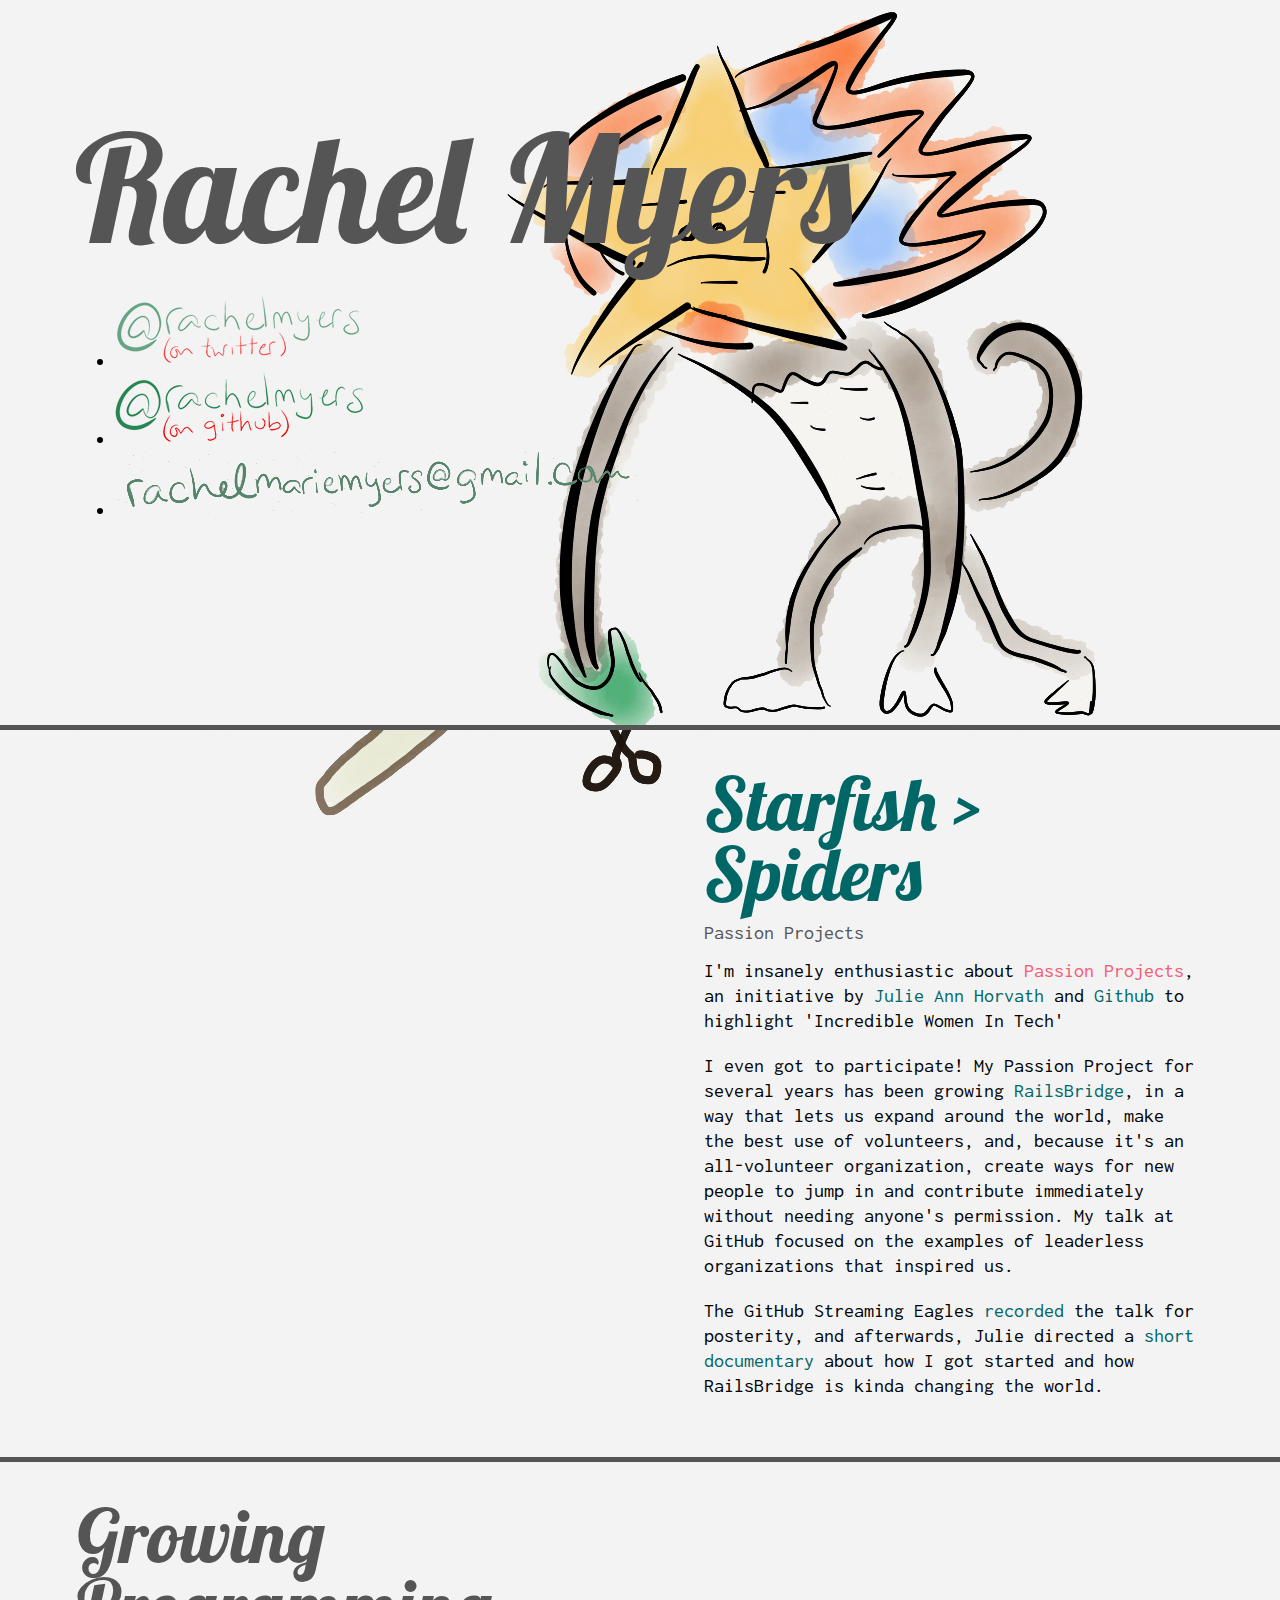
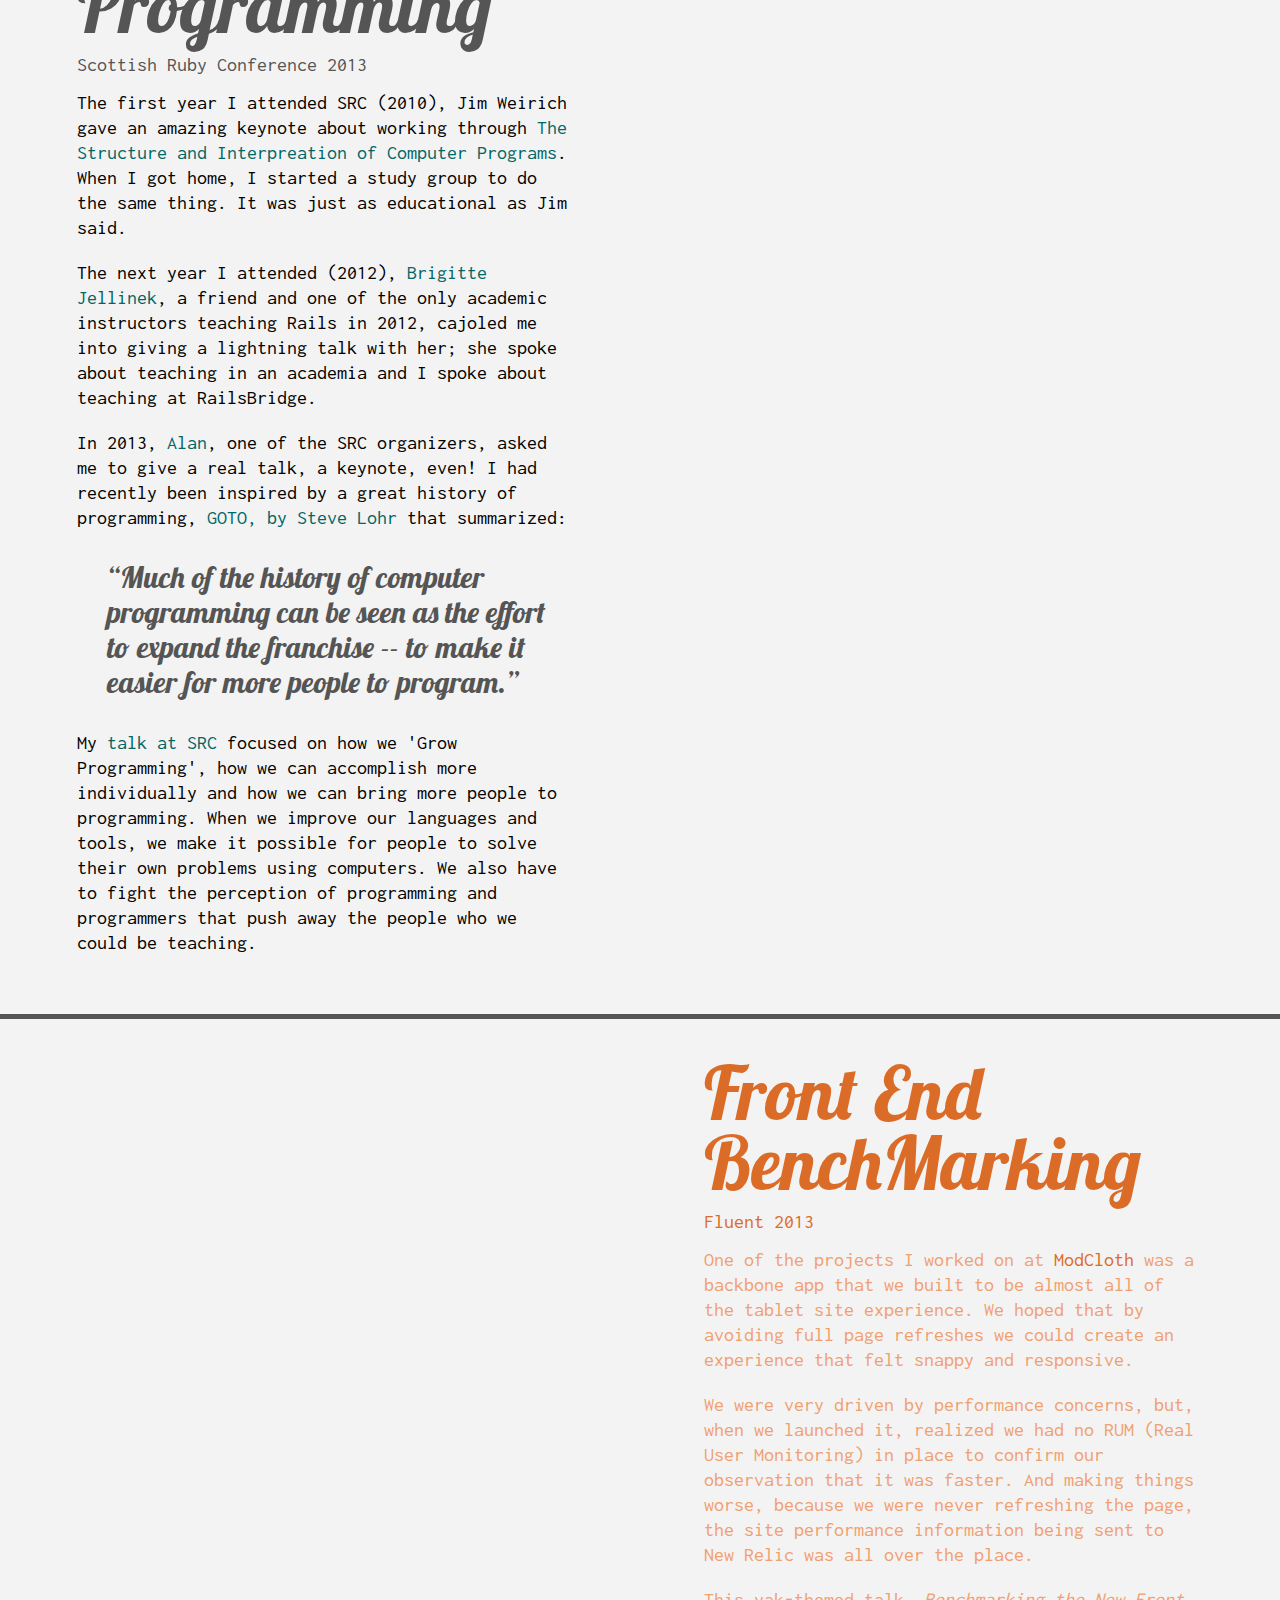
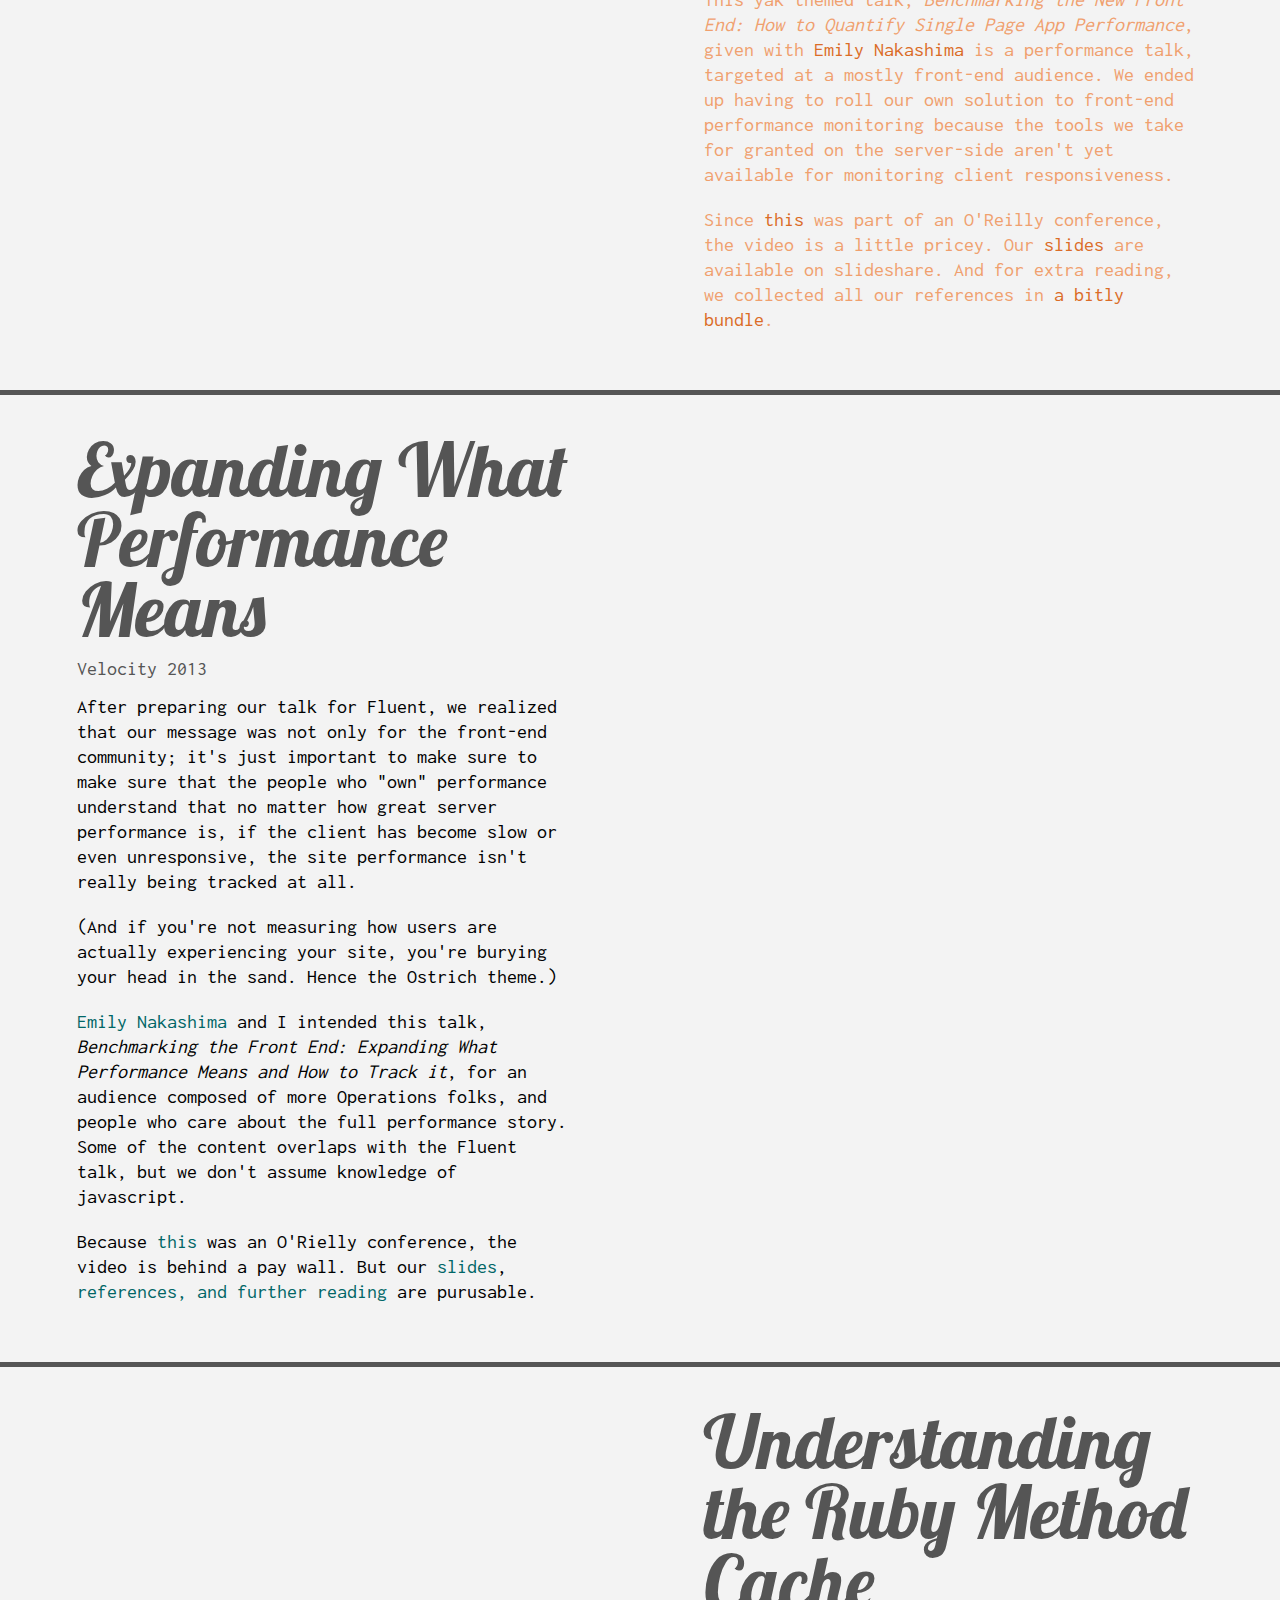
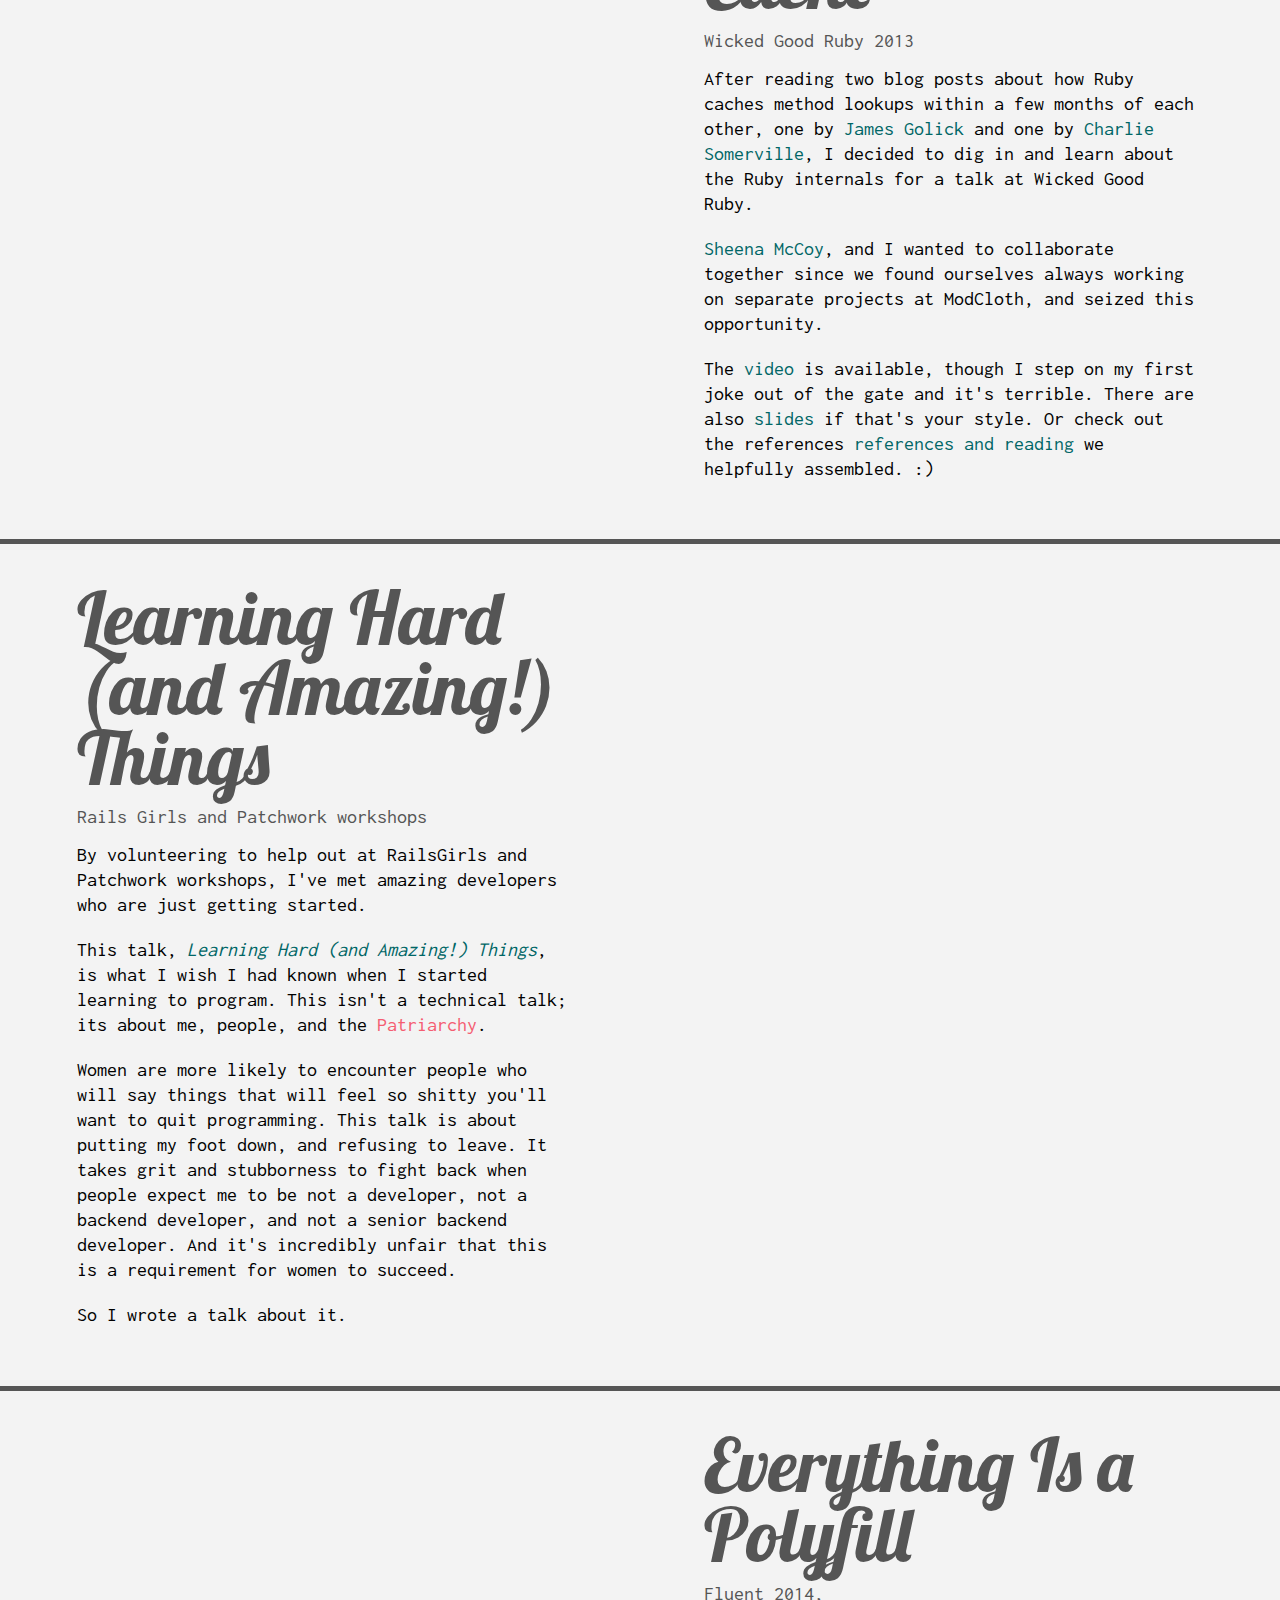
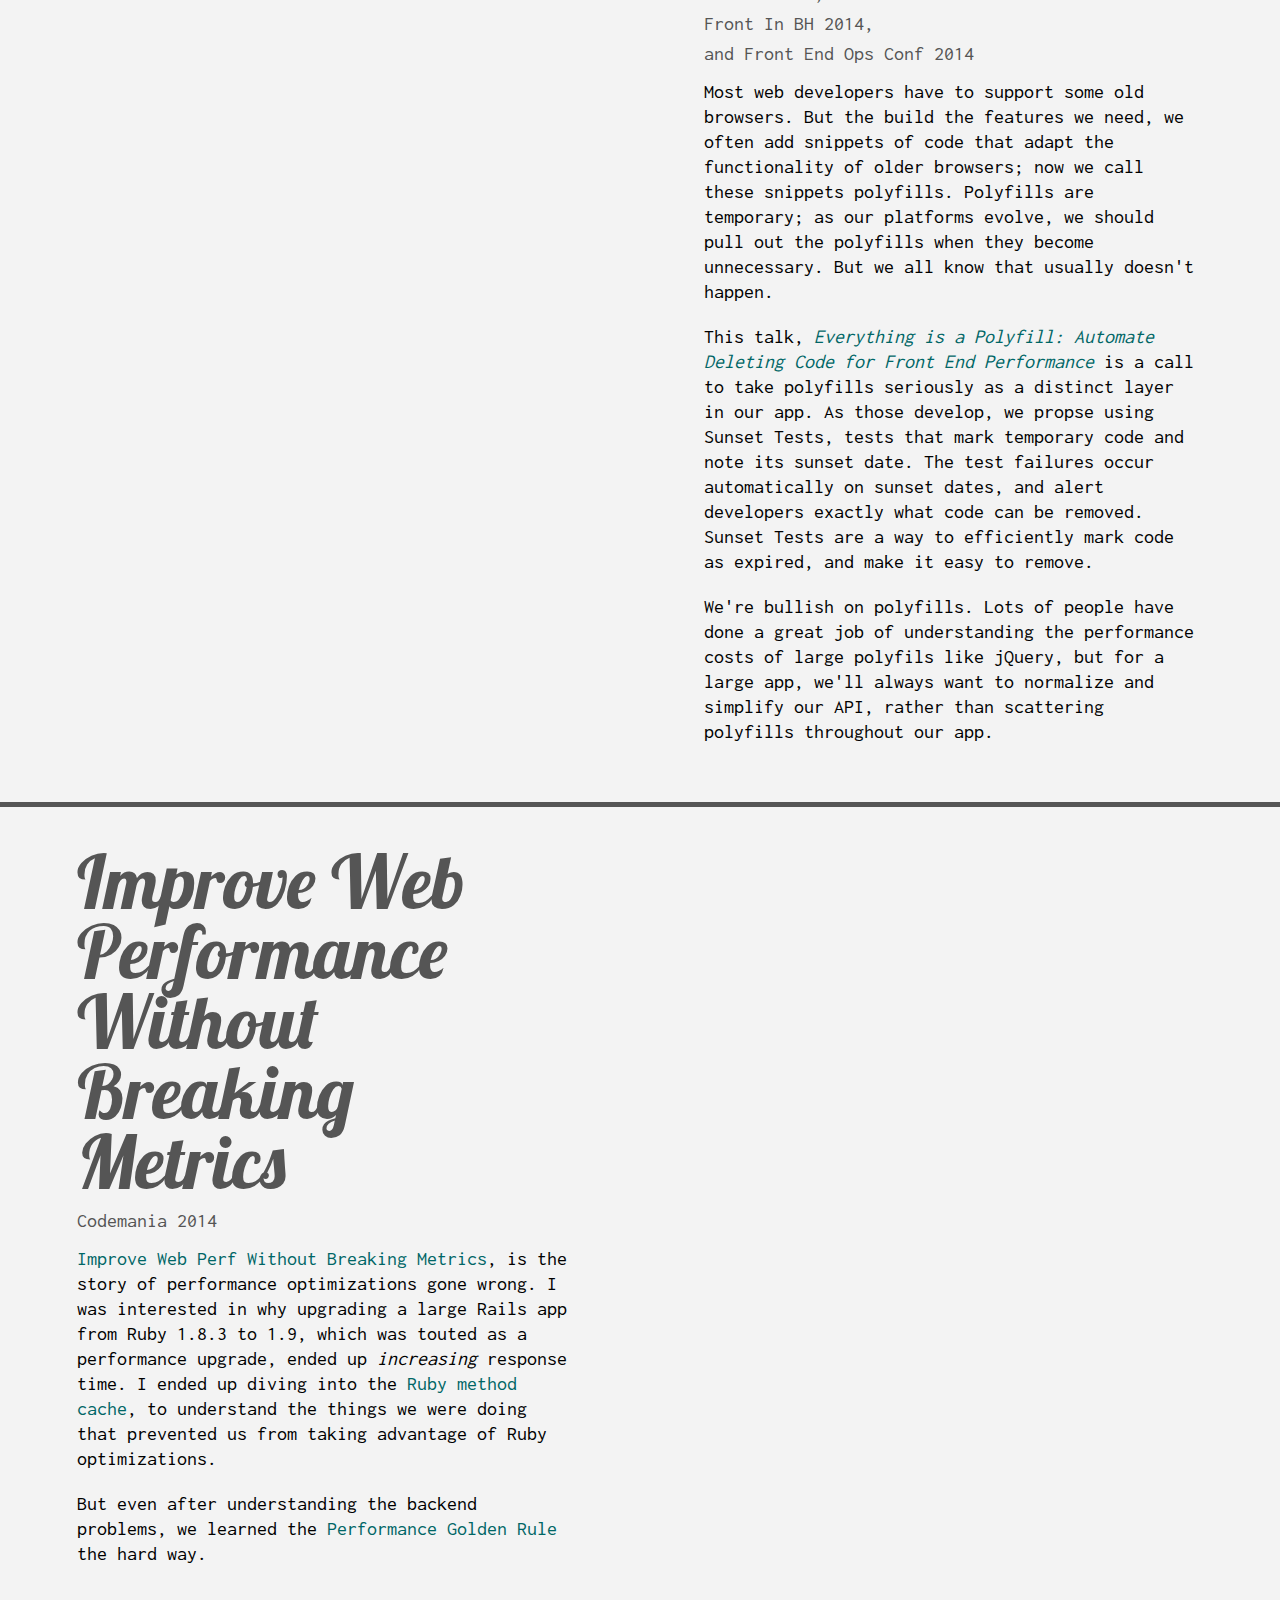
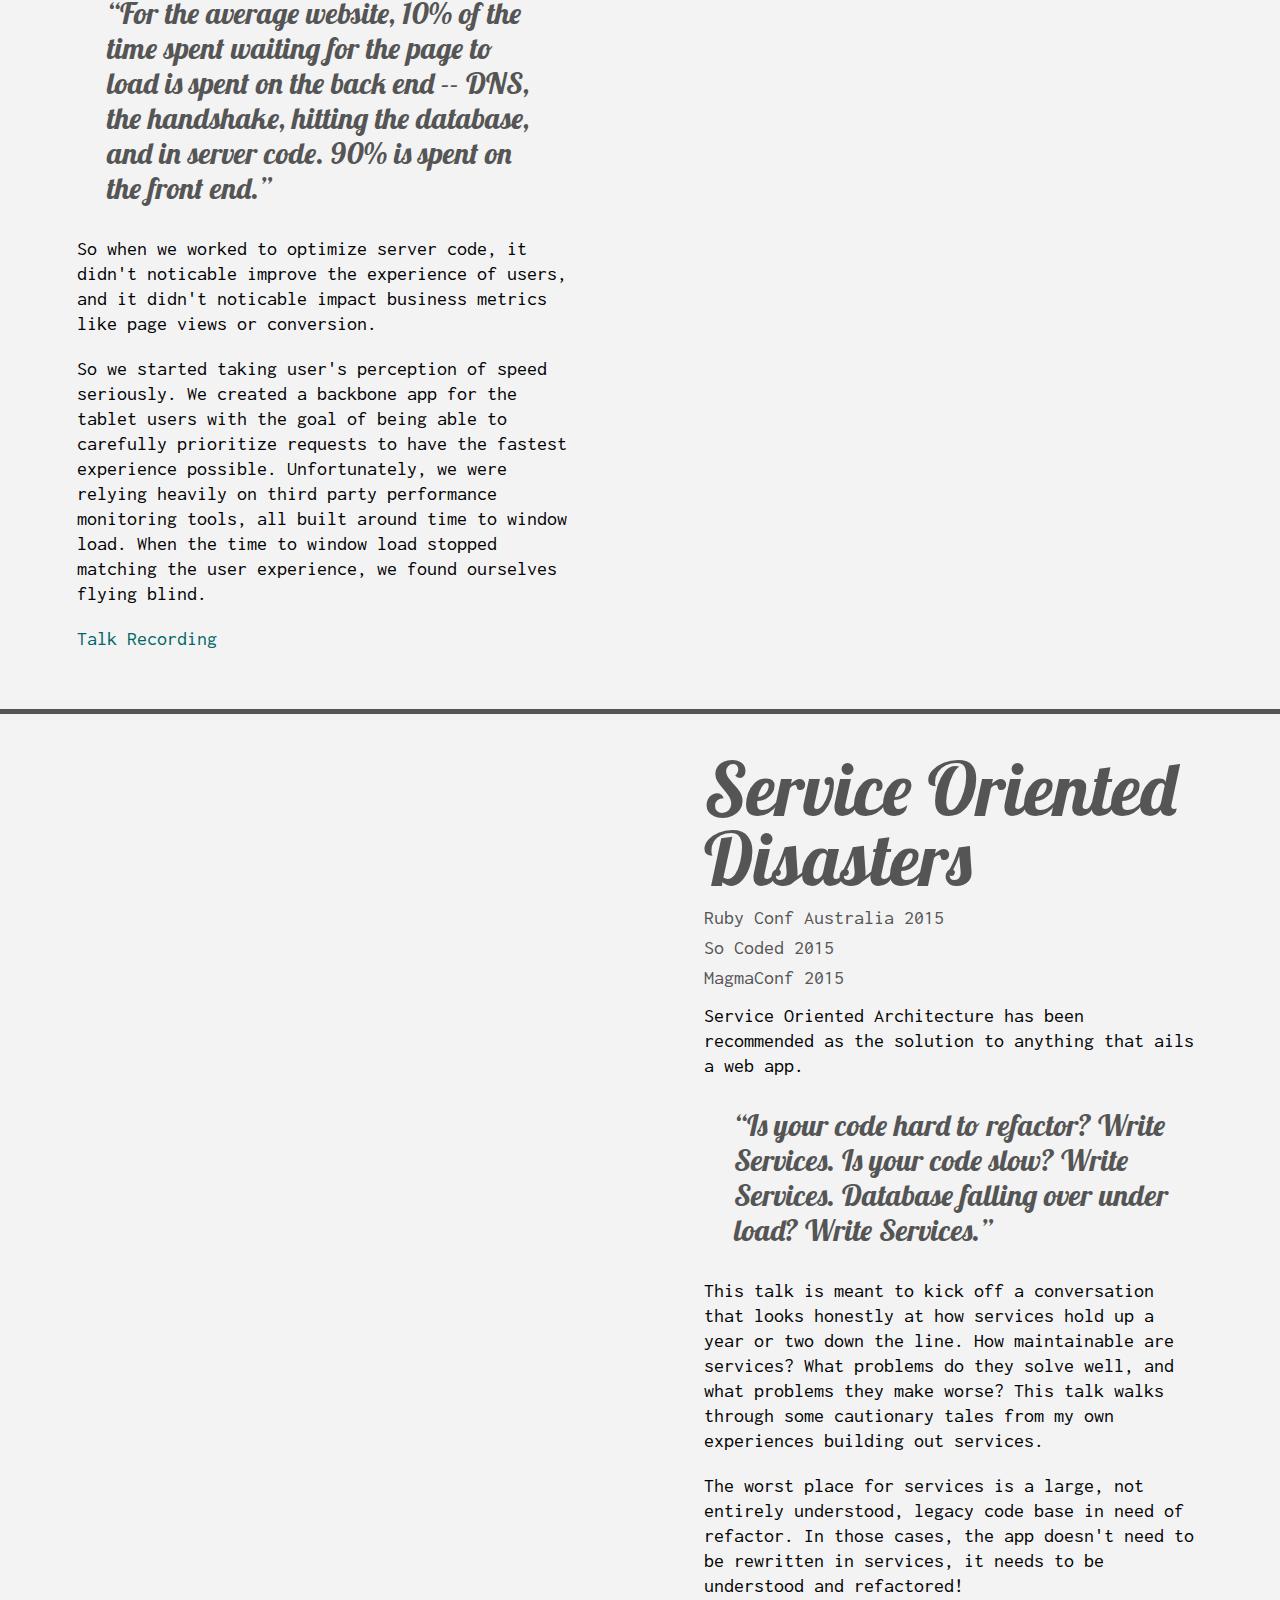
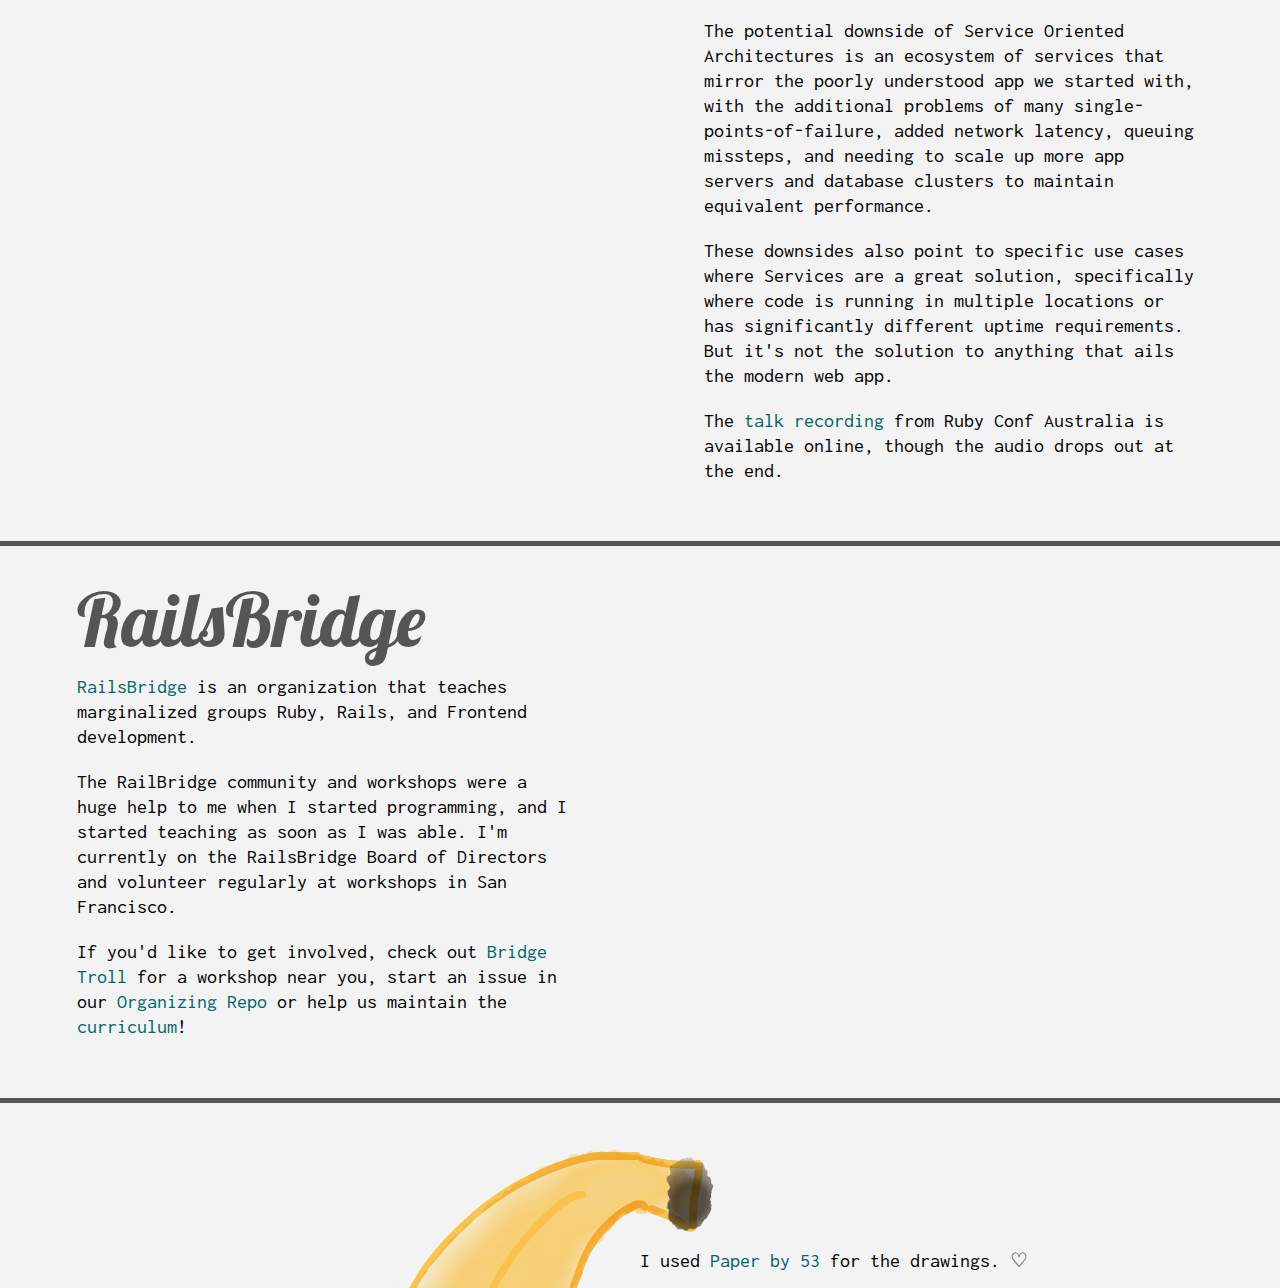
==== index.html @ 2a86f978 "Be simple." ====
<!DOCTYPE HTML>
<html>
  <head>
    <title>Rachel Myers</title>
    <link rel="stylesheet" type="text/css" href="style.css">
    <link href='http://fonts.googleapis.com/css?family=Inconsolata' rel='stylesheet' type='text/css'>
    <link href='http://fonts.googleapis.com/css?family=Lobster' rel='stylesheet' type='text/css'>
    <link rel="icon" type="image/png" href="images/starfish.png">
  </head>

  <body>

    <header>
      <h1>Rachel Myers</h1>
      <ul>
        <li>
          <a href="http://twitter.com/rachelmyers">
            <img src="images/twitter-small.png"/>
          </a>
        </li>

        <li>
          <a href="http://github.com/rachelmyers">
            <img src="images/github-contact-small.png"/>
          </a>
        </li>

        <li>
          <a href="&#109;&#x61;&#x69;&#108;&#x74;&#111;&#x3a;&#114;&#97;&#99;&#104;&#101;&#108;&#109;&#97;&#114;&#105;&#101;&#109;&#121;&#101;&#114;&#115;&#64;&#103;&#109;&#97;&#105;&#108;&#46;&#99;&#111;&#109;">
            <img src="images/email2.png"/>
          </a>
        </li>
      </ul>

    </header>

      <div class="passion-projects">
        <div class="text-right">
          <h2><a href="/starfish.html">Starfish > Spiders</a></h2>
          <h3>Passion Projects</h3>
          <p>I'm insanely enthusiastic about <a class="extra-special" href="http://passion-projects.github.com/">Passion Projects</a>, an initiative by <a href="https://github.com/nrrrdcore">Julie Ann Horvath</a> and <a href=https://github.com/">Github</a> to highlight 'Incredible Women In Tech'</p>
          <p>I even got to participate! My Passion Project for several years has been growing <a href="#railsbridge">RailsBridge</a>, in a way that lets us expand around the world, make the best use of volunteers, and, because it's an all-volunteer organization, create ways for new people to jump in and contribute immediately without needing anyone's permission. My talk at GitHub focused on the examples of leaderless organizations that inspired us.</p>
          <p>The GitHub Streaming Eagles <a class="video" href="http://www.youtube.com/watch?v=rMYUGwQGLn8">recorded</a> the talk for posterity, and afterwards, Julie directed a <a class="doc" href="http://www.youtube.com/watch?v=3GeKarLwfqA">short documentary</a> about how I got started and how RailsBridge is kinda changing the world.
        </div>
      </div>

      <div class="src2013">
        <div class="text-left">
          <h2>Growing Programming</h2>
          <h3>Scottish Ruby Conference 2013</h3>
          <p>The first year I attended SRC (2010), Jim Weirich gave an amazing keynote about working through <a href="http://mitpress.mit.edu/sicp/full-text/book/book.html">The Structure and Interpreation of Computer Programs</a>. When I got home, I started a study group to do the same thing. It was just as educational as Jim said.
          <p>The next year I attended (2012), <a href="https://twitter.com/bjelline"> Brigitte Jellinek</a>, a friend and one of the only academic instructors teaching Rails in 2012, cajoled me into giving a lightning talk with her; she spoke about teaching in an academia and I spoke about teaching at RailsBridge.</p>
          <p>In 2013, <a href="https://twitter.com/alancfrancis">Alan</a>, one of the SRC organizers, asked me to give a real talk, a keynote, even! I had recently been inspired by a great history of programming, <a href="http://www.amazon.com/Engineers-Scientists-Iconoclasts-Programmers-Revolution/dp/0465042260">GOTO, by Steve Lohr</a> that summarized: <q>Much of the history of computer programming can be seen as the effort to expand the franchise -- to make it easier for more people to program.</q></p>
          <p>My <a href="http://programme2013.scottishrubyconference.com/slots/3/video"> talk at SRC </a> focused on how we 'Grow Programming', how we can accomplish more individually and how we can bring more people to programming. When we improve our languages and tools, we make it possible for people to solve their own problems using computers. We also have to fight the perception of programming and programmers that push away the people who we could be teaching.</p>
        </div>
      </div>

      <div class="fluent2013">
        <div class="text-right">
          <h2>Front End BenchMarking</h2>
          <h3>Fluent 2013</h3>
          <p>One of the projects I worked on at <a href="http://modcloth.com"> ModCloth </a> was a backbone app that we built to be almost all of the tablet site experience. We hoped that by avoiding full page refreshes we could create an experience that felt snappy and responsive.</p>
          <p>We were very driven by performance concerns, but, when we launched it, realized we had no RUM (Real User Monitoring) in place to confirm our observation that it was faster. And making things worse, because we were never refreshing the page, the site performance information being sent to New Relic was all over the place.</p>
          <p>This yak-themed talk, <em>Benchmarking the New Front End: How to Quantify Single Page App Performance</em>, given with <a href="https://twitter.com/eanakashima">Emily Nakashima</a> is a performance talk, targeted at a mostly front-end audience. We ended up having to roll our own solution to front-end performance monitoring because the tools we take for granted on the server-side aren't yet available for monitoring client responsiveness.</p>
          <p>Since <a href="http://fluentconf.com/fluent2013/public/schedule/detail/27996">this</a> was part of an O'Reilly conference, the video is a little pricey. Our  <a href="http://www.slideshare.net/eanakashima/benchmarking-the-front-end-expanding-what-performance-means-and-how-to-track-it">slides</a> are available on slideshare. And for extra reading, we collected all our references in <a href="bit.ly/ostrichandyak">a bitly bundle</a>.</p>
        </div>
      </div>

      <div class="velocity2013">
        <div class="text-left">
          <h2>Expanding What Performance Means</h2>
          <h3> Velocity 2013</h3>
          <p>After preparing our talk for Fluent, we realized that our message was not only for the front-end community; it's just important to make sure to make sure that the people who "own" performance understand that no matter how great server performance is, if the client has become slow or even unresponsive, the site performance isn't really being tracked at all.</p>
          <p>(And if you're not measuring how users are actually experiencing your site, you're burying your head in the sand. Hence the Ostrich theme.)</p>
          <p><a href="https://github.com/eanakashima">Emily Nakashima</a> and I intended this talk, <em>Benchmarking the Front End: Expanding What Performance Means and How to Track it</em>, for an audience composed of more Operations folks, and people who care about the full performance story. Some of the content overlaps with the Fluent talk, but we don't assume knowledge of javascript.</p>
          <p>Because <a href="http://velocityconf.com/velocity2013/public/schedule/detail/28383">this</a> was an O'Rielly conference, the video is behind a pay wall. But our <a href="http://www.slideshare.net/eanakashima/performance-monitoring-for-the-new-front-end-bullets">slides</a>, <a href="bit.ly/ostrichandyak"> references, and further reading</a> are purusable.
        </div>
      </div>

      <div class="wicked2013">
        <div class="text-right">
          <h2>Understanding the Ruby Method Cache</h2>
          <h3> Wicked Good Ruby 2013</h3>
          <p>After reading two blog posts about how Ruby caches method lookups within a few months of each other, one by <a href="http://jamesgolick.com/2013/4/14/mris-method-caches.html">James Golick</a> and one by <a href="https://charlie.bz/blog/things-that-clear-rubys-method-cache">Charlie Somerville</a>, I decided to dig in and learn about the Ruby internals for a talk at Wicked Good Ruby.</p>
          <p><a href="https://github.com/sheenathejunglegirl">Sheena McCoy</a>, and I wanted to collaborate together since we found ourselves always working on separate projects at ModCloth, and seized this opportunity.</p>
          <p>The <a href= "http://www.youtube.com/watch?v=JMR0TEh9W2U">video</a> is available, though I step on my first joke out of the gate and it's terrible. There are also <a href="https://speakerdeck.com/rachelmyers/understanding-rubys-method-cache">slides</a> if that's your style. Or check out the references <a href="bit.ly/rubymethodcache">references and reading</a> we helpfully assembled. :)
        </div>
      </div>

      <div class="railsgirls-milan">
        <div class="text-left">
          <h2>Learning Hard (and Amazing!) Things</h2>
          <h3>Rails Girls and Patchwork workshops</h3>
          <p>By volunteering to help out at RailsGirls and Patchwork workshops, I've met amazing developers who are just getting started. </p>
          <p>This talk, <a href="https://speakerdeck.com/rachelmyers/learning-hard-and-amazing-things"><em>Learning Hard (and Amazing!) Things</em></a>, is what I wish I had known when I started learning to program. This isn't a technical talk; its about me, people, and the <a href="http://geekfeminism.wikia.com/wiki/Patriarchy" class="extra-special">Patriarchy</a>.</p>
          <p>Women are more likely to encounter people who will say things that will feel so shitty you'll want to quit programming. This talk is about putting my foot down, and refusing to leave. It takes grit and stubborness to fight back when people expect me to be not a developer, not a backend developer, and not a senior backend developer. And it's incredibly unfair that this is a requirement for women to succeed.</p>
          <p>So I wrote a talk about it.</p>
        </div>
      </div>

      <div class="fluent2014">
        <div class="text-right">
          <h2>Everything Is a Polyfill</h2>
          <h3>Fluent 2014,</h3>
          <h3>Front In BH 2014,</h3>
          <h3>and Front End Ops Conf 2014</h3>
          <p>Most web developers have to support some old browsers. But the build the features we need, we often add snippets of code that adapt the functionality of older browsers; now we call these snippets polyfills. Polyfills are temporary; as our platforms evolve, we should pull out the polyfills when they become unnecessary. But we all know that usually doesn't happen.</p>
          <p>This talk, <a href="http://fluentconf.com/fluent2014/public/schedule/detail/32518"><em>Everything is a Polyfill: Automate Deleting Code for Front End Performance</em></a> is a call to take polyfills seriously as a distinct layer in our app. As those develop, we propse using Sunset Tests, tests that mark temporary code and note its sunset date. The test failures occur automatically on sunset dates, and alert developers exactly what code can be removed. Sunset Tests are a way to efficiently mark code as expired, and make it easy to remove.</p>
          <p>We're bullish on polyfills. Lots of people have done a great job of understanding the performance costs of large polyfils like jQuery, but for a large app, we'll always want to normalize and simplify our API, rather than scattering polyfills throughout our app.</p>
          <p></p>
        </div>
      </div>

      <div class="codemania2014">
        <div class="text-left">
          <h2>Improve Web Performance Without Breaking Metrics</h2>
          <h3>Codemania 2014</h3>
          <p><a href="http://codemania.co.nz/">Improve Web Perf Without Breaking Metrics</a>, is the story of performance optimizations gone wrong. I was interested in why upgrading a large Rails app from Ruby 1.8.3 to 1.9, which was touted as a performance upgrade, ended up <em>increasing</em> response time. I ended up diving into the <a href="http://jamesgolick.com/2013/4/14/mris-method-caches.html">Ruby method cache</a>, to understand the things we were doing that prevented us from taking advantage of Ruby optimizations.
          <p>But even after understanding the backend problems, we learned the <a href="http://www.stevesouders.com/blog/2012/02/10/the-performance-golden-rule/"> Performance Golden Rule </a> the hard way. <q>For the average website, 10% of the time spent waiting for the page to load is spent on the back end -- DNS, the handshake, hitting the database, and in server code. 90% is spent on the front end.</q> So when we worked to optimize server code, it didn't noticable improve the experience of users, and it didn't noticable impact business metrics like page views or conversion.</p>
          <p>So we started taking user's perception of speed seriously. We created a backbone app for the tablet users with the goal of being able to carefully prioritize requests to have the fastest experience possible. Unfortunately, we were relying heavily on third party performance monitoring tools, all built around time to window load. When the time to window load stopped matching the user experience, we found ourselves flying blind.</p>
          <p><a href="https://www.youtube.com/watch?v=QDGdSMMAX9c">Talk Recording</a></p>
        </div>
      </div>

      <div class="soa">
        <div class="text-right">
          <h2>Service Oriented <span class="disaster">Disasters</span></h2>
          <h3>Ruby Conf Australia 2015</h3>
          <h3>So Coded 2015</h3>
          <h3>MagmaConf 2015</h3>
          <p>Service Oriented Architecture has been recommended as the solution to anything that ails a web app. <q>Is your code hard to refactor? Write Services. Is your code slow? Write Services. Database falling over under load? Write Services.</q></p>
          <p>This talk is meant to kick off a conversation that looks honestly at how services hold up a year or two down the line. How maintainable are services? What problems do they solve well, and what problems they make worse? This talk walks through some cautionary tales from my own experiences building out services.</p>
          <p>The worst place for services is a large, not entirely understood, legacy code base in need of refactor. In those cases, the app doesn't need to be rewritten in services, it needs to be understood and refactored!</p>
          <p>The potential downside of Service Oriented Architectures is an ecosystem of services that mirror the poorly understood app we started with, with the additional problems of many single-points-of-failure, added network latency, queuing missteps, and needing to scale up more app servers and database clusters to maintain equivalent performance.</p>
          <p>These downsides also point to specific use cases where Services are a great solution, specifically where code is running in multiple locations or has significantly different uptime requirements. But it's not the solution to anything that ails the modern web app.</p>

          <p>The <a href="https://rubyconf.eventer.com/rubyconf-australia-2015-1223/service-oriented-disasters-by-rachel-myers-1732">talk recording</a> from Ruby Conf Australia is available online, though the audio drops out at the end.</p>
        </div>
      </div>


      <div class="railsbridge">
        <div class="text-left">
          <a name="railsbridge"><h2>RailsBridge</h2></a>
          <p><a href="http://www.railsbridge.org/">RailsBridge</a> is an organization that teaches marginalized groups Ruby, Rails, and Frontend development.</p>
          <p>The RailBridge community and workshops were a huge help to me when I started programming, and I started teaching as soon as I was able. I'm currently on the RailsBridge Board of Directors and volunteer regularly at workshops in San Francisco.</p>
          <p>If you'd like to get involved, check out <a href="https://www.bridgetroll.org/">Bridge Troll</a> for a workshop near you, start an issue in our <a href="https://github.com/railsbridge/organizing/issues">Organizing Repo</a> or help us maintain the <a href="https://github.com/railsbridge/docs/blob/master/CONTRIBUTING.md">curriculum</a>!</p>
        </div>
      </div>

  <footer>
    <p>I used <a href="http://www.fiftythree.com/paper">Paper by 53</a> for the drawings. &#9825;</p>
  </footer>

  </body>
</html>
---- style.css ----
body {
  background-color: #F3F3F3;
  font: 20px/25px 'inconsolata';
  margin: 0;
}

a {
  text-decoration:none;
  color: #066;
}

a:hover {
  color: #777;
}

h1, h2 {
  font: 75px/70px 'Lobster', cursive;
  margin: 0;
  color: #555;
}


h3 {
  font: 20px/10px 'inconsolata';
  color: #555;
}

header {
  height: 425px;
  padding: 100px 0 200px 75px;
  border-bottom: 5px solid #555;
  background: url(images/starmonkey.png) no-repeat;
  background-position: bottom right;
}

header h1 {
  font-size: 150px;
  line-height: 175px;
  margin: 0;
}

section {
  margin: 20px 0 0 60px;
  width: 600px;
}

section a img {
  margin: 30px 30px 30px 0;
}

q{
  display: block;
  margin: 30px;
  font: 30px/35px 'Lobster', cursive;
  color: #555;
}

.extra-special{
  color: #F55D71;
}

.text-right {
  padding: 3% 6% 3% 55%;
}

.text-left {
  padding: 3% 55% 3% 6%;
}

.text-left, .text-right{
  border-bottom: 5px solid #555;
}

.passion-projects {
  background:url(images/starfish.png) fixed no-repeat;
  background-position: left;
}

.src2013 {
  background:url(images/tree.png) fixed no-repeat;
  background-position: right;
}

.fluent2013 {
  background:url(images/yak.png) fixed no-repeat;
  background-position: left 100px center;
}

.fluent2013 h2, .fluent2013 a, .fluent2013 h3{
  color: #DB6C27;
}
 .fluent2013 p {
  color: #F0A06E;
}


.velocity2013 {
  background:url(images/buried-ostrich.png) fixed no-repeat;
  background-position:right;
}

.wicked2013 {
  background:url(images/dino.png) fixed no-repeat;
  background-position:left;
}

.railsgirls-milan {
  background:url(images/boot.png) fixed no-repeat;
  background-position:right;
}

.fluent2014 {
  background:url(images/robot.png) fixed no-repeat;
  background-position:left;
}

.codemania2014 {
  background:url(images/starmonkey.png) fixed no-repeat;
  background-position:right;
}

.frontendops2014 {
  background:url(images/robot.png) fixed no-repeat;
  background-position:left;
}

.front-in-bh {
  background:url(images/squirrel.png) fixed no-repeat;
  background-position:right;
}

.railsbridge {
  background:url(images/ruby.png) fixed no-repeat;
  background-position: left 200px center;
}

footer {
  max-width: 500px;
  margin: 40px auto 0 auto;
  height: 145px;
  background: url(images/banana.png) no-repeat;
}

footer p{
  position: absolute;
  margin-top: 105px;
  margin-left: 250px;
}
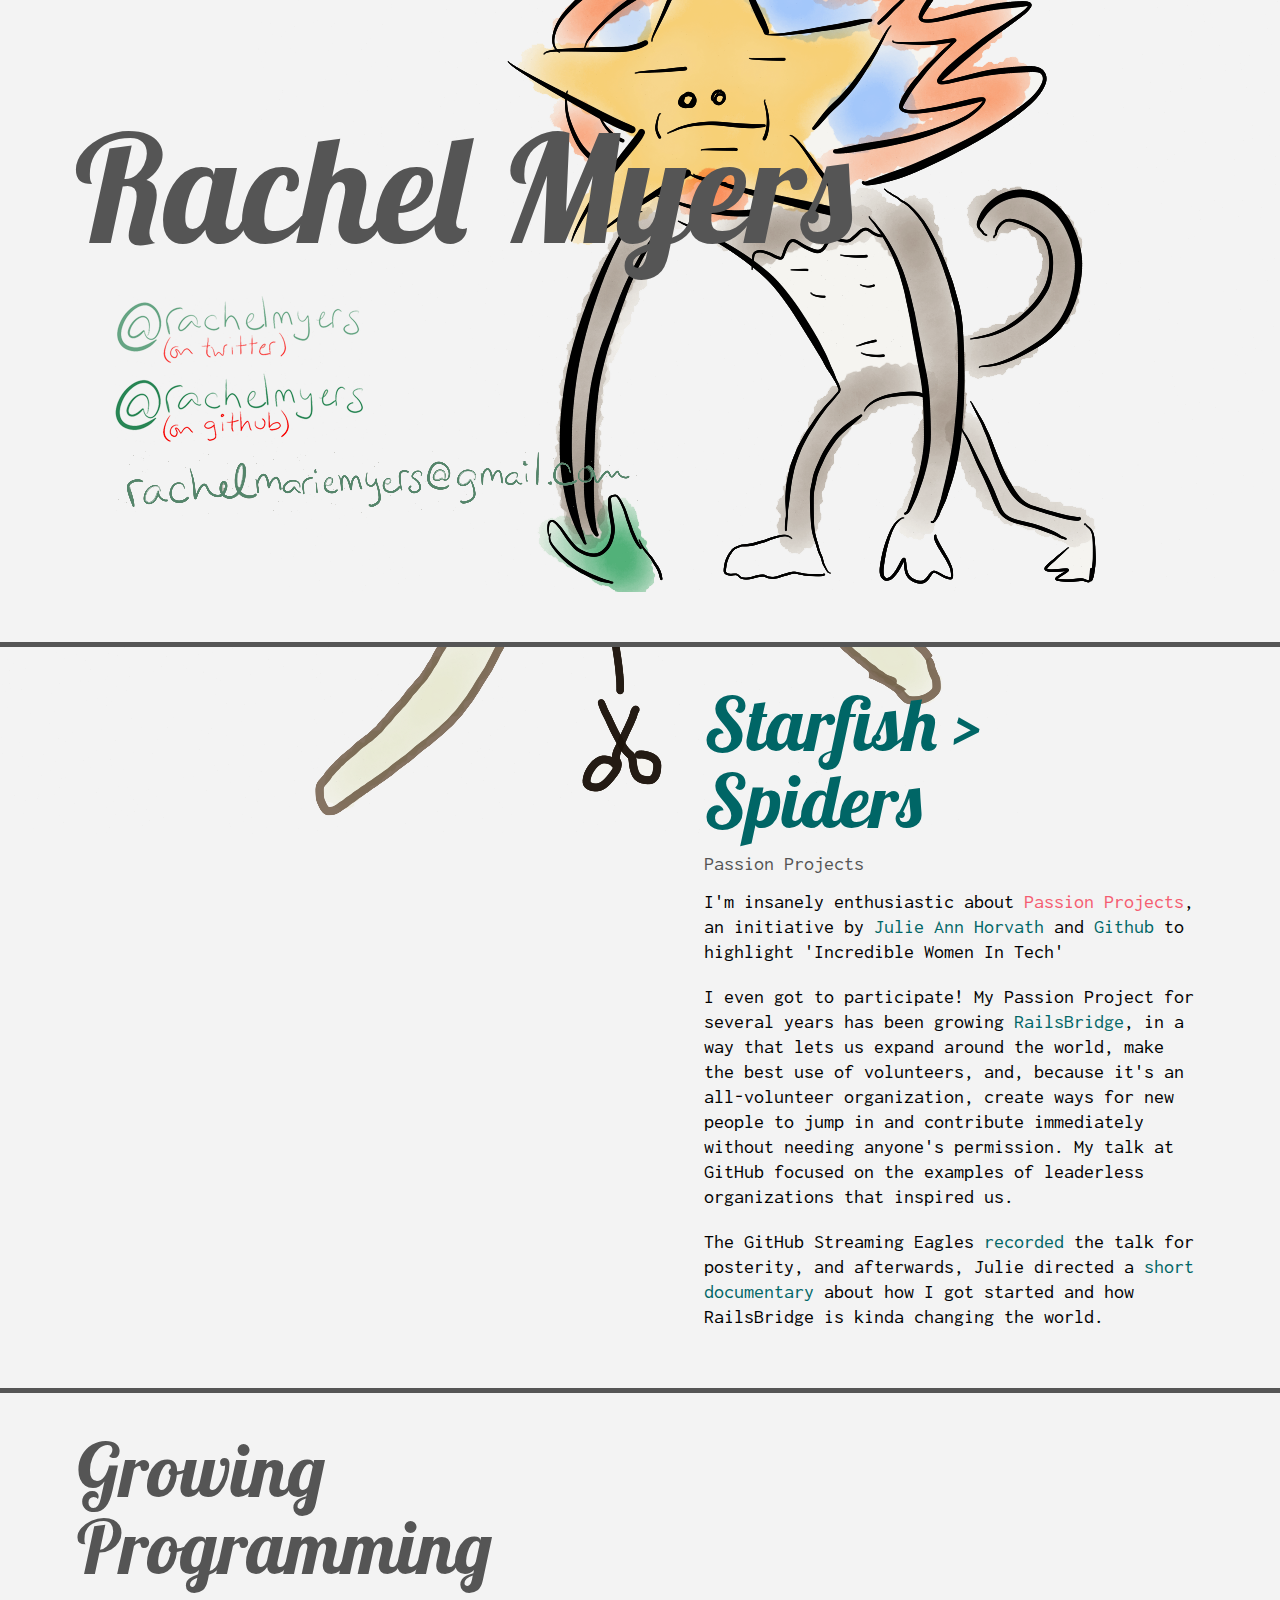
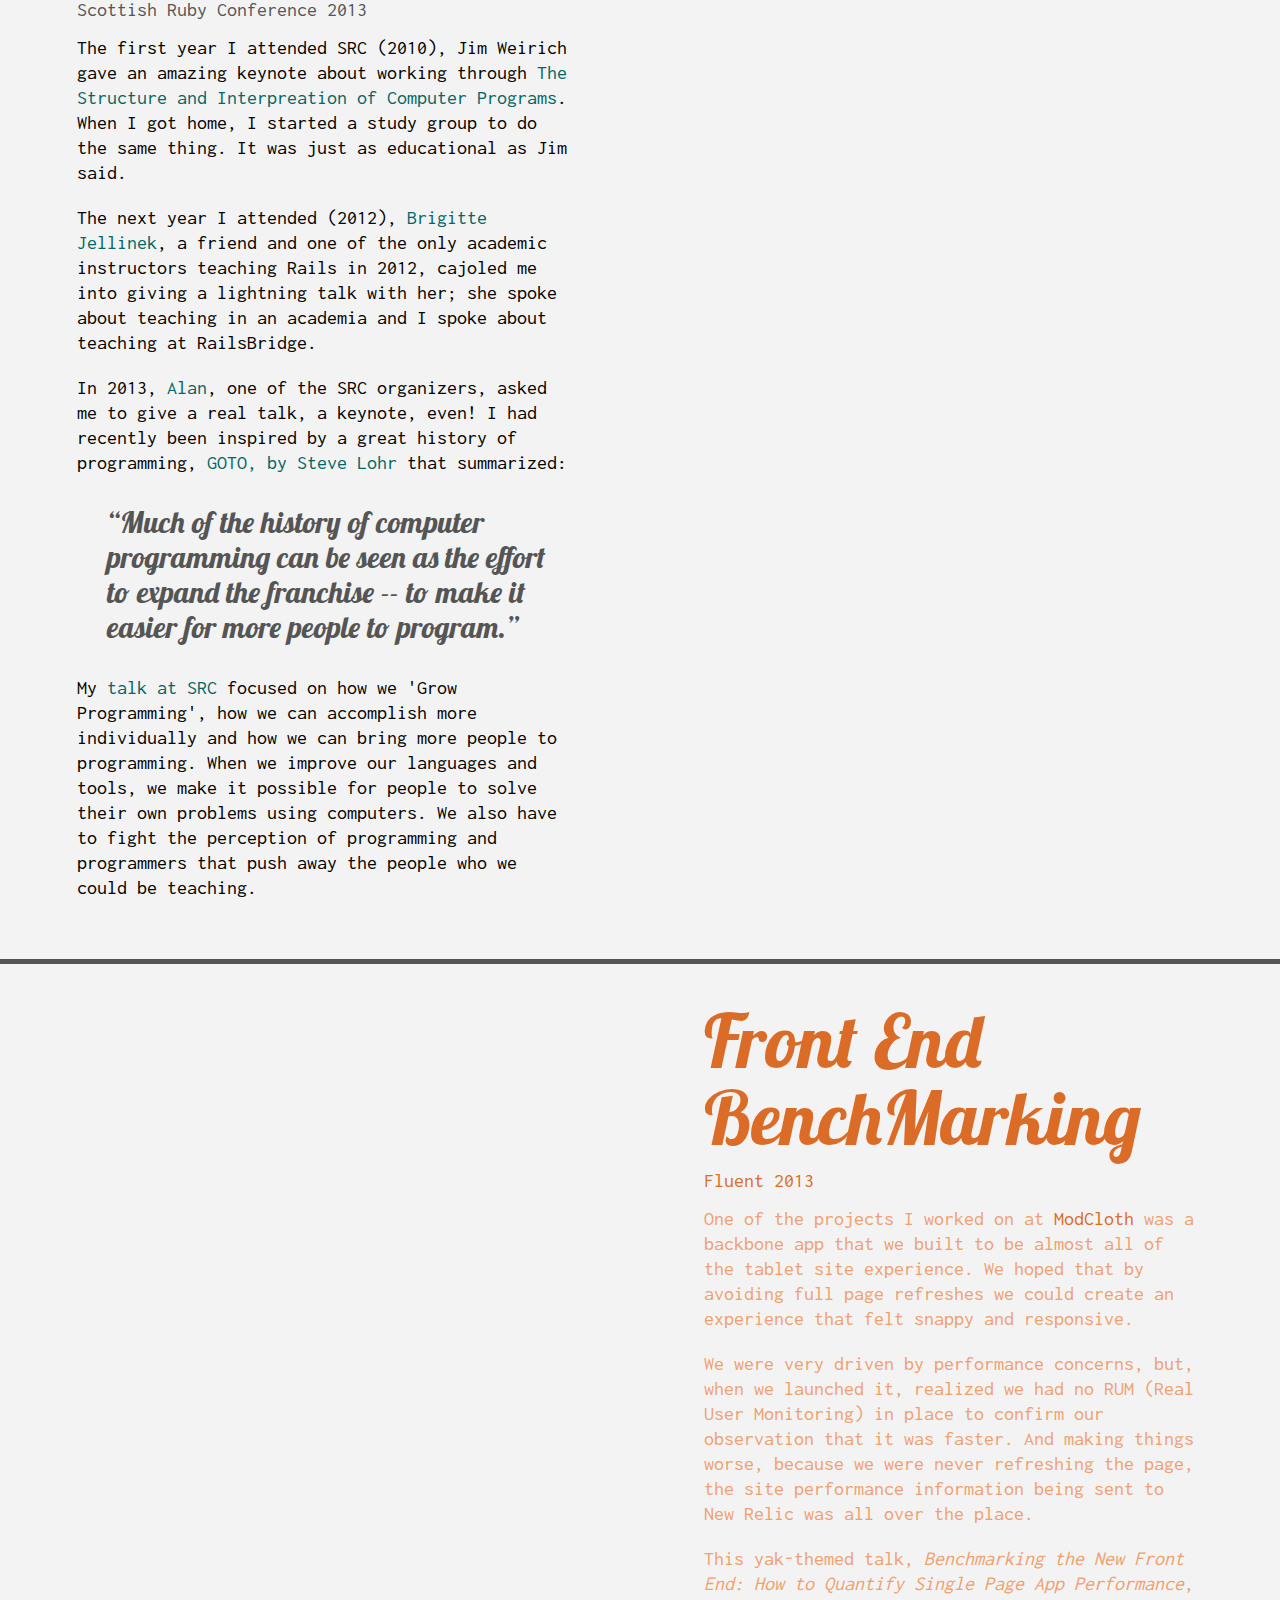
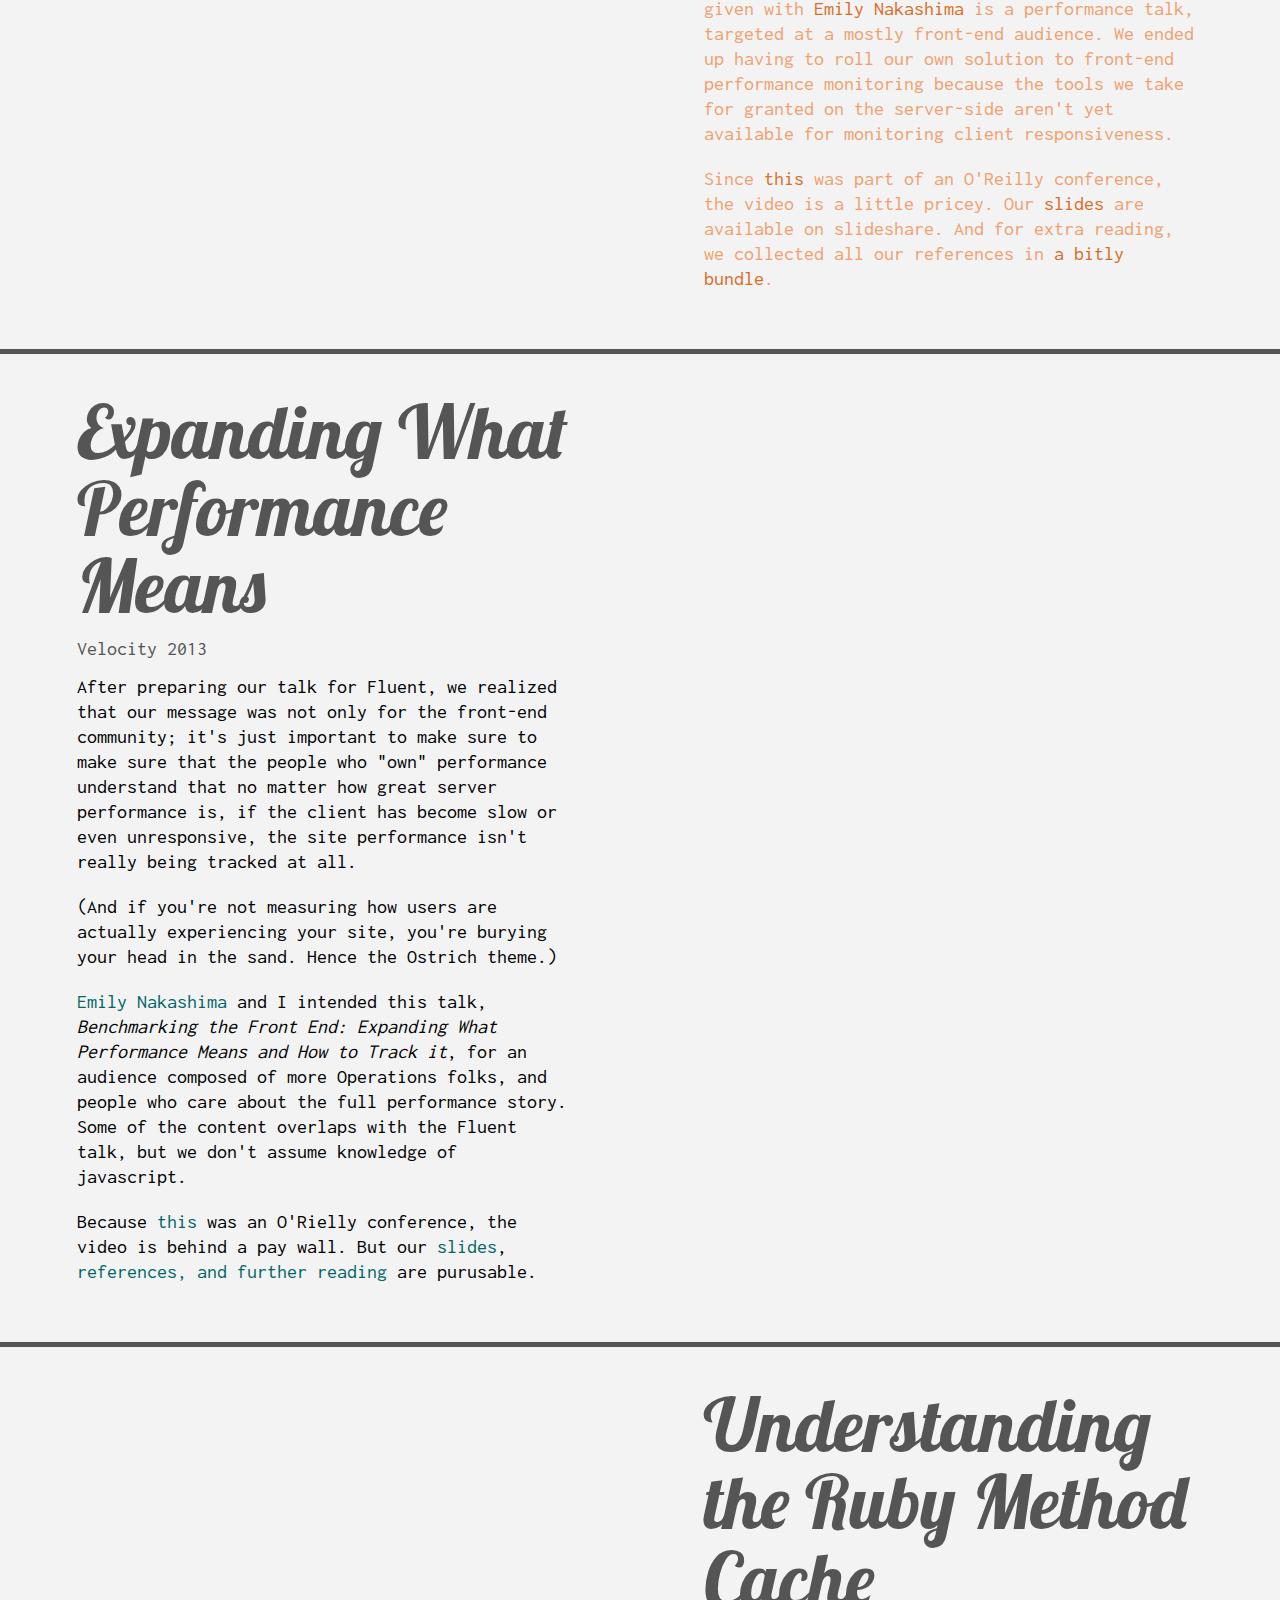
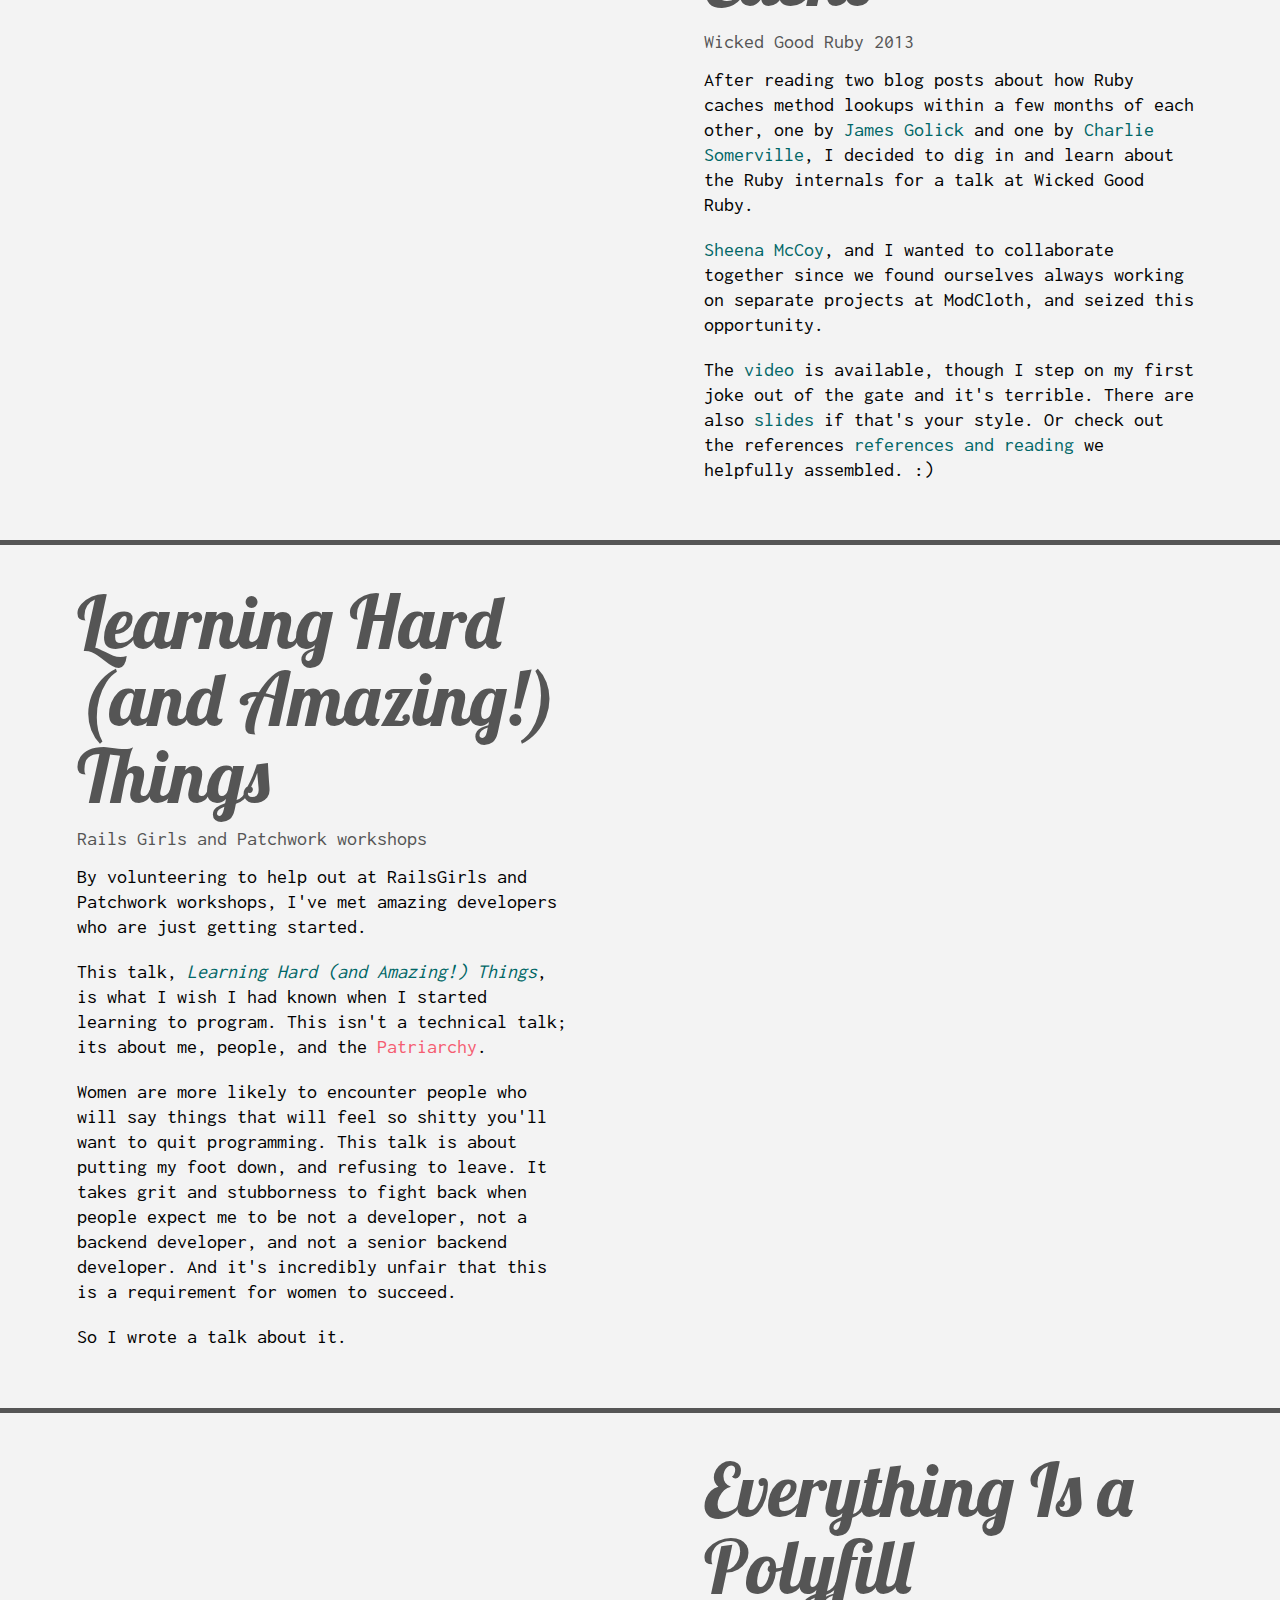
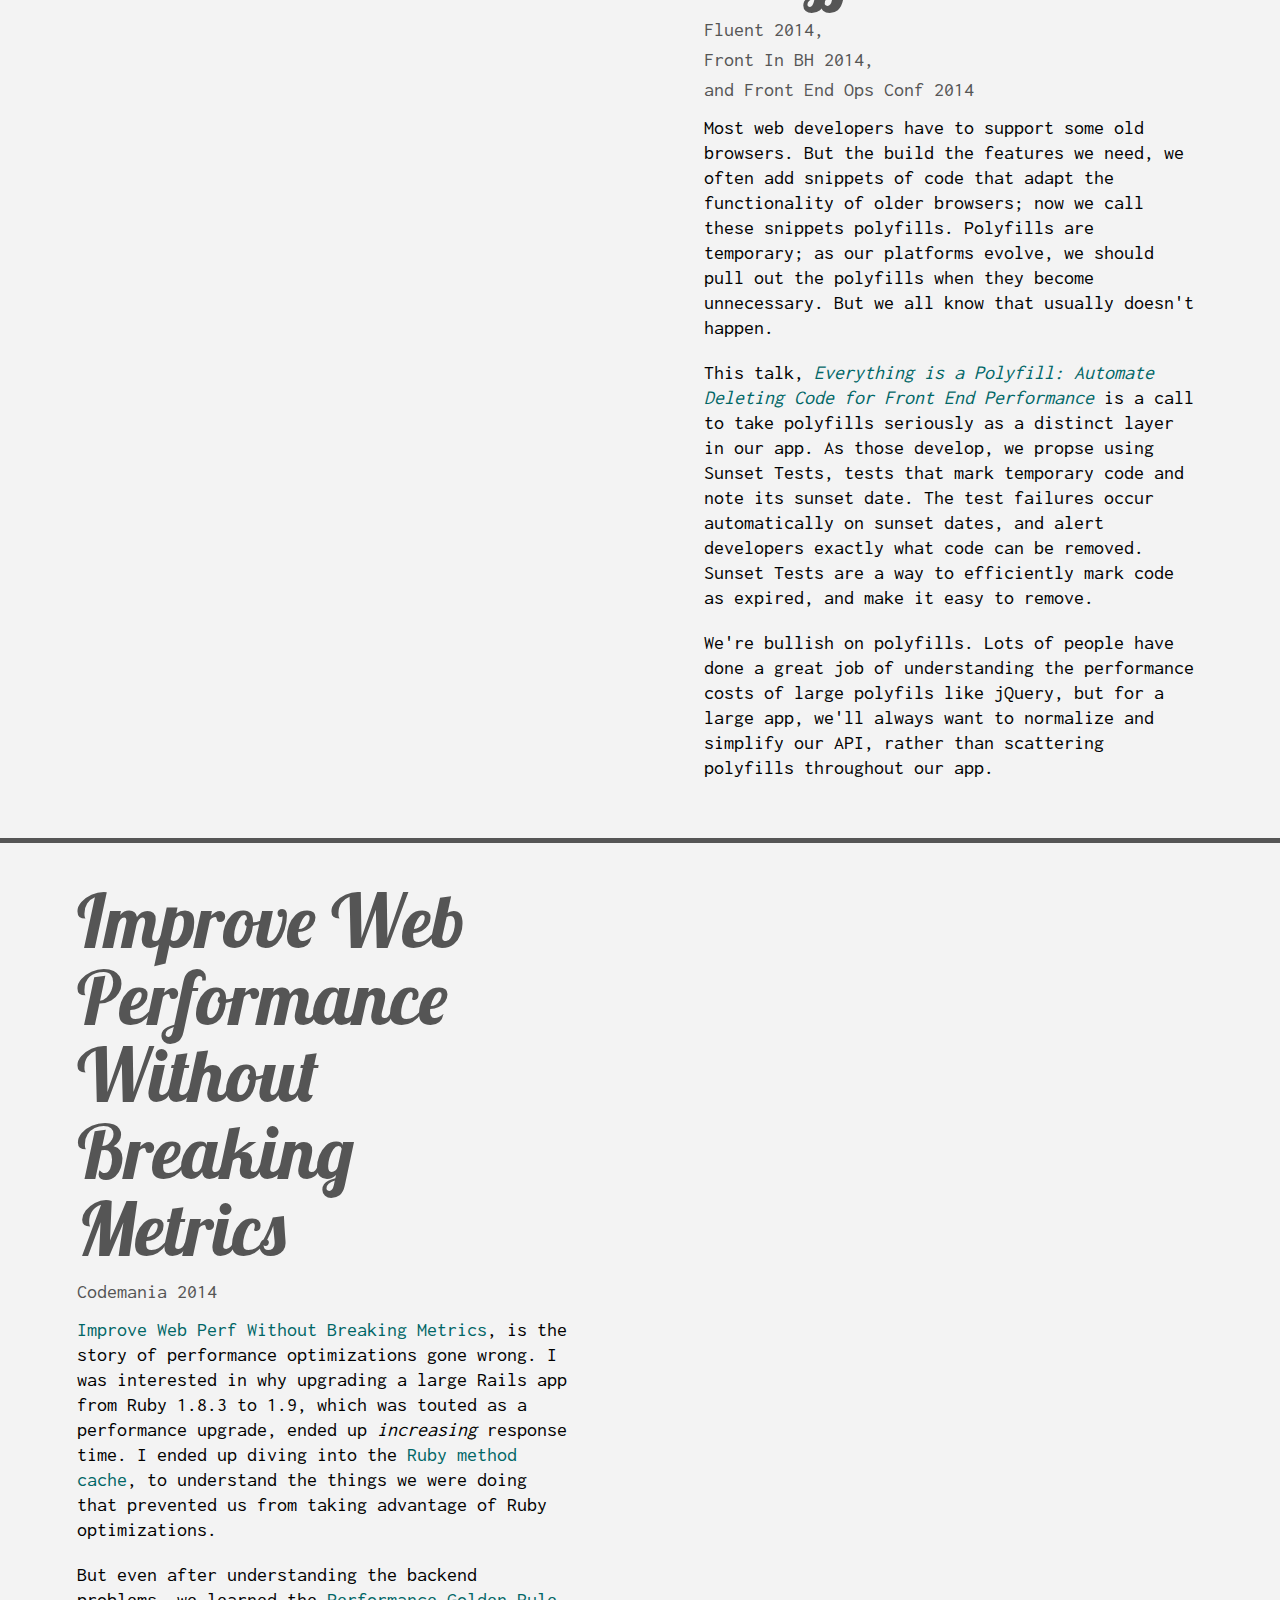
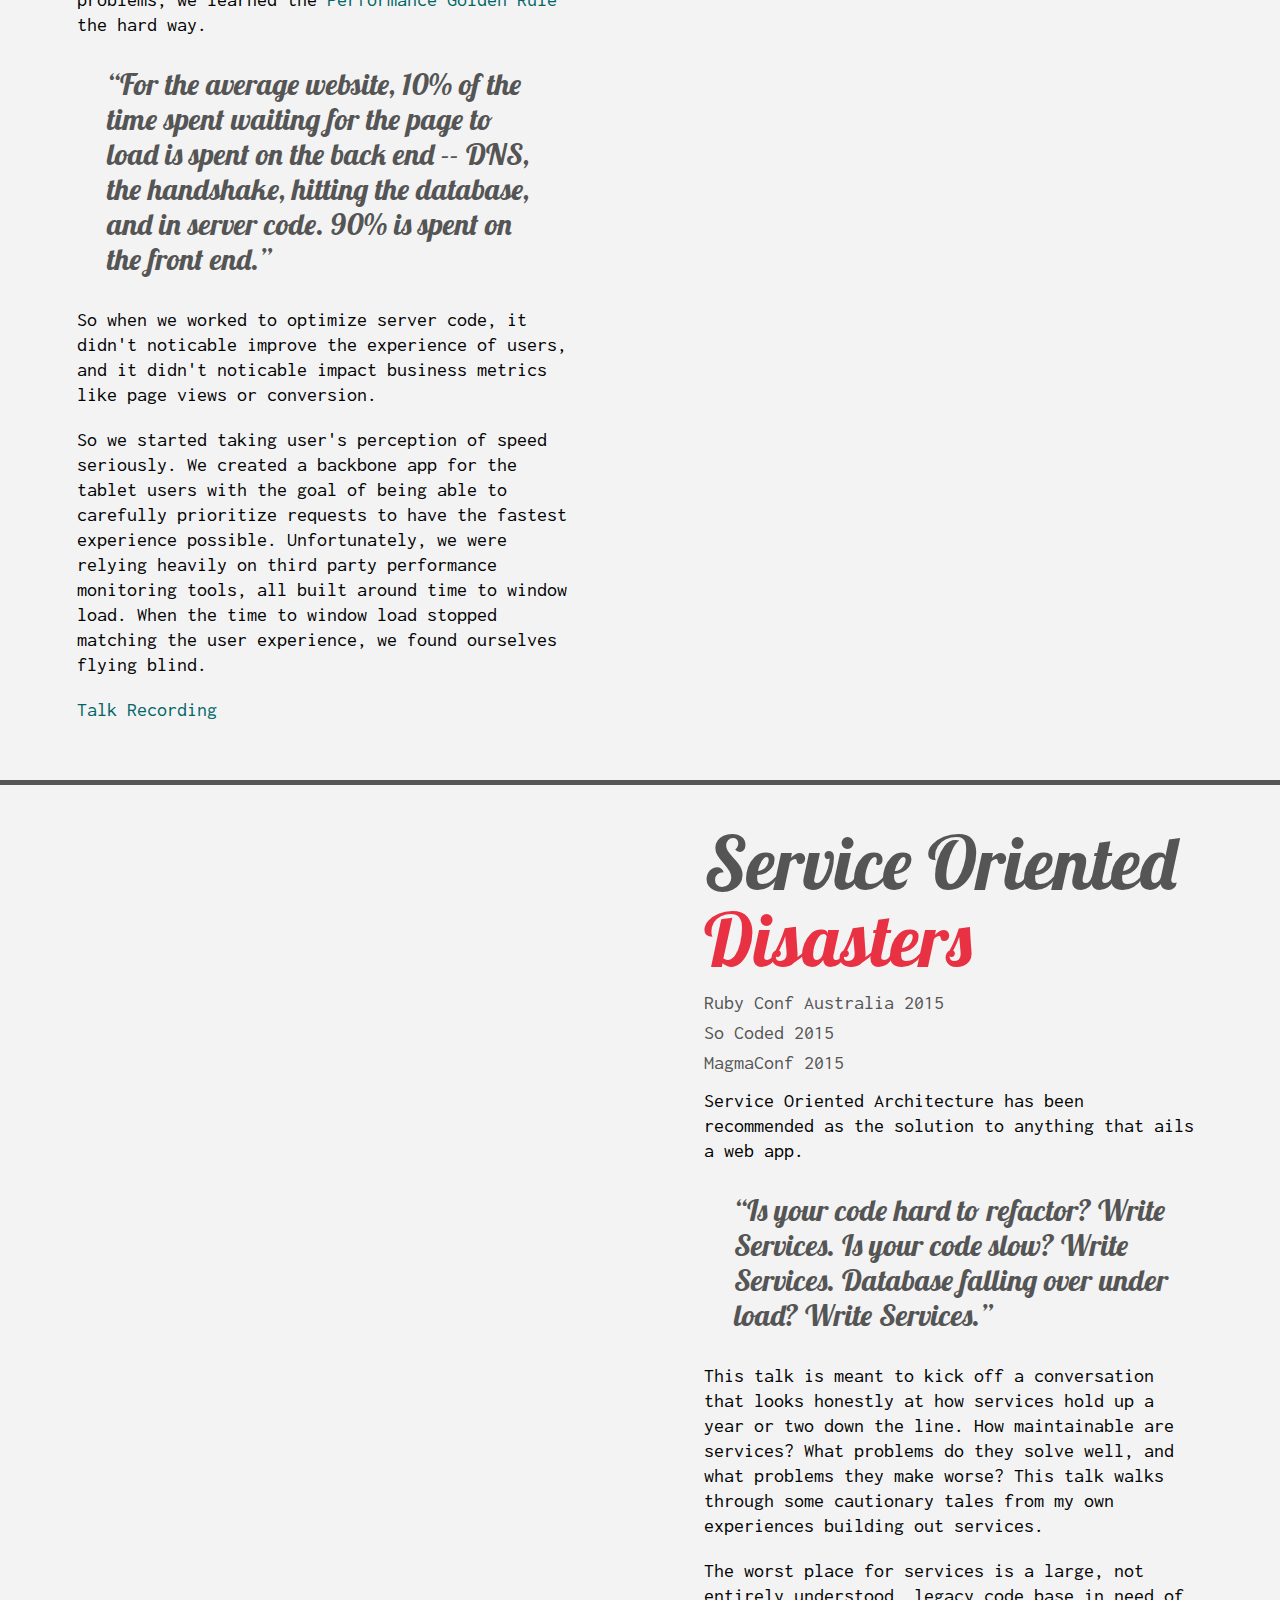
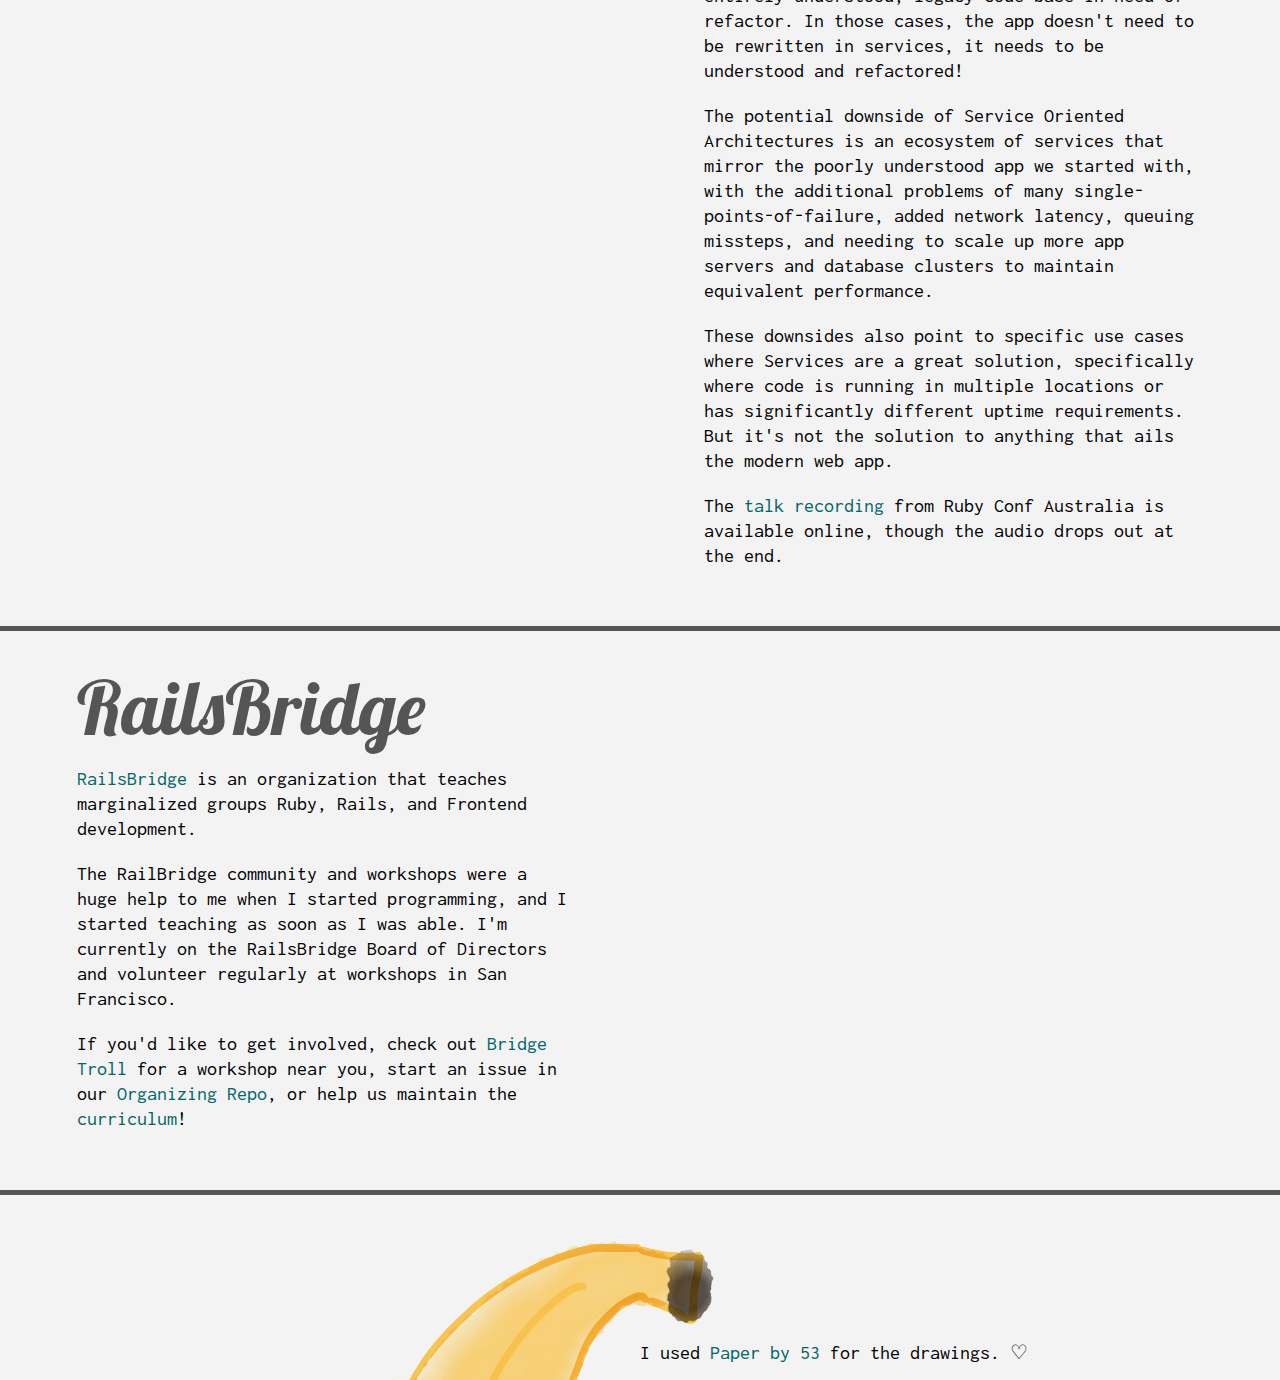
==== commit 01688d0e: "Oxford comma." ====
--- a/index.html
+++ b/index.html
@@ -144,7 +144,7 @@
           <a name="railsbridge"><h2>RailsBridge</h2></a>
           <p><a href="http://www.railsbridge.org/">RailsBridge</a> is an organization that teaches marginalized groups Ruby, Rails, and Frontend development.</p>
           <p>The RailBridge community and workshops were a huge help to me when I started programming, and I started teaching as soon as I was able. I'm currently on the RailsBridge Board of Directors and volunteer regularly at workshops in San Francisco.</p>
-          <p>If you'd like to get involved, check out <a href="https://www.bridgetroll.org/">Bridge Troll</a> for a workshop near you, start an issue in our <a href="https://github.com/railsbridge/organizing/issues">Organizing Repo</a> or help us maintain the <a href="https://github.com/railsbridge/docs/blob/master/CONTRIBUTING.md">curriculum</a>!</p>
+          <p>If you'd like to get involved, check out <a href="https://www.bridgetroll.org/">Bridge Troll</a> for a workshop near you, start an issue in our <a href="https://github.com/railsbridge/organizing/issues">Organizing Repo</a>, or help us maintain the <a href="https://github.com/railsbridge/docs/blob/master/CONTRIBUTING.md">curriculum</a>!</p>
         </div>
       </div>
 
--- a/style.css
+++ b/style.css
@@ -14,7 +14,7 @@
 }
 
 h1, h2 {
-  font: 75px/70px 'Lobster', cursive;
+  font: 75px/77px 'Lobster', cursive;
   margin: 0;
   color: #555;
 }
@@ -26,11 +26,15 @@
 }
 
 header {
-  height: 425px;
-  padding: 100px 0 200px 75px;
+  min-height: 200px;
+  padding: 100px 0 100px 75px;
   border-bottom: 5px solid #555;
   background: url(images/starmonkey.png) no-repeat;
-  background-position: bottom right;
+  background-position: bottom 50px right;
+}
+
+header ul li {
+  list-style: none;
 }
 
 header h1 {
@@ -42,10 +46,6 @@
 section {
   margin: 20px 0 0 60px;
   width: 600px;
-}
-
-section a img {
-  margin: 30px 30px 30px 0;
 }
 
 q{
@@ -78,12 +78,12 @@
 
 .src2013 {
   background:url(images/tree.png) fixed no-repeat;
-  background-position: right;
+  background-position: right 100px center;
 }
 
 .fluent2013 {
   background:url(images/yak.png) fixed no-repeat;
-  background-position: left 100px center;
+  background-position: left center;
 }
 
 .fluent2013 h2, .fluent2013 a, .fluent2013 h3{
@@ -93,45 +93,49 @@
   color: #F0A06E;
 }
 
+.soa .disaster {
+  color: #E83143;
+}
+
 
 .velocity2013 {
   background:url(images/buried-ostrich.png) fixed no-repeat;
-  background-position:right;
+  background-position: right 100px center;
 }
 
 .wicked2013 {
   background:url(images/dino.png) fixed no-repeat;
-  background-position:left;
+  background-position: left 175px center;
 }
 
 .railsgirls-milan {
   background:url(images/boot.png) fixed no-repeat;
-  background-position:right;
+  background-position: right 100px center;
 }
 
 .fluent2014 {
   background:url(images/robot.png) fixed no-repeat;
-  background-position:left;
+  background-position: left 200px center;
 }
 
 .codemania2014 {
-  background:url(images/starmonkey.png) fixed no-repeat;
-  background-position:right;
+  background:url(images/car.png) fixed no-repeat;
+  background-position: right 50px center;
 }
 
 .frontendops2014 {
   background:url(images/robot.png) fixed no-repeat;
-  background-position:left;
+  background-position: left 200px center;
 }
 
-.front-in-bh {
-  background:url(images/squirrel.png) fixed no-repeat;
-  background-position:right;
+.soa {
+  background:url(images/robot-wires.png) fixed no-repeat;
+  background-position: left 50px center;
 }
 
 .railsbridge {
   background:url(images/ruby.png) fixed no-repeat;
-  background-position: left 200px center;
+  background-position: right 200px center;
 }
 
 footer {
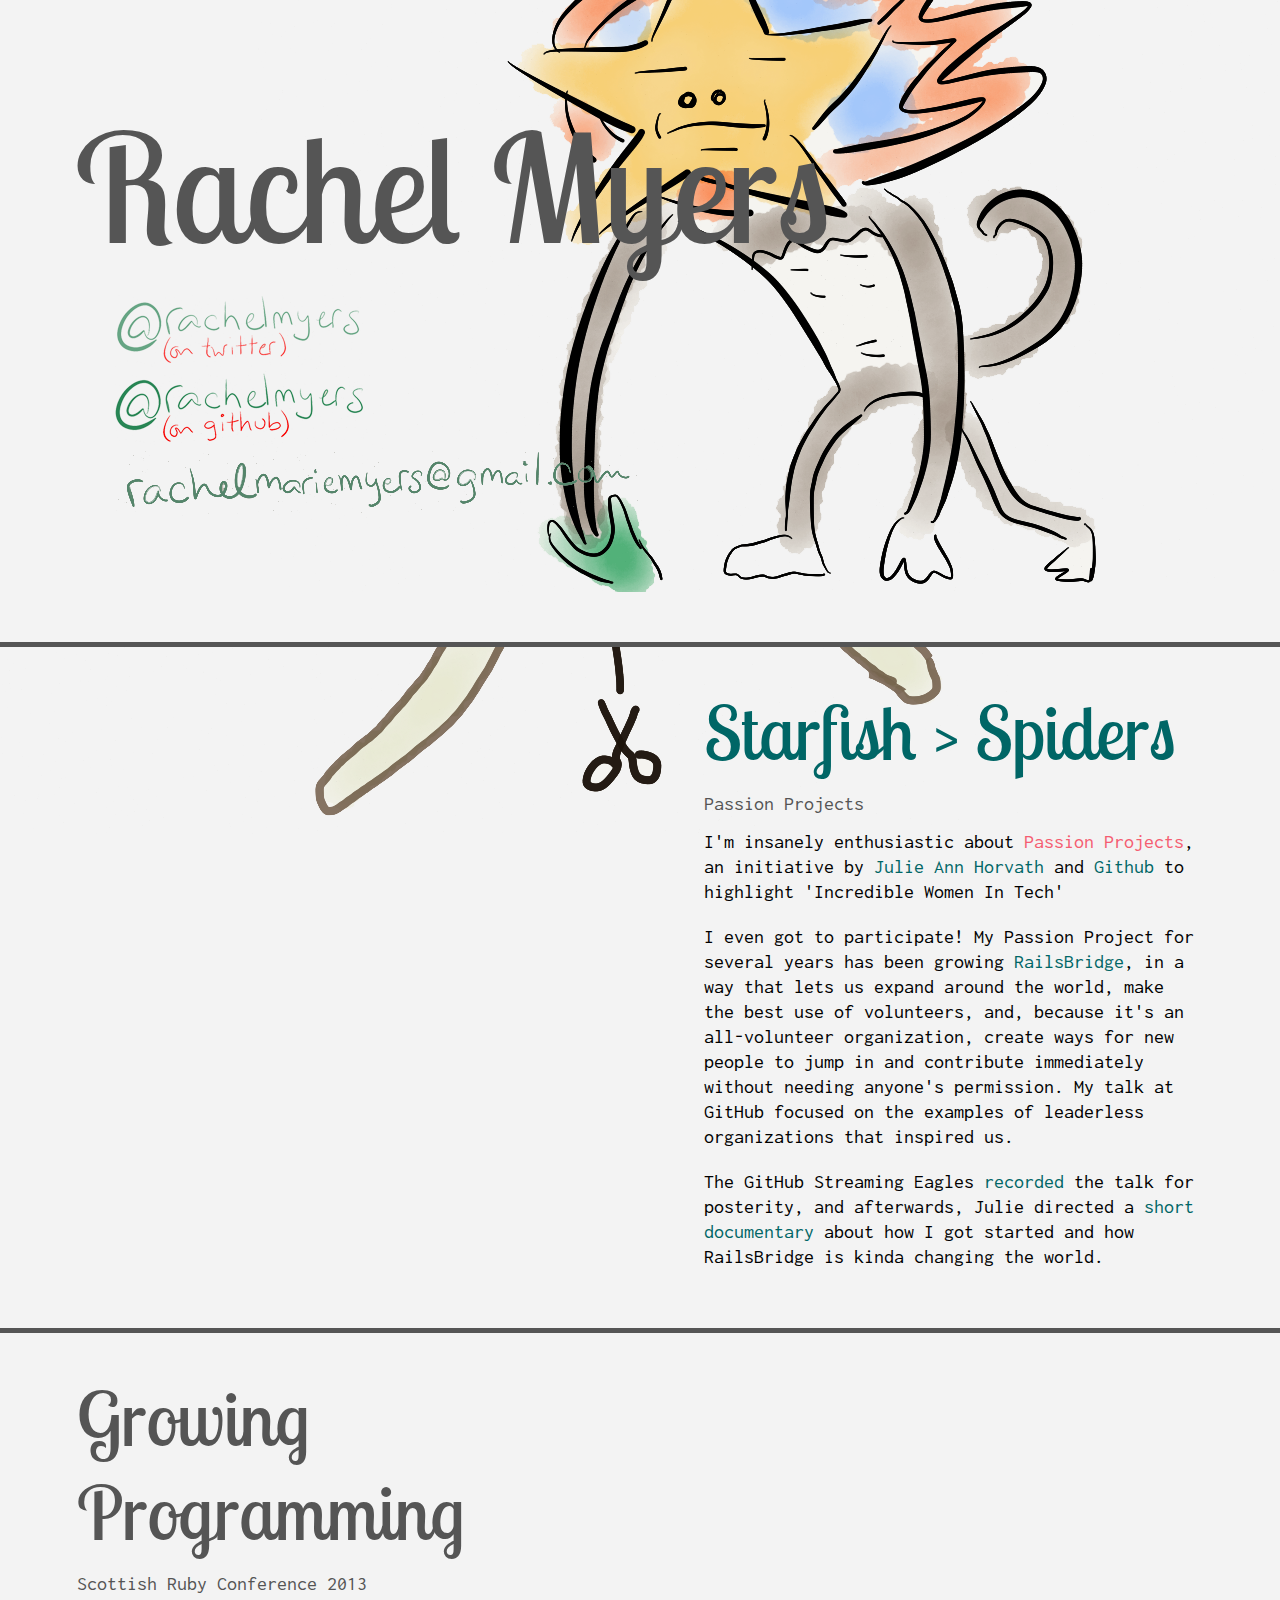
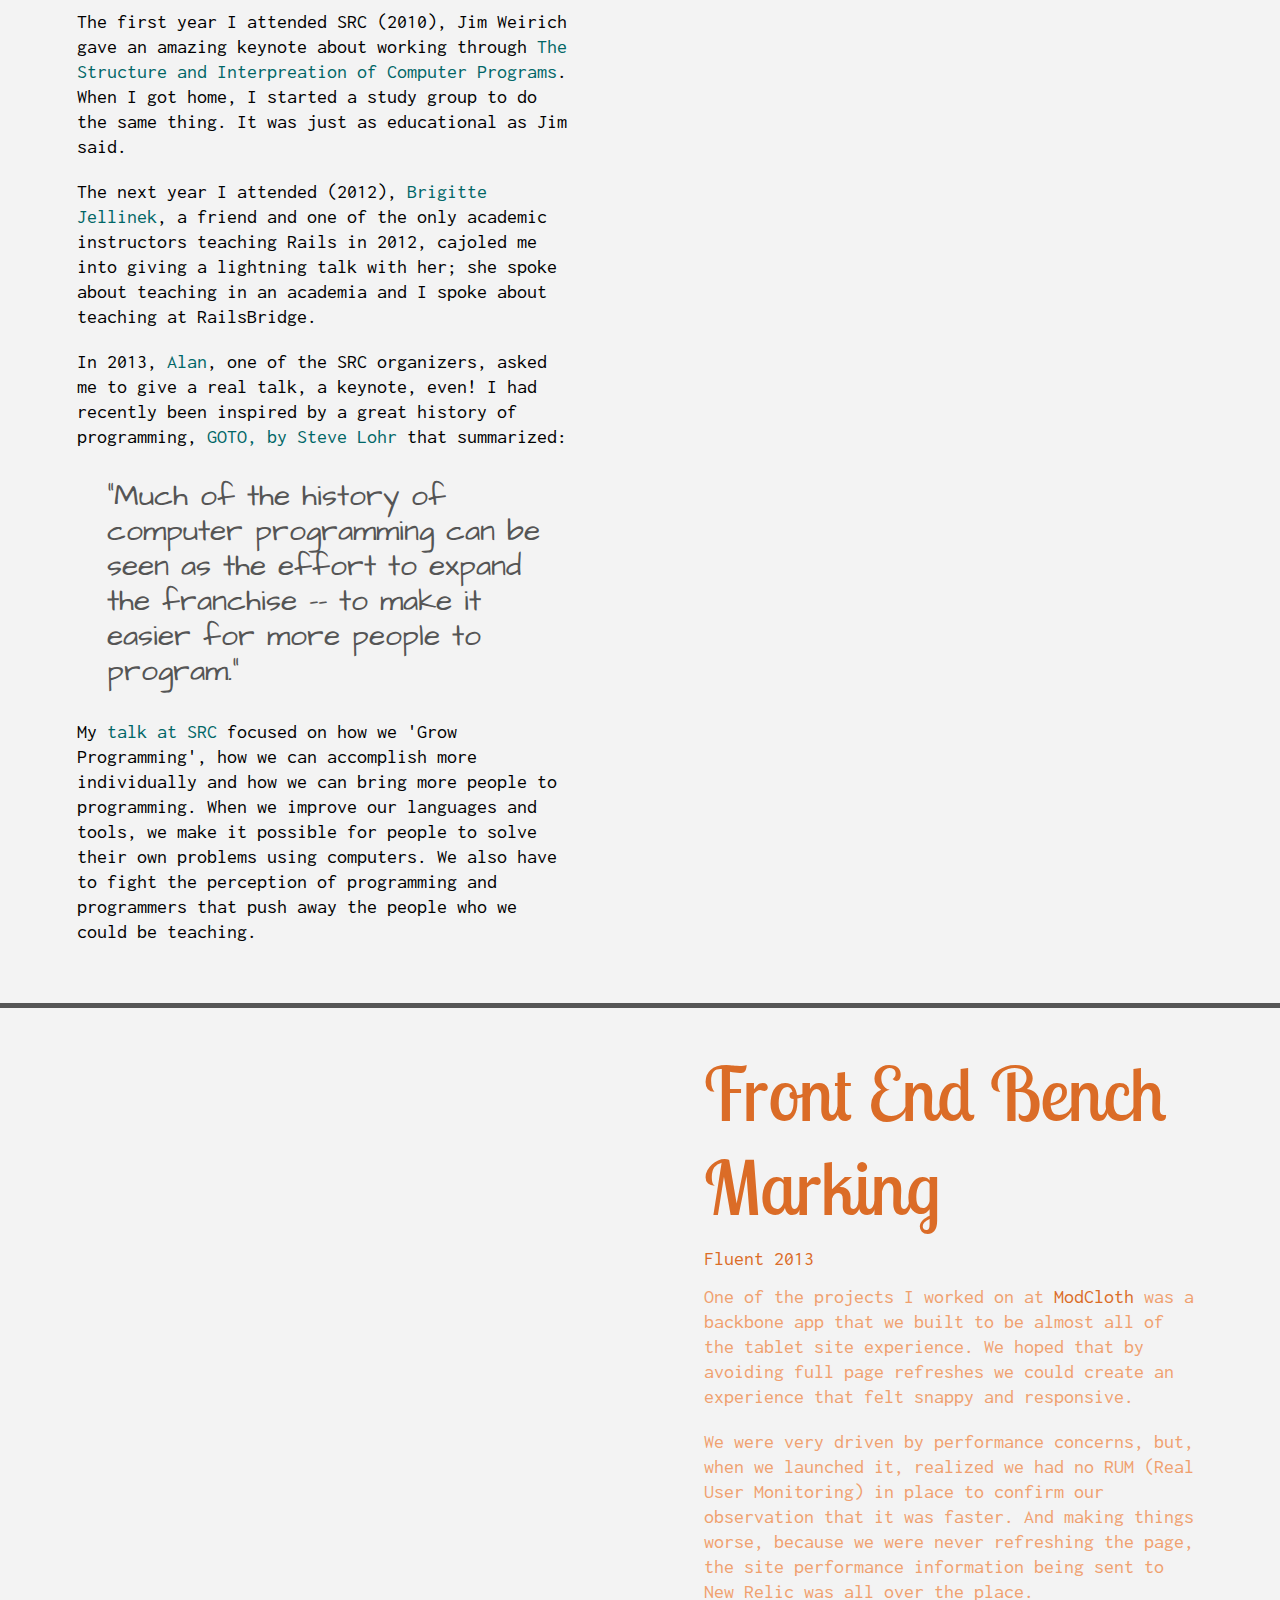
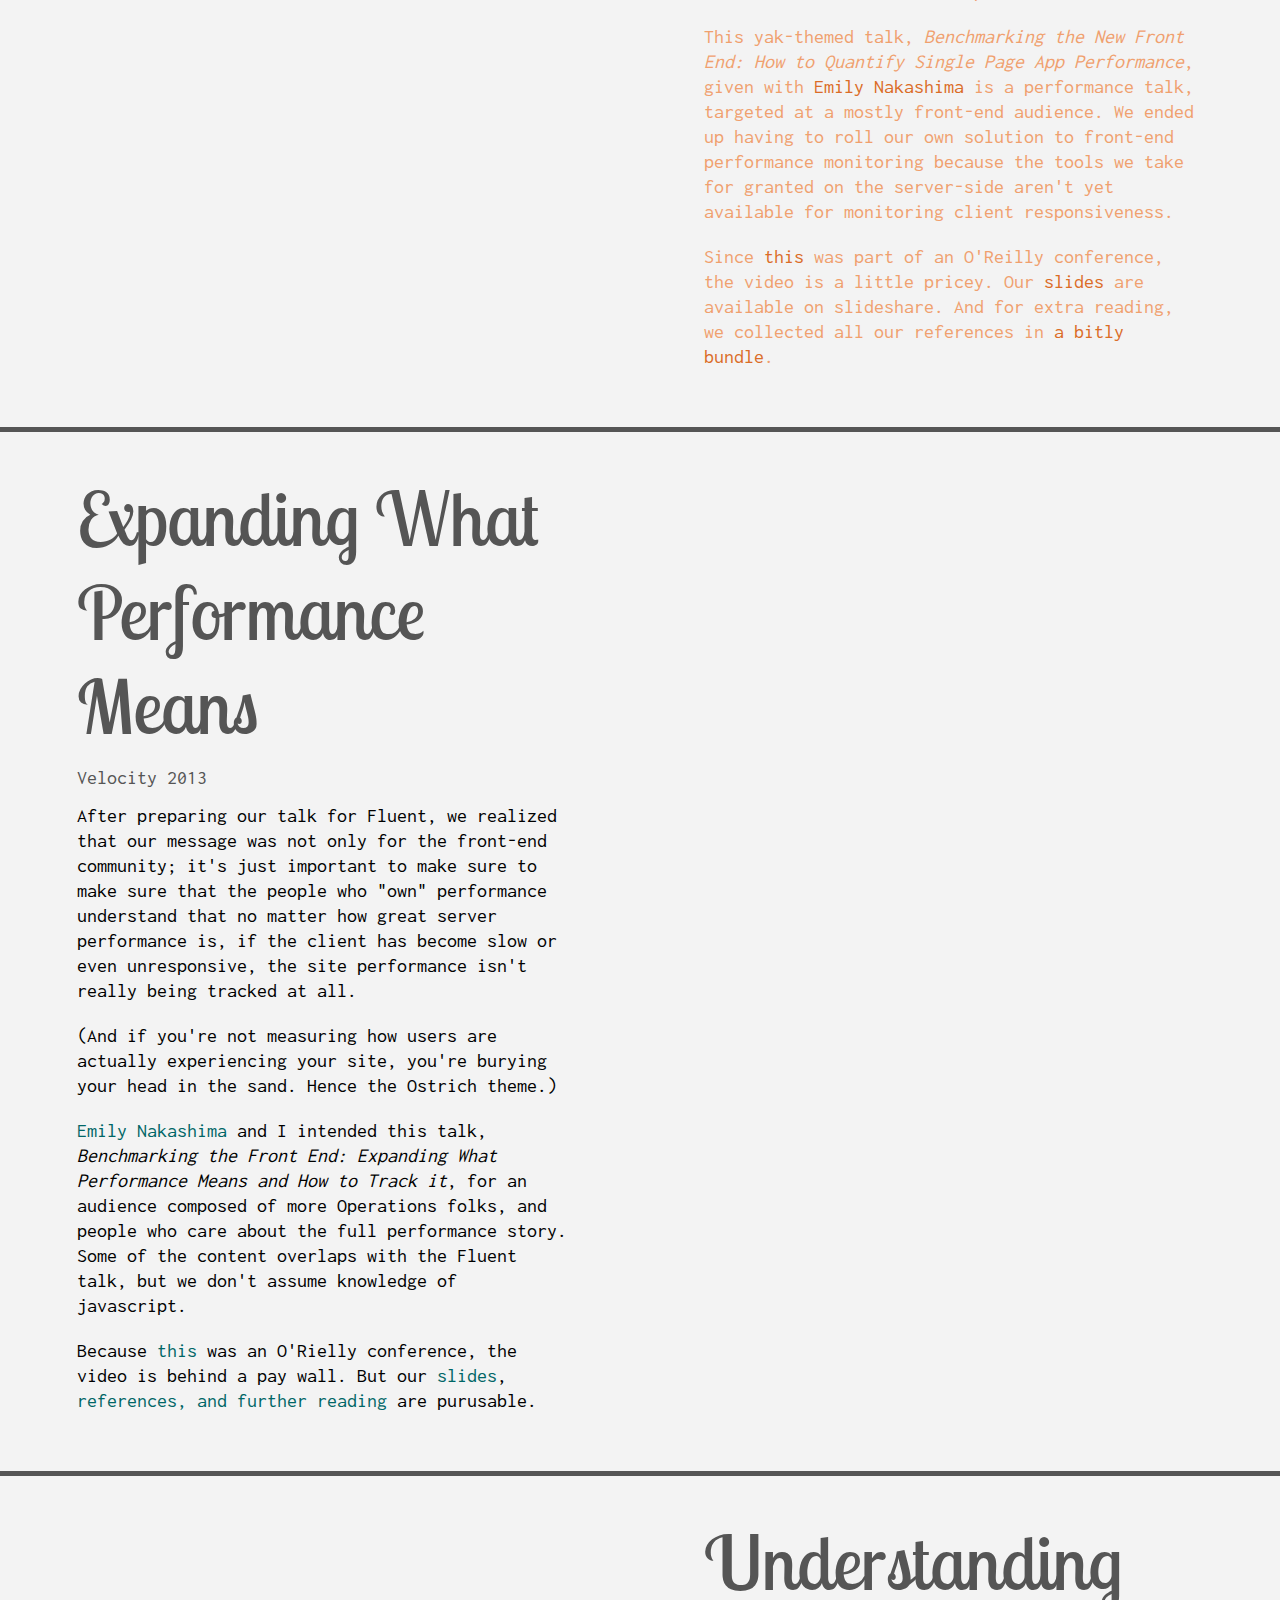
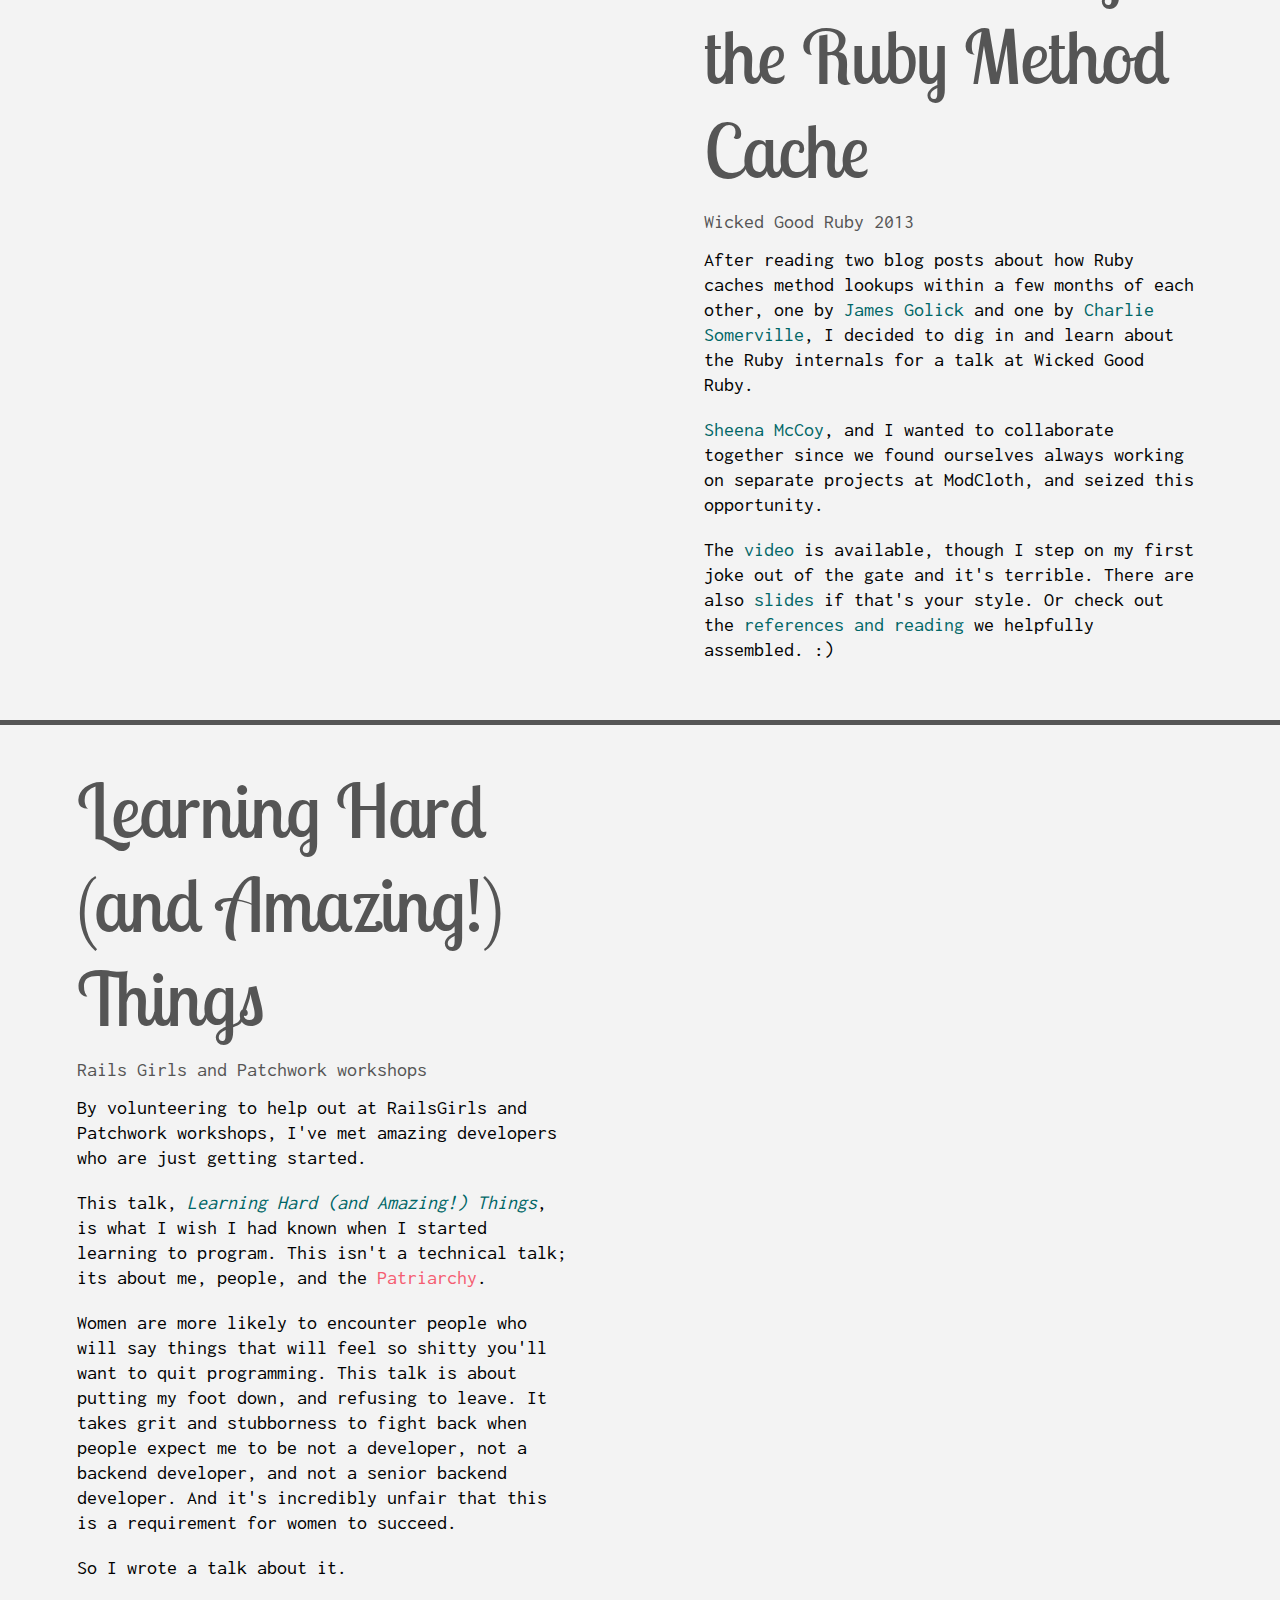
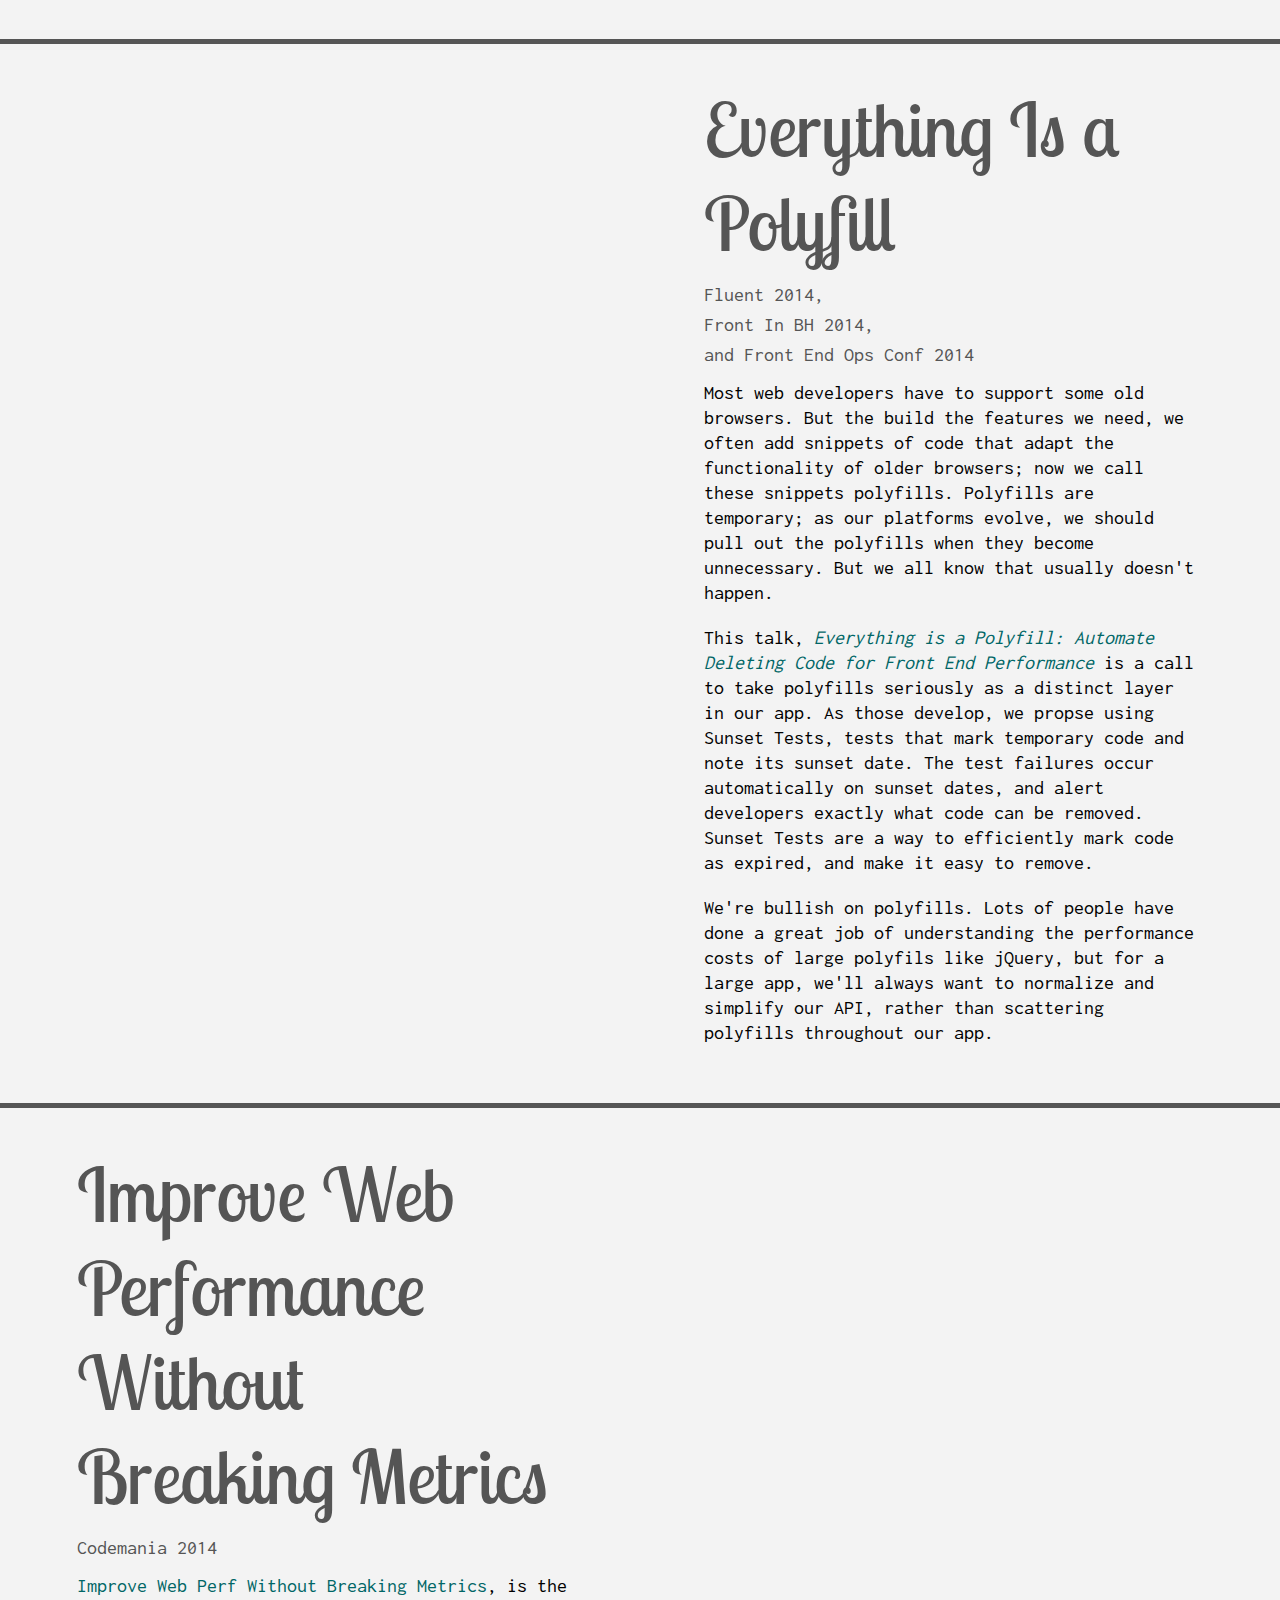
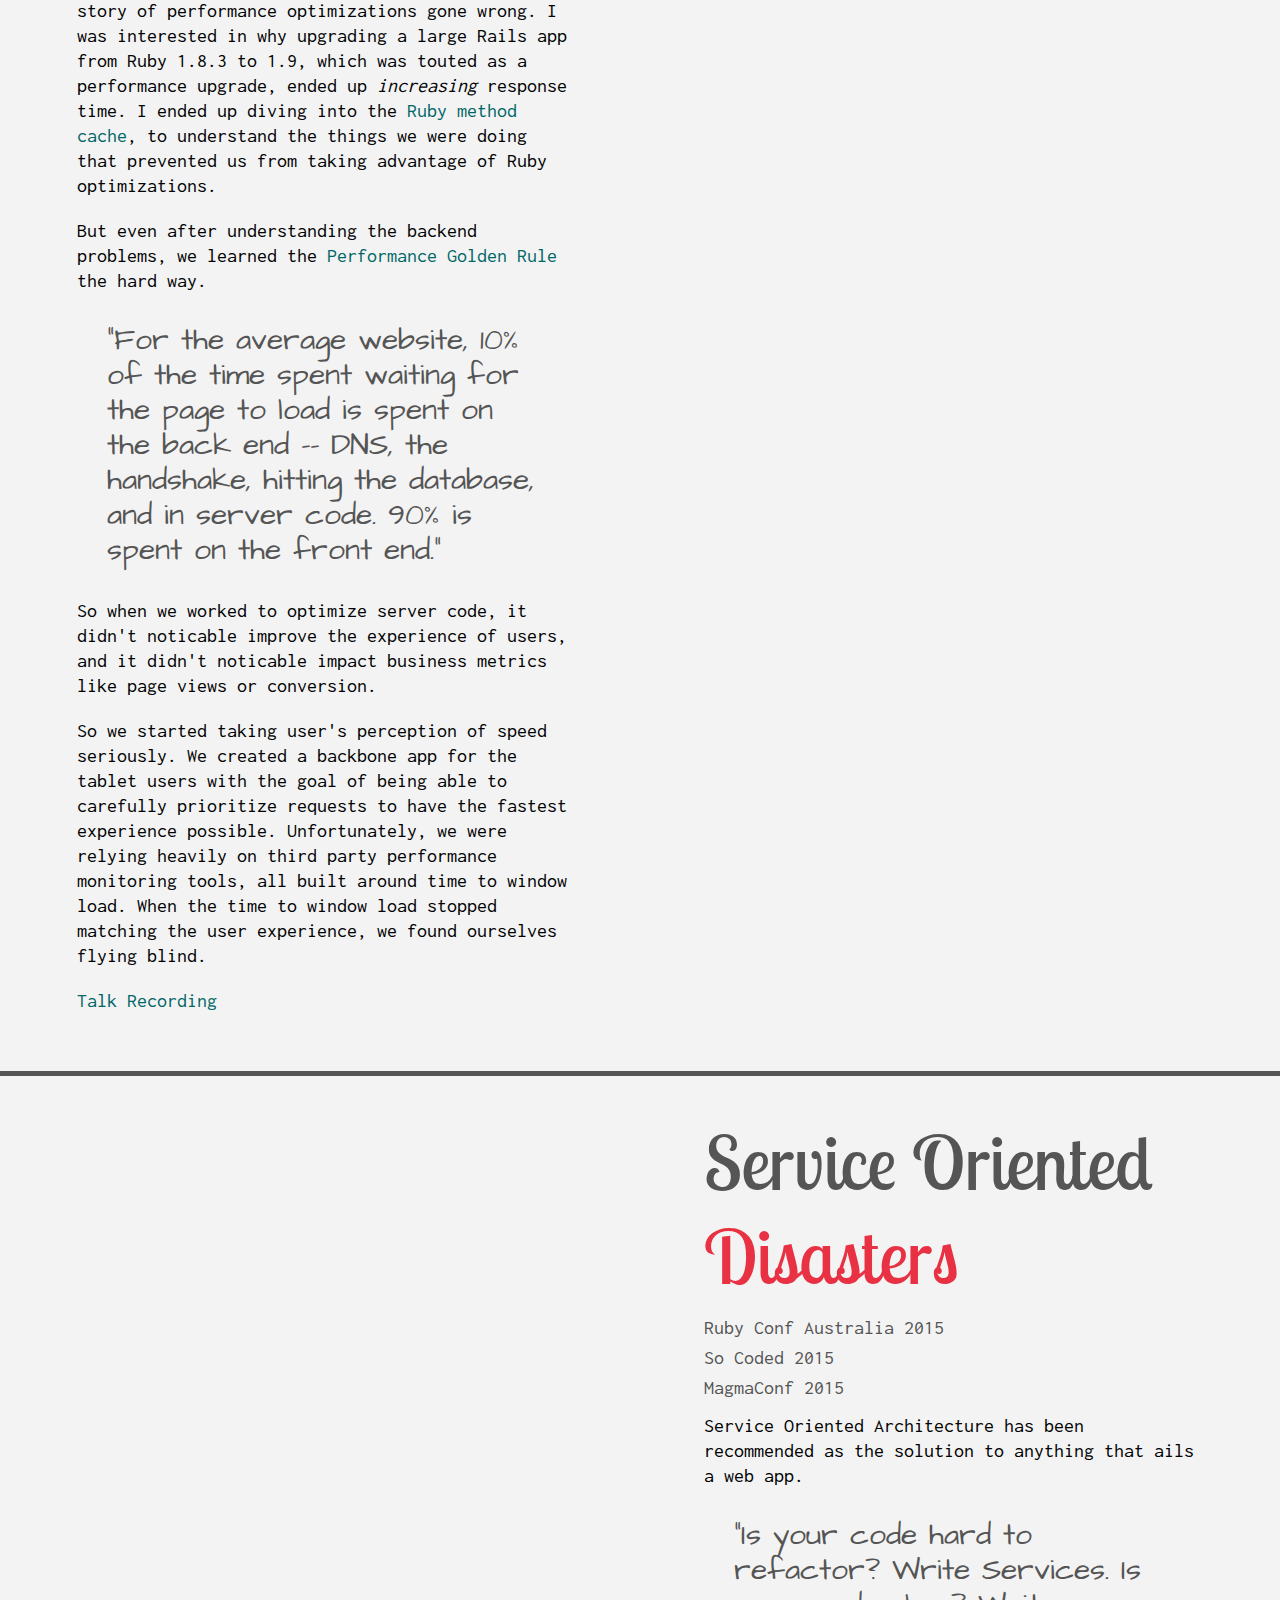
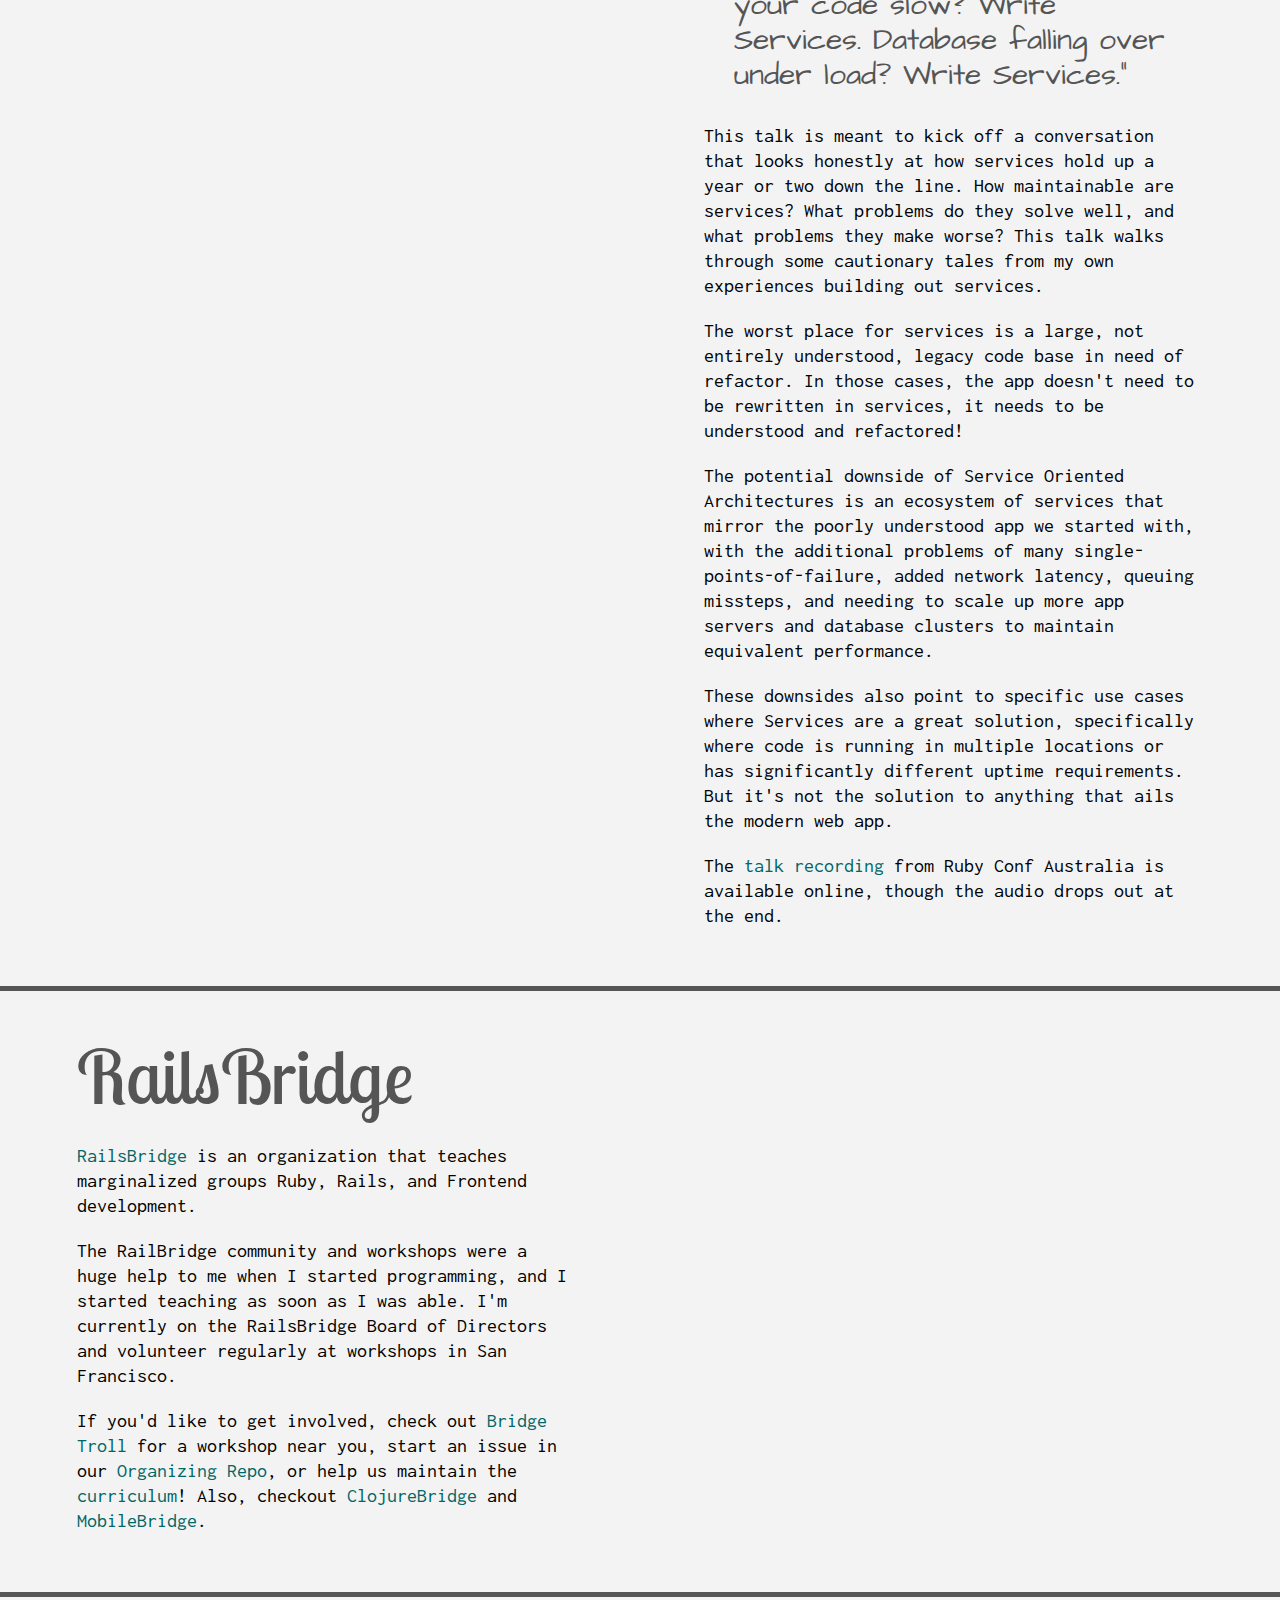
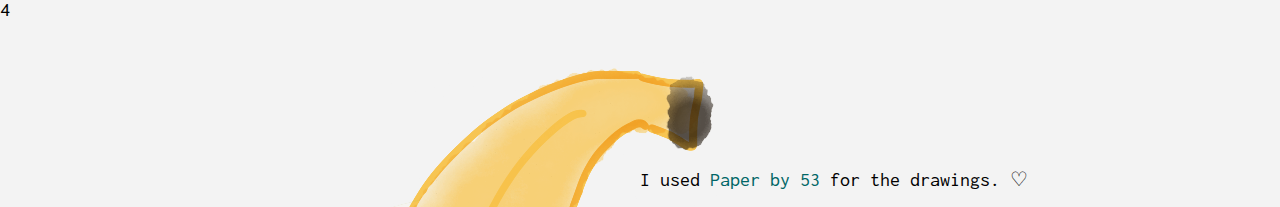
==== commit 062d8cd2: "doop de doop de doop. (fonts)" ====
--- a/index.html
+++ b/index.html
@@ -4,7 +4,8 @@
     <title>Rachel Myers</title>
     <link rel="stylesheet" type="text/css" href="style.css">
     <link href='http://fonts.googleapis.com/css?family=Inconsolata' rel='stylesheet' type='text/css'>
-    <link href='http://fonts.googleapis.com/css?family=Lobster' rel='stylesheet' type='text/css'>
+    <link href='http://fonts.googleapis.com/css?family=Architects+Daughter' rel='stylesheet' type='text/css'>
+    <link href='http://fonts.googleapis.com/css?family=Lobster+Two' rel='stylesheet' type='text/css'>
     <link rel="icon" type="image/png" href="images/starfish.png">
   </head>
 
@@ -57,7 +58,7 @@
 
       <div class="fluent2013">
         <div class="text-right">
-          <h2>Front End BenchMarking</h2>
+          <h2>Front End Bench Marking</h2>
           <h3>Fluent 2013</h3>
           <p>One of the projects I worked on at <a href="http://modcloth.com"> ModCloth </a> was a backbone app that we built to be almost all of the tablet site experience. We hoped that by avoiding full page refreshes we could create an experience that felt snappy and responsive.</p>
           <p>We were very driven by performance concerns, but, when we launched it, realized we had no RUM (Real User Monitoring) in place to confirm our observation that it was faster. And making things worse, because we were never refreshing the page, the site performance information being sent to New Relic was all over the place.</p>
@@ -83,7 +84,7 @@
           <h3> Wicked Good Ruby 2013</h3>
           <p>After reading two blog posts about how Ruby caches method lookups within a few months of each other, one by <a href="http://jamesgolick.com/2013/4/14/mris-method-caches.html">James Golick</a> and one by <a href="https://charlie.bz/blog/things-that-clear-rubys-method-cache">Charlie Somerville</a>, I decided to dig in and learn about the Ruby internals for a talk at Wicked Good Ruby.</p>
           <p><a href="https://github.com/sheenathejunglegirl">Sheena McCoy</a>, and I wanted to collaborate together since we found ourselves always working on separate projects at ModCloth, and seized this opportunity.</p>
-          <p>The <a href= "http://www.youtube.com/watch?v=JMR0TEh9W2U">video</a> is available, though I step on my first joke out of the gate and it's terrible. There are also <a href="https://speakerdeck.com/rachelmyers/understanding-rubys-method-cache">slides</a> if that's your style. Or check out the references <a href="bit.ly/rubymethodcache">references and reading</a> we helpfully assembled. :)
+          <p>The <a href= "http://www.youtube.com/watch?v=JMR0TEh9W2U">video</a> is available, though I step on my first joke out of the gate and it's terrible. There are also <a href="https://speakerdeck.com/rachelmyers/understanding-rubys-method-cache">slides</a> if that's your style. Or check out the <a href="bit.ly/rubymethodcache">references and reading</a> we helpfully assembled. :)
         </div>
       </div>
 
@@ -144,8 +145,8 @@
           <a name="railsbridge"><h2>RailsBridge</h2></a>
           <p><a href="http://www.railsbridge.org/">RailsBridge</a> is an organization that teaches marginalized groups Ruby, Rails, and Frontend development.</p>
           <p>The RailBridge community and workshops were a huge help to me when I started programming, and I started teaching as soon as I was able. I'm currently on the RailsBridge Board of Directors and volunteer regularly at workshops in San Francisco.</p>
-          <p>If you'd like to get involved, check out <a href="https://www.bridgetroll.org/">Bridge Troll</a> for a workshop near you, start an issue in our <a href="https://github.com/railsbridge/organizing/issues">Organizing Repo</a>, or help us maintain the <a href="https://github.com/railsbridge/docs/blob/master/CONTRIBUTING.md">curriculum</a>!</p>
-        </div>
+          <p>If you'd like to get involved, check out <a href="https://www.bridgetroll.org/">Bridge Troll</a> for a workshop near you, start an issue in our <a href="https://github.com/railsbridge/organizing/issues">Organizing Repo</a>, or help us maintain the <a href="https://github.com/railsbridge/docs/blob/master/CONTRIBUTING.md">curriculum</a>! Also, checkout <a href="http://www.clojurebridge.org/">ClojureBridge</a> and <a href="https://github.com/mobilebridge">MobileBridge</a>.</p>
+        </div>4
       </div>
 
   <footer>
--- a/style.css
+++ b/style.css
@@ -14,7 +14,7 @@
 }
 
 h1, h2 {
-  font: 75px/77px 'Lobster', cursive;
+  font: 75px 'Lobster Two', cursive;
   margin: 0;
   color: #555;
 }
@@ -26,7 +26,7 @@
 }
 
 header {
-  min-height: 200px;
+  min-height: 300px;
   padding: 100px 0 100px 75px;
   border-bottom: 5px solid #555;
   background: url(images/starmonkey.png) no-repeat;
@@ -51,7 +51,7 @@
 q{
   display: block;
   margin: 30px;
-  font: 30px/35px 'Lobster', cursive;
+  font: 30px/35px 'Architects Daughter', cursive;
   color: #555;
 }
 
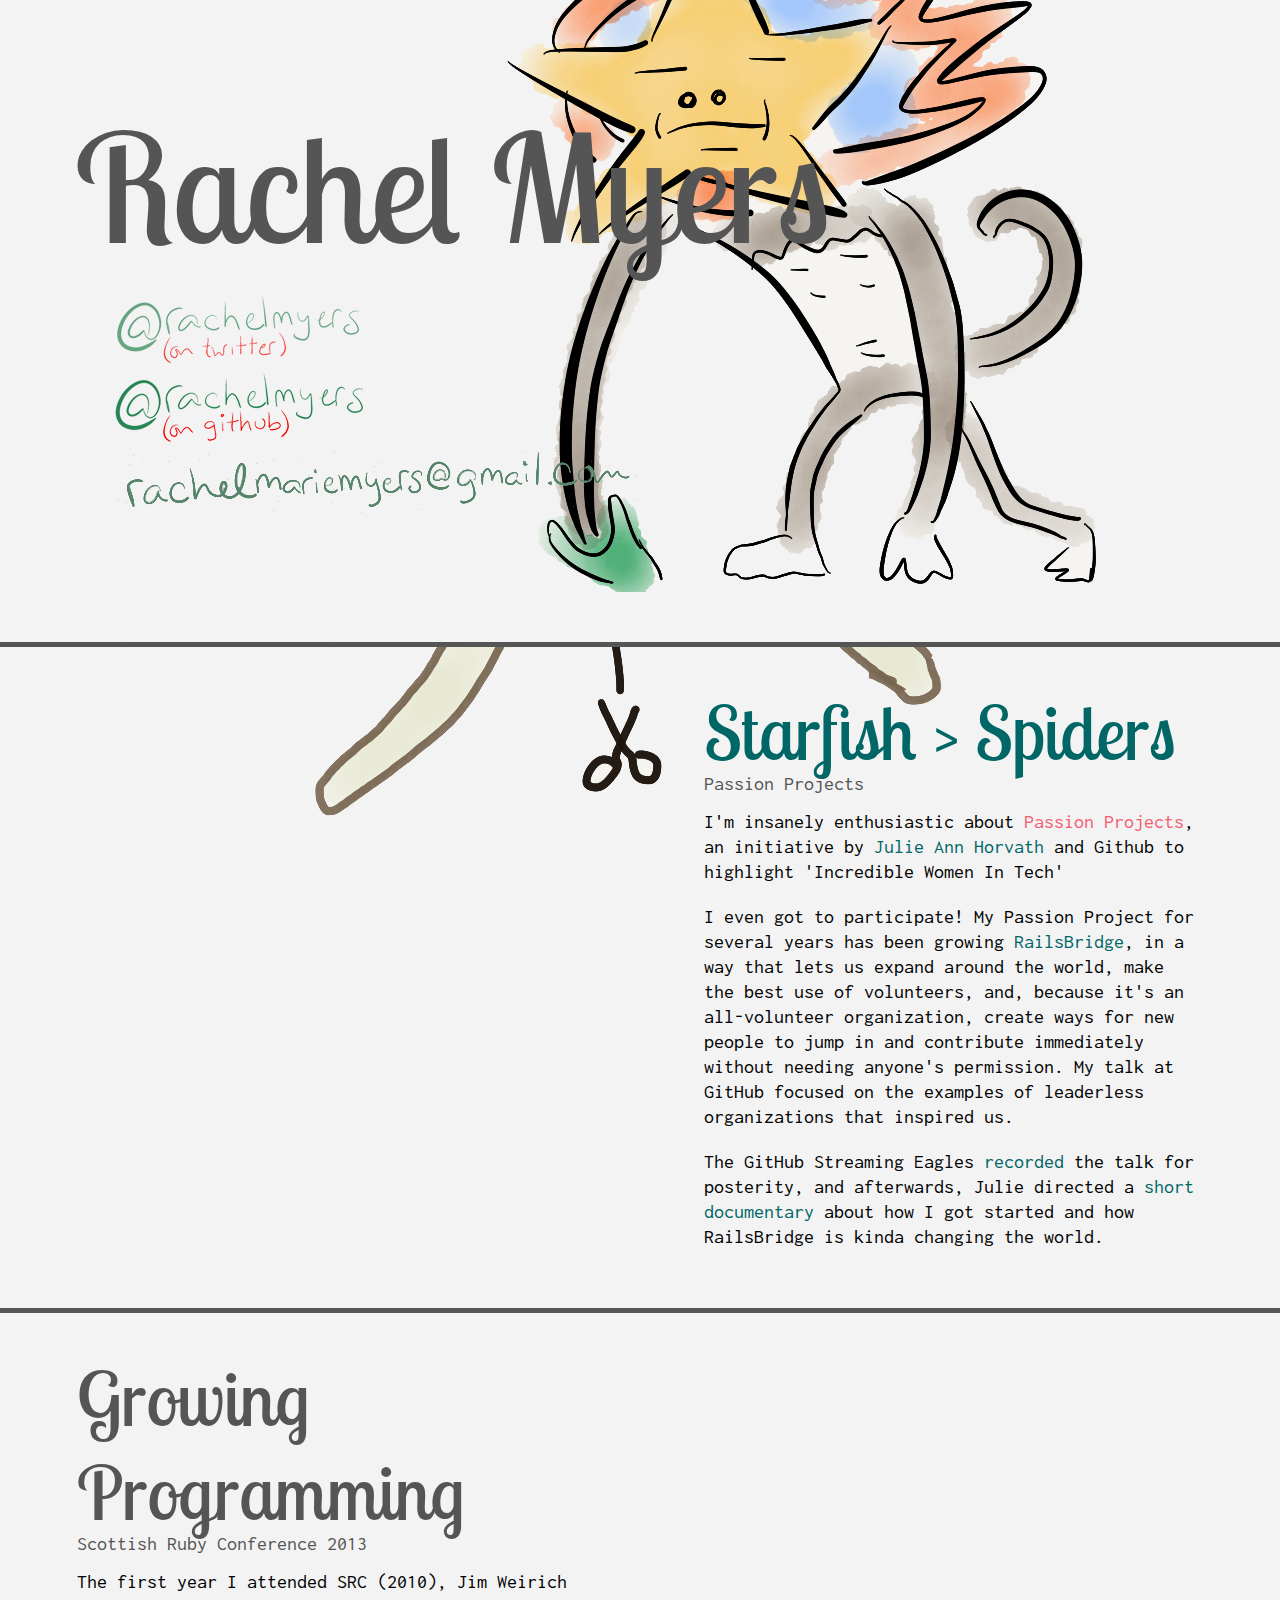
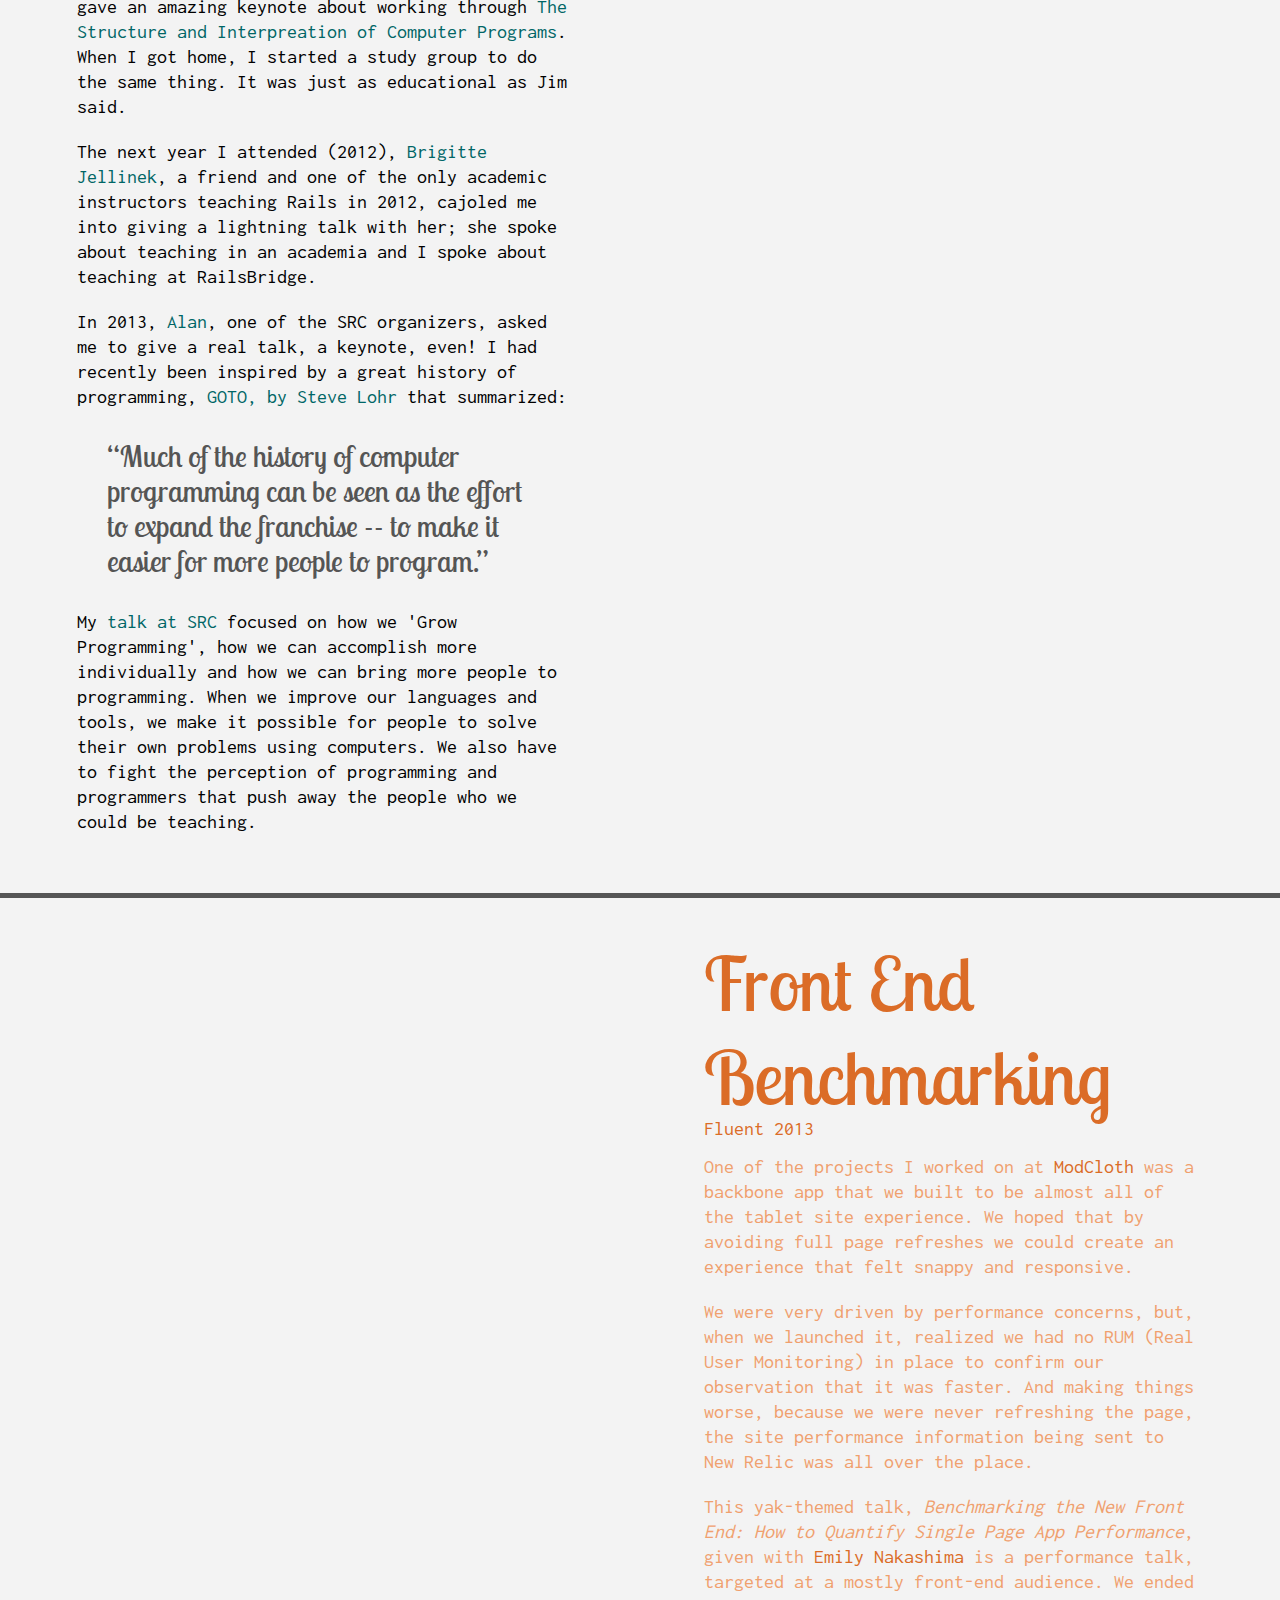
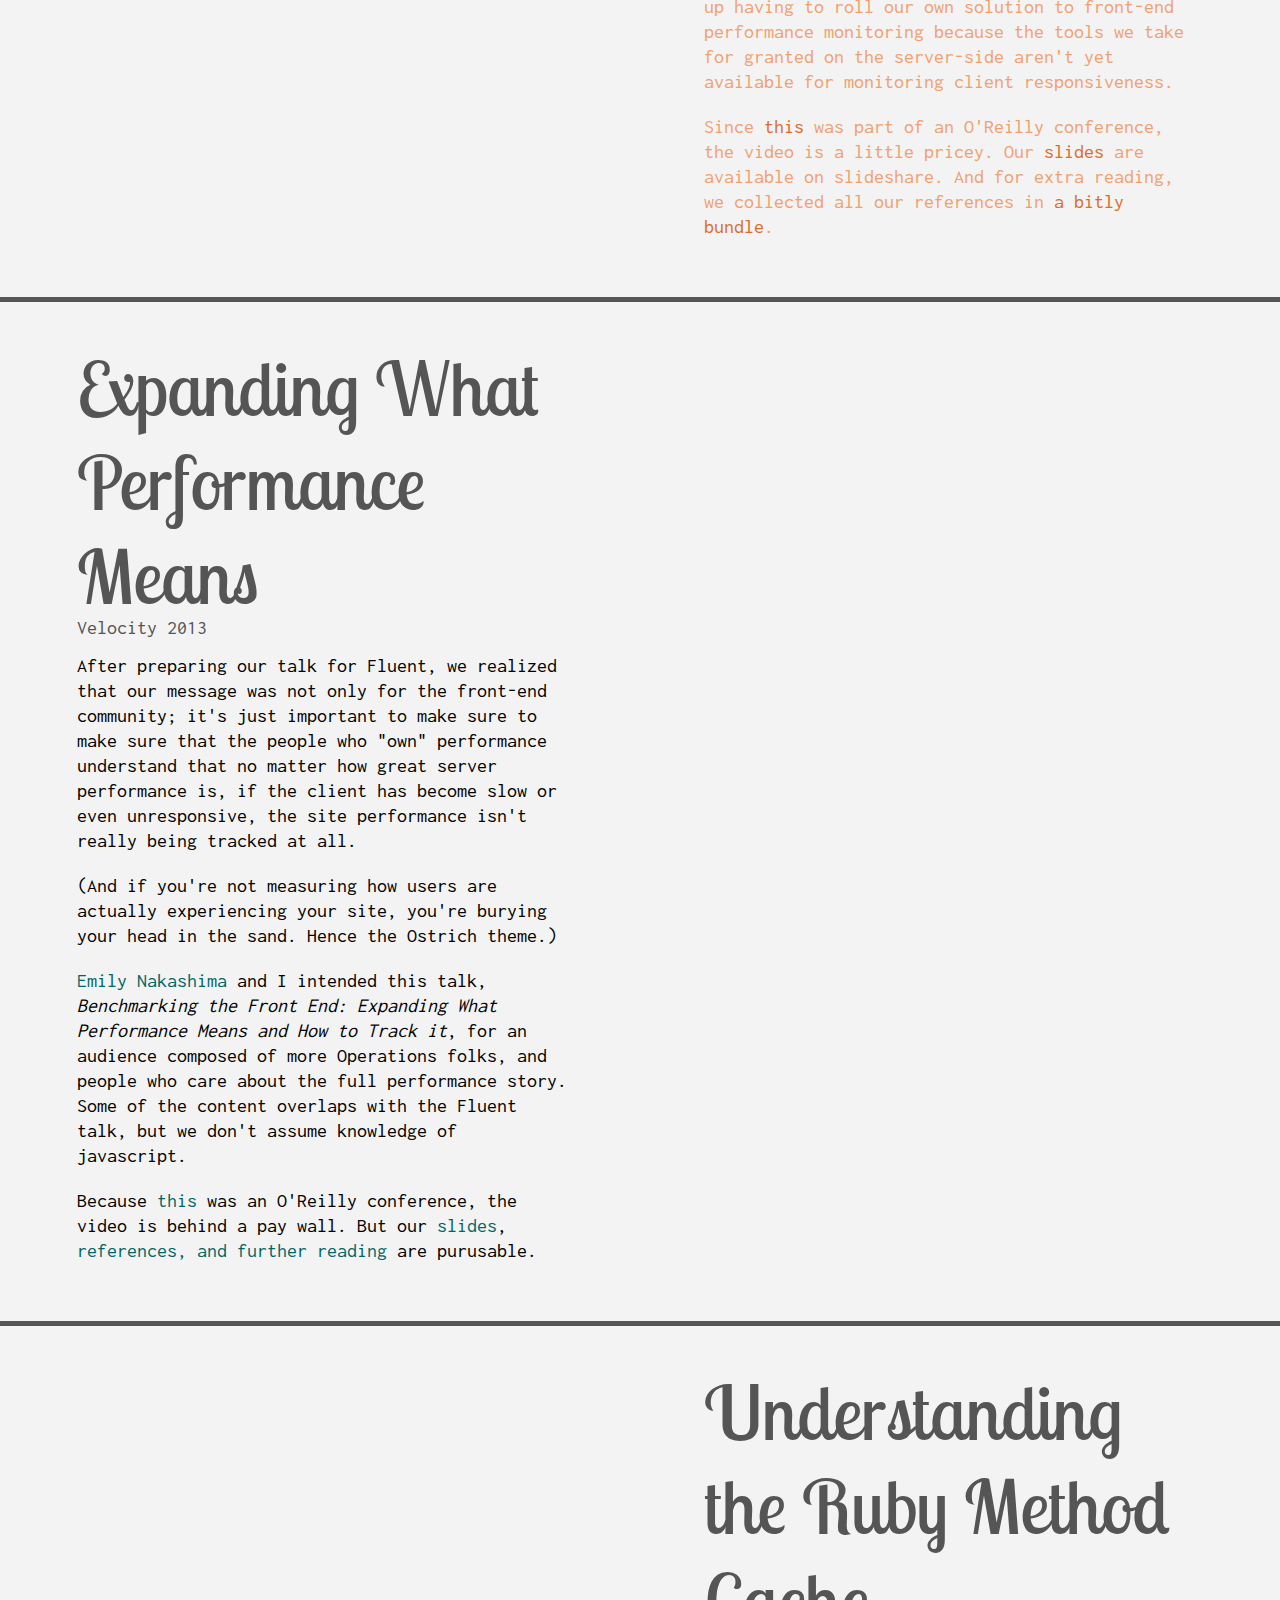
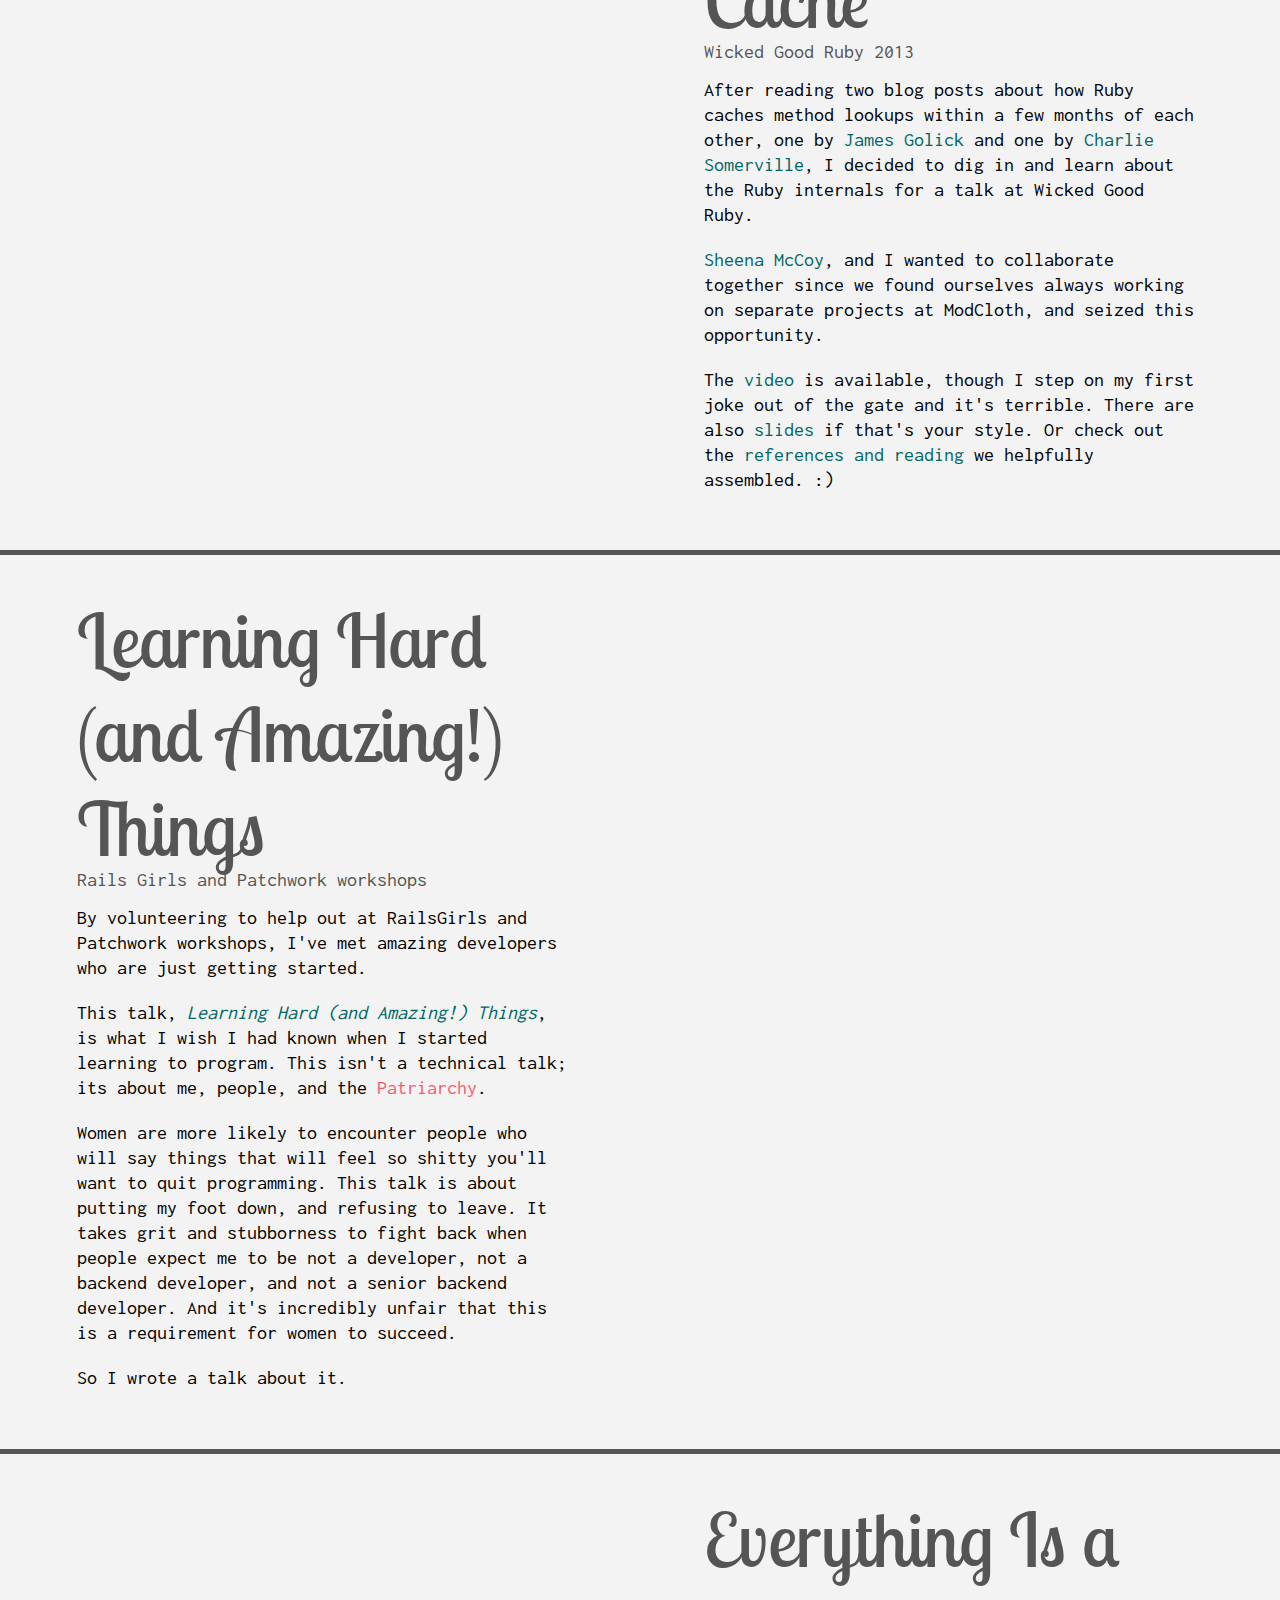
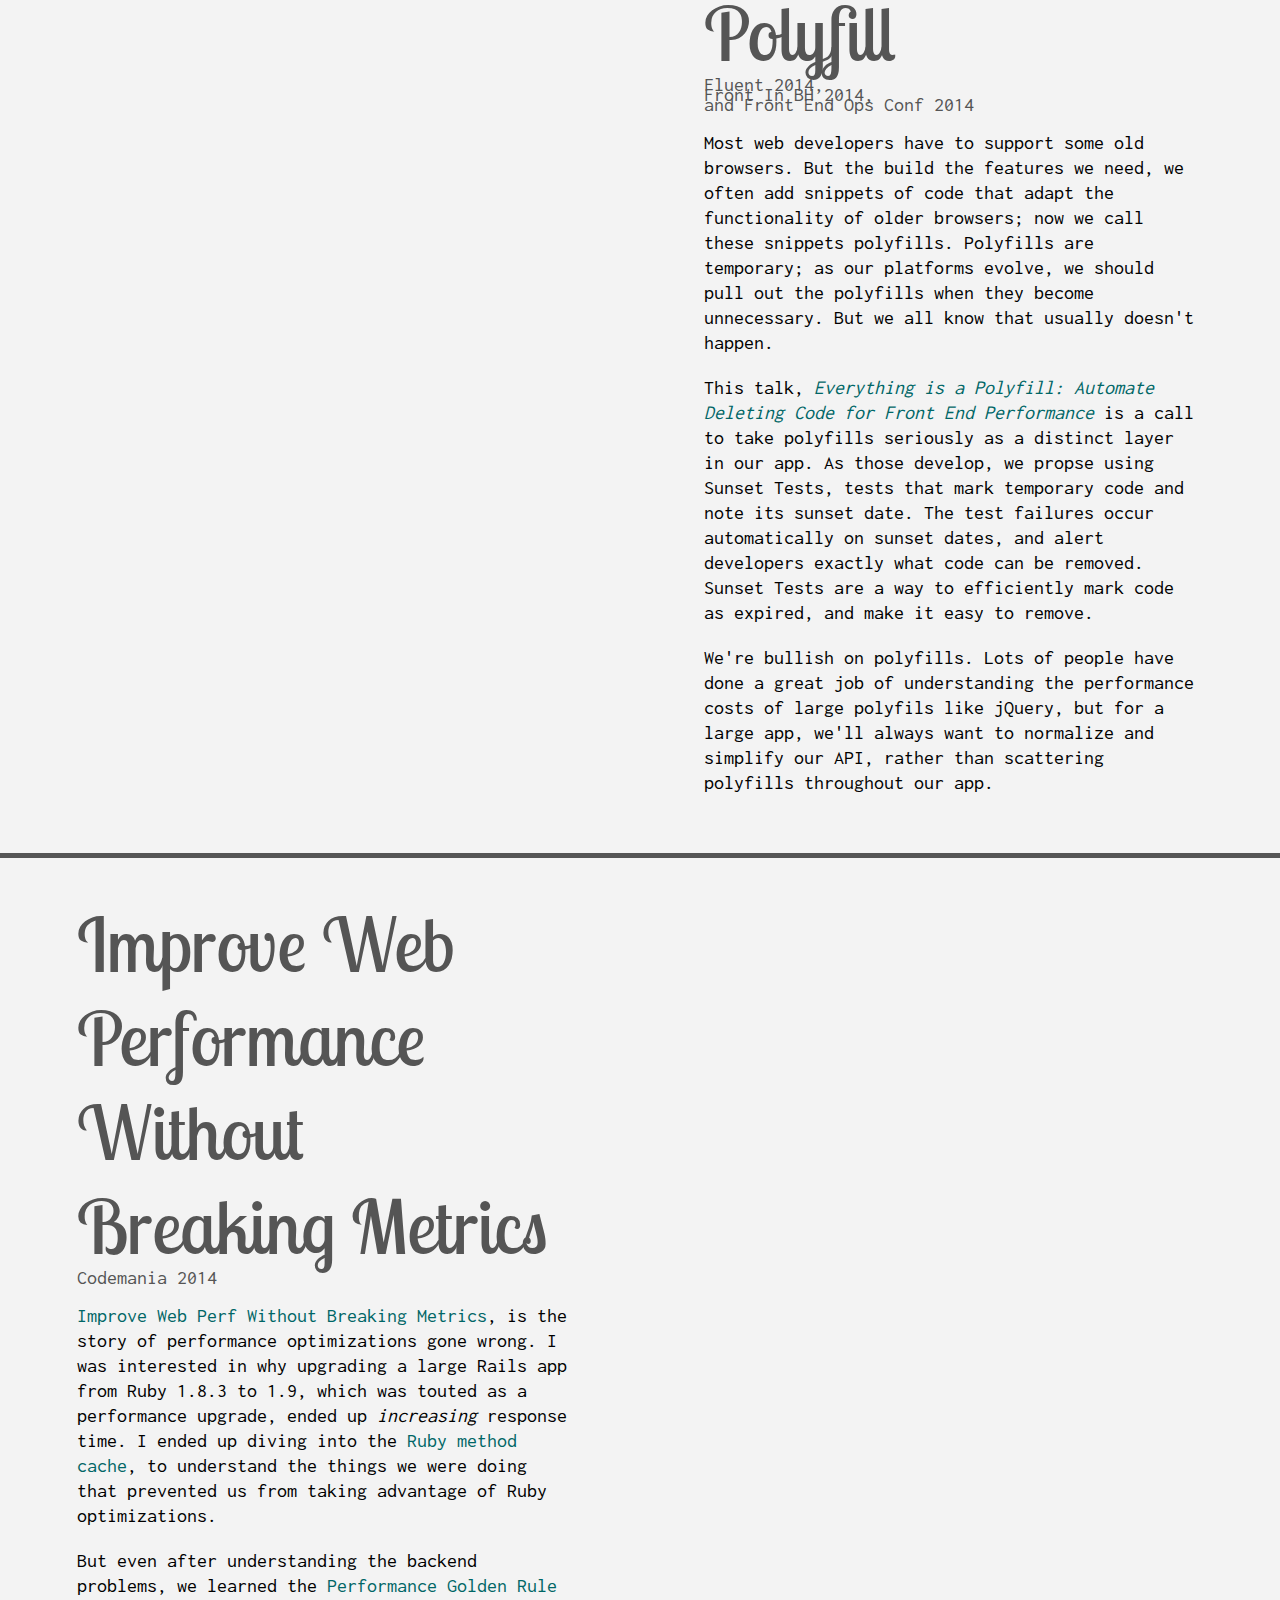
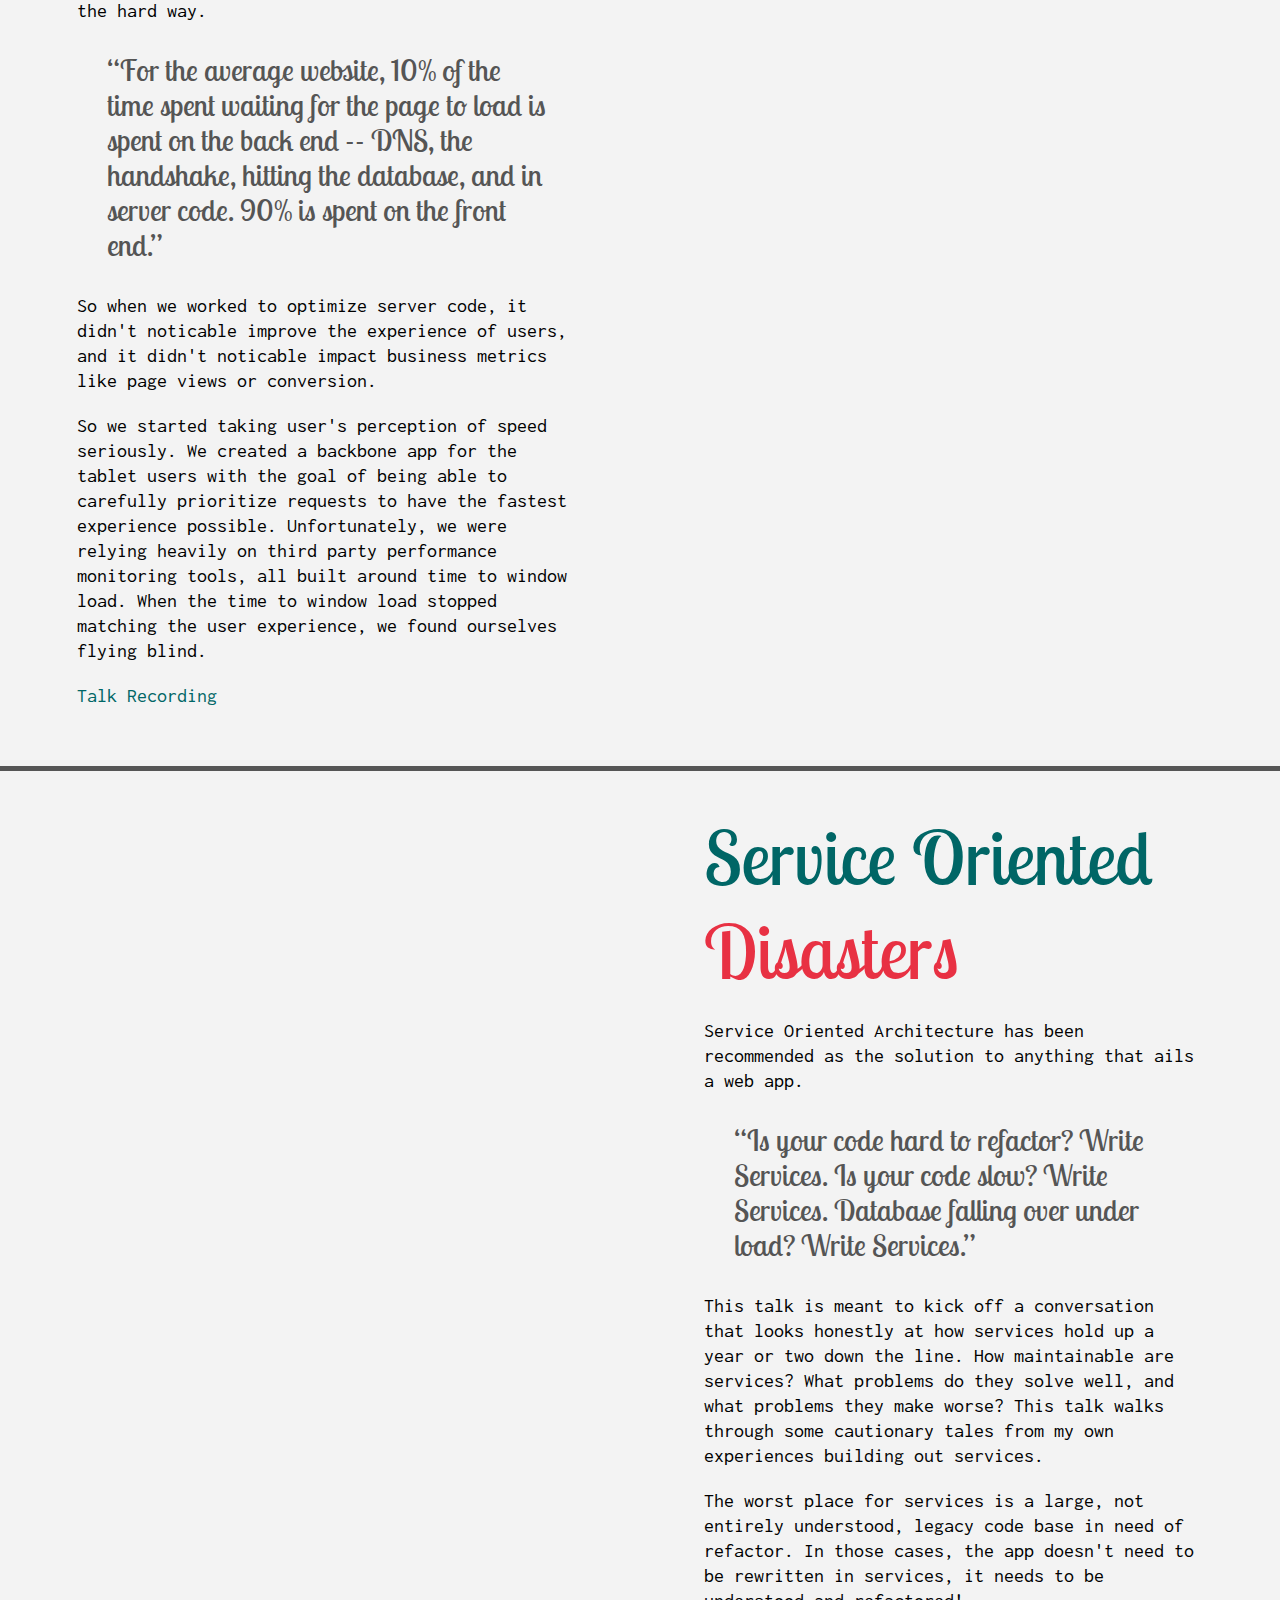
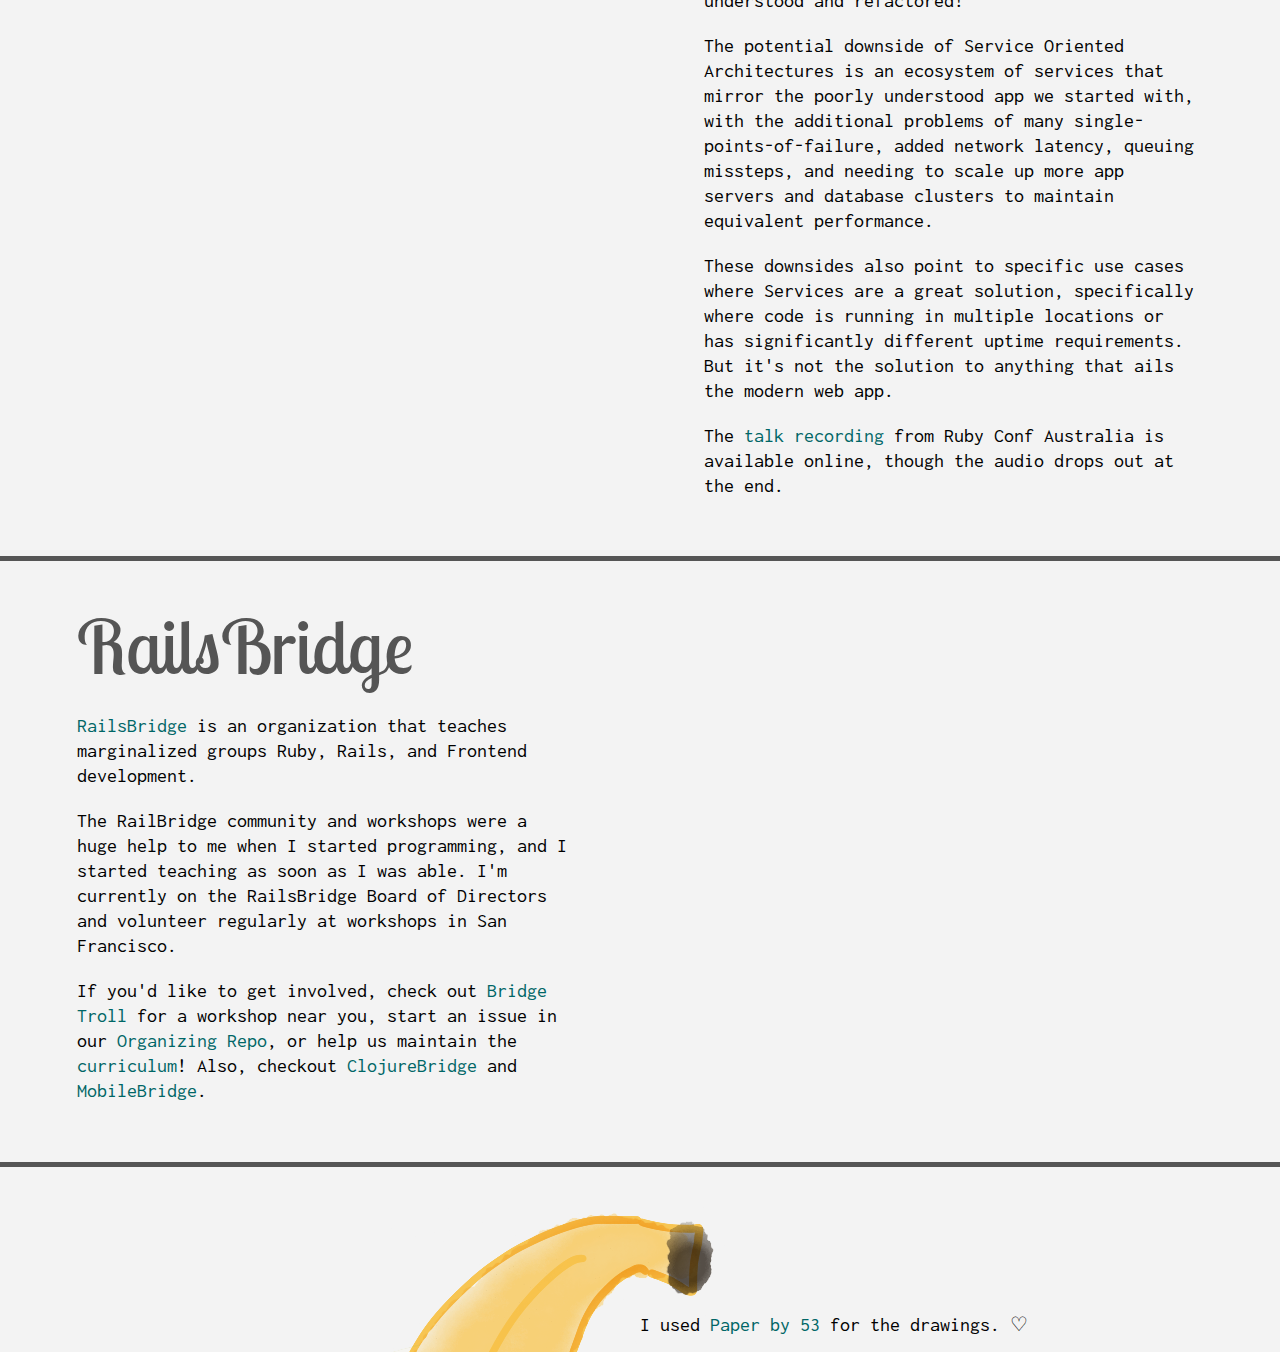
==== commit 6d43c38a: "Merge 2e6b94d7a73351505c6c474a2f4e60884b423429 into 227c5a021f56bde03f1cfd4313c6ebd87a447f15" ====
--- a/index.html
+++ b/index.html
@@ -2,6 +2,7 @@
 <html>
   <head>
     <title>Rachel Myers</title>
+    <meta charset="UTF-8">
     <link rel="stylesheet" type="text/css" href="style.css">
     <link href='http://fonts.googleapis.com/css?family=Inconsolata' rel='stylesheet' type='text/css'>
     <link href='http://fonts.googleapis.com/css?family=Architects+Daughter' rel='stylesheet' type='text/css'>
@@ -39,7 +40,7 @@
         <div class="text-right">
           <h2><a href="/starfish.html">Starfish > Spiders</a></h2>
           <h3>Passion Projects</h3>
-          <p>I'm insanely enthusiastic about <a class="extra-special" href="http://passion-projects.github.com/">Passion Projects</a>, an initiative by <a href="https://github.com/nrrrdcore">Julie Ann Horvath</a> and <a href=https://github.com/">Github</a> to highlight 'Incredible Women In Tech'</p>
+          <p>I'm insanely enthusiastic about <a class="extra-special" href="http://passion-projects.github.com/">Passion Projects</a>, an initiative by <a href="https://github.com/nrrrdcore">Julie Ann Horvath</a> and Github to highlight 'Incredible Women In Tech'</p>
           <p>I even got to participate! My Passion Project for several years has been growing <a href="#railsbridge">RailsBridge</a>, in a way that lets us expand around the world, make the best use of volunteers, and, because it's an all-volunteer organization, create ways for new people to jump in and contribute immediately without needing anyone's permission. My talk at GitHub focused on the examples of leaderless organizations that inspired us.</p>
           <p>The GitHub Streaming Eagles <a class="video" href="http://www.youtube.com/watch?v=rMYUGwQGLn8">recorded</a> the talk for posterity, and afterwards, Julie directed a <a class="doc" href="http://www.youtube.com/watch?v=3GeKarLwfqA">short documentary</a> about how I got started and how RailsBridge is kinda changing the world.
         </div>
@@ -58,7 +59,7 @@
 
       <div class="fluent2013">
         <div class="text-right">
-          <h2>Front End Bench Marking</h2>
+          <h2>Front End Benchmarking</h2>
           <h3>Fluent 2013</h3>
           <p>One of the projects I worked on at <a href="http://modcloth.com"> ModCloth </a> was a backbone app that we built to be almost all of the tablet site experience. We hoped that by avoiding full page refreshes we could create an experience that felt snappy and responsive.</p>
           <p>We were very driven by performance concerns, but, when we launched it, realized we had no RUM (Real User Monitoring) in place to confirm our observation that it was faster. And making things worse, because we were never refreshing the page, the site performance information being sent to New Relic was all over the place.</p>
@@ -74,7 +75,7 @@
           <p>After preparing our talk for Fluent, we realized that our message was not only for the front-end community; it's just important to make sure to make sure that the people who "own" performance understand that no matter how great server performance is, if the client has become slow or even unresponsive, the site performance isn't really being tracked at all.</p>
           <p>(And if you're not measuring how users are actually experiencing your site, you're burying your head in the sand. Hence the Ostrich theme.)</p>
           <p><a href="https://github.com/eanakashima">Emily Nakashima</a> and I intended this talk, <em>Benchmarking the Front End: Expanding What Performance Means and How to Track it</em>, for an audience composed of more Operations folks, and people who care about the full performance story. Some of the content overlaps with the Fluent talk, but we don't assume knowledge of javascript.</p>
-          <p>Because <a href="http://velocityconf.com/velocity2013/public/schedule/detail/28383">this</a> was an O'Rielly conference, the video is behind a pay wall. But our <a href="http://www.slideshare.net/eanakashima/performance-monitoring-for-the-new-front-end-bullets">slides</a>, <a href="bit.ly/ostrichandyak"> references, and further reading</a> are purusable.
+          <p>Because <a href="http://velocityconf.com/velocity2013/public/schedule/detail/28383">this</a> was an O'Reilly conference, the video is behind a pay wall. But our <a href="http://www.slideshare.net/eanakashima/performance-monitoring-for-the-new-front-end-bullets">slides</a>, <a href="bit.ly/ostrichandyak"> references, and further reading</a> are purusable.
         </div>
       </div>
 
@@ -125,10 +126,7 @@
 
       <div class="soa">
         <div class="text-right">
-          <h2>Service Oriented <span class="disaster">Disasters</span></h2>
-          <h3>Ruby Conf Australia 2015</h3>
-          <h3>So Coded 2015</h3>
-          <h3>MagmaConf 2015</h3>
+          <h2><a href="/services.html">Service Oriented <span class="disaster">Disasters</span></a></h2>
           <p>Service Oriented Architecture has been recommended as the solution to anything that ails a web app. <q>Is your code hard to refactor? Write Services. Is your code slow? Write Services. Database falling over under load? Write Services.</q></p>
           <p>This talk is meant to kick off a conversation that looks honestly at how services hold up a year or two down the line. How maintainable are services? What problems do they solve well, and what problems they make worse? This talk walks through some cautionary tales from my own experiences building out services.</p>
           <p>The worst place for services is a large, not entirely understood, legacy code base in need of refactor. In those cases, the app doesn't need to be rewritten in services, it needs to be understood and refactored!</p>
@@ -146,7 +144,7 @@
           <p><a href="http://www.railsbridge.org/">RailsBridge</a> is an organization that teaches marginalized groups Ruby, Rails, and Frontend development.</p>
           <p>The RailBridge community and workshops were a huge help to me when I started programming, and I started teaching as soon as I was able. I'm currently on the RailsBridge Board of Directors and volunteer regularly at workshops in San Francisco.</p>
           <p>If you'd like to get involved, check out <a href="https://www.bridgetroll.org/">Bridge Troll</a> for a workshop near you, start an issue in our <a href="https://github.com/railsbridge/organizing/issues">Organizing Repo</a>, or help us maintain the <a href="https://github.com/railsbridge/docs/blob/master/CONTRIBUTING.md">curriculum</a>! Also, checkout <a href="http://www.clojurebridge.org/">ClojureBridge</a> and <a href="https://github.com/mobilebridge">MobileBridge</a>.</p>
-        </div>4
+        </div>
       </div>
 
   <footer>
--- a/style.css
+++ b/style.css
@@ -13,8 +13,8 @@
   color: #777;
 }
 
-h1, h2 {
-  font: 75px 'Lobster Two', cursive;
+h1, h2, h3 {
+  font: 75px 'Lobster Two', 'inconsolata';
   margin: 0;
   color: #555;
 }
@@ -51,7 +51,7 @@
 q{
   display: block;
   margin: 30px;
-  font: 30px/35px 'Architects Daughter', cursive;
+  font: 30px/35px 'Lobster Two', cursive;
   color: #555;
 }
 
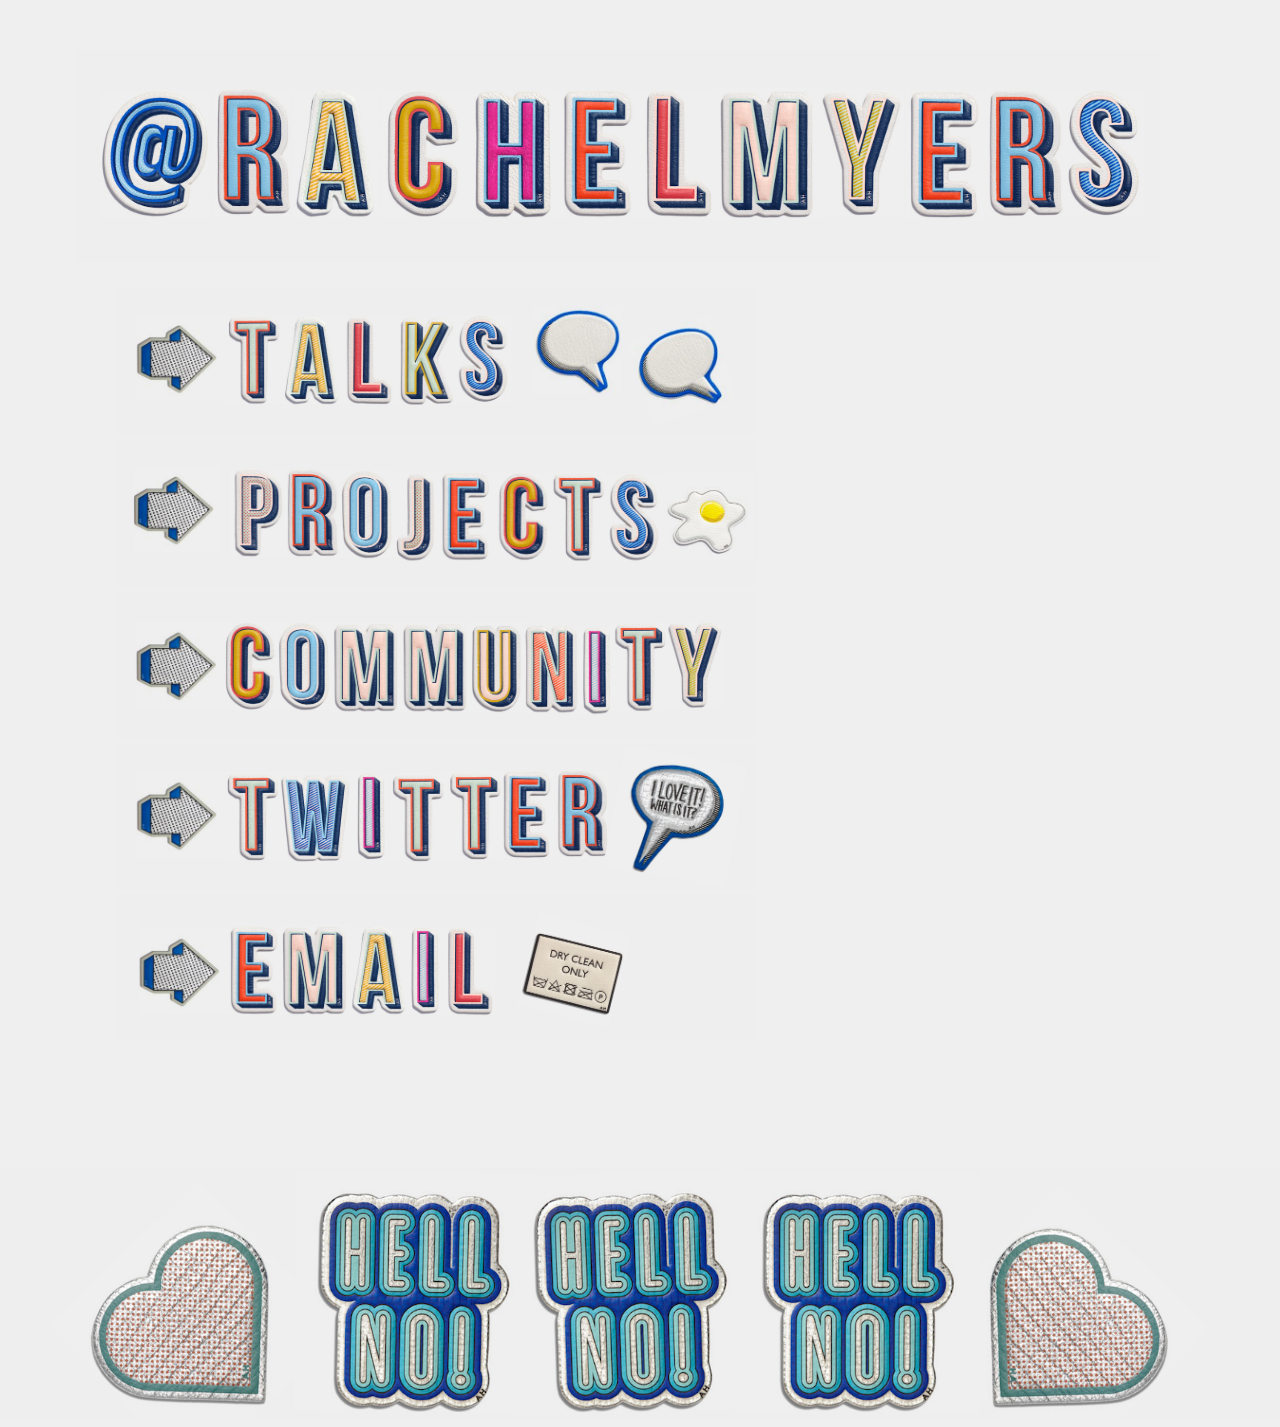
==== commit 71213af4: "Redo everything to look like stickers" ====
--- a/index.html
+++ b/index.html
@@ -13,142 +13,45 @@
   <body>
 
     <header>
-      <h1>Rachel Myers</h1>
+      <img class="rachelmyers-sticker" src="images/rachelmyers-sticker.png"/>
       <ul>
+
         <li>
-          <a href="http://twitter.com/rachelmyers">
-            <img src="images/twitter-small.png"/>
+          <a href="/talks.html">
+            <img alt="talks" class="link-sticker" src="images/talks-sticker.png"/>
           </a>
         </li>
 
         <li>
           <a href="http://github.com/rachelmyers">
-            <img src="images/github-contact-small.png"/>
+            <img alt="projects" class="link-sticker" src="images/projects-sticker.png"/>
+          </a>
+        </li>
+
+        <li>
+          <a href="/community.html">
+            <img alt="community" class="link-sticker" src="images/community-sticker.png"/>
+          </a>
+        </li>
+
+
+        <li>
+          <a href="http://twitter.com/rachelmyers">
+            <img alt="twitter" class="link-sticker" src="images/twitter-sticker.png"/>
           </a>
         </li>
 
         <li>
           <a href="&#109;&#x61;&#x69;&#108;&#x74;&#111;&#x3a;&#114;&#97;&#99;&#104;&#101;&#108;&#109;&#97;&#114;&#105;&#101;&#109;&#121;&#101;&#114;&#115;&#64;&#103;&#109;&#97;&#105;&#108;&#46;&#99;&#111;&#109;">
-            <img src="images/email2.png"/>
+            <img alt="email" class="link-sticker" src="images/email-sticker.png"/>
           </a>
         </li>
       </ul>
 
     </header>
 
-      <div class="passion-projects">
-        <div class="text-right">
-          <h2><a href="/starfish.html">Starfish > Spiders</a></h2>
-          <h3>Passion Projects</h3>
-          <p>I'm insanely enthusiastic about <a class="extra-special" href="http://passion-projects.github.com/">Passion Projects</a>, an initiative by <a href="https://github.com/nrrrdcore">Julie Ann Horvath</a> and Github to highlight 'Incredible Women In Tech'</p>
-          <p>I even got to participate! My Passion Project for several years has been growing <a href="#railsbridge">RailsBridge</a>, in a way that lets us expand around the world, make the best use of volunteers, and, because it's an all-volunteer organization, create ways for new people to jump in and contribute immediately without needing anyone's permission. My talk at GitHub focused on the examples of leaderless organizations that inspired us.</p>
-          <p>The GitHub Streaming Eagles <a class="video" href="http://www.youtube.com/watch?v=rMYUGwQGLn8">recorded</a> the talk for posterity, and afterwards, Julie directed a <a class="doc" href="http://www.youtube.com/watch?v=3GeKarLwfqA">short documentary</a> about how I got started and how RailsBridge is kinda changing the world.
-        </div>
-      </div>
-
-      <div class="src2013">
-        <div class="text-left">
-          <h2>Growing Programming</h2>
-          <h3>Scottish Ruby Conference 2013</h3>
-          <p>The first year I attended SRC (2010), Jim Weirich gave an amazing keynote about working through <a href="http://mitpress.mit.edu/sicp/full-text/book/book.html">The Structure and Interpreation of Computer Programs</a>. When I got home, I started a study group to do the same thing. It was just as educational as Jim said.
-          <p>The next year I attended (2012), <a href="https://twitter.com/bjelline"> Brigitte Jellinek</a>, a friend and one of the only academic instructors teaching Rails in 2012, cajoled me into giving a lightning talk with her; she spoke about teaching in an academia and I spoke about teaching at RailsBridge.</p>
-          <p>In 2013, <a href="https://twitter.com/alancfrancis">Alan</a>, one of the SRC organizers, asked me to give a real talk, a keynote, even! I had recently been inspired by a great history of programming, <a href="http://www.amazon.com/Engineers-Scientists-Iconoclasts-Programmers-Revolution/dp/0465042260">GOTO, by Steve Lohr</a> that summarized: <q>Much of the history of computer programming can be seen as the effort to expand the franchise -- to make it easier for more people to program.</q></p>
-          <p>My <a href="http://programme2013.scottishrubyconference.com/slots/3/video"> talk at SRC </a> focused on how we 'Grow Programming', how we can accomplish more individually and how we can bring more people to programming. When we improve our languages and tools, we make it possible for people to solve their own problems using computers. We also have to fight the perception of programming and programmers that push away the people who we could be teaching.</p>
-        </div>
-      </div>
-
-      <div class="fluent2013">
-        <div class="text-right">
-          <h2>Front End Benchmarking</h2>
-          <h3>Fluent 2013</h3>
-          <p>One of the projects I worked on at <a href="http://modcloth.com"> ModCloth </a> was a backbone app that we built to be almost all of the tablet site experience. We hoped that by avoiding full page refreshes we could create an experience that felt snappy and responsive.</p>
-          <p>We were very driven by performance concerns, but, when we launched it, realized we had no RUM (Real User Monitoring) in place to confirm our observation that it was faster. And making things worse, because we were never refreshing the page, the site performance information being sent to New Relic was all over the place.</p>
-          <p>This yak-themed talk, <em>Benchmarking the New Front End: How to Quantify Single Page App Performance</em>, given with <a href="https://twitter.com/eanakashima">Emily Nakashima</a> is a performance talk, targeted at a mostly front-end audience. We ended up having to roll our own solution to front-end performance monitoring because the tools we take for granted on the server-side aren't yet available for monitoring client responsiveness.</p>
-          <p>Since <a href="http://fluentconf.com/fluent2013/public/schedule/detail/27996">this</a> was part of an O'Reilly conference, the video is a little pricey. Our  <a href="http://www.slideshare.net/eanakashima/benchmarking-the-front-end-expanding-what-performance-means-and-how-to-track-it">slides</a> are available on slideshare. And for extra reading, we collected all our references in <a href="bit.ly/ostrichandyak">a bitly bundle</a>.</p>
-        </div>
-      </div>
-
-      <div class="velocity2013">
-        <div class="text-left">
-          <h2>Expanding What Performance Means</h2>
-          <h3> Velocity 2013</h3>
-          <p>After preparing our talk for Fluent, we realized that our message was not only for the front-end community; it's just important to make sure to make sure that the people who "own" performance understand that no matter how great server performance is, if the client has become slow or even unresponsive, the site performance isn't really being tracked at all.</p>
-          <p>(And if you're not measuring how users are actually experiencing your site, you're burying your head in the sand. Hence the Ostrich theme.)</p>
-          <p><a href="https://github.com/eanakashima">Emily Nakashima</a> and I intended this talk, <em>Benchmarking the Front End: Expanding What Performance Means and How to Track it</em>, for an audience composed of more Operations folks, and people who care about the full performance story. Some of the content overlaps with the Fluent talk, but we don't assume knowledge of javascript.</p>
-          <p>Because <a href="http://velocityconf.com/velocity2013/public/schedule/detail/28383">this</a> was an O'Reilly conference, the video is behind a pay wall. But our <a href="http://www.slideshare.net/eanakashima/performance-monitoring-for-the-new-front-end-bullets">slides</a>, <a href="bit.ly/ostrichandyak"> references, and further reading</a> are purusable.
-        </div>
-      </div>
-
-      <div class="wicked2013">
-        <div class="text-right">
-          <h2>Understanding the Ruby Method Cache</h2>
-          <h3> Wicked Good Ruby 2013</h3>
-          <p>After reading two blog posts about how Ruby caches method lookups within a few months of each other, one by <a href="http://jamesgolick.com/2013/4/14/mris-method-caches.html">James Golick</a> and one by <a href="https://charlie.bz/blog/things-that-clear-rubys-method-cache">Charlie Somerville</a>, I decided to dig in and learn about the Ruby internals for a talk at Wicked Good Ruby.</p>
-          <p><a href="https://github.com/sheenathejunglegirl">Sheena McCoy</a>, and I wanted to collaborate together since we found ourselves always working on separate projects at ModCloth, and seized this opportunity.</p>
-          <p>The <a href= "http://www.youtube.com/watch?v=JMR0TEh9W2U">video</a> is available, though I step on my first joke out of the gate and it's terrible. There are also <a href="https://speakerdeck.com/rachelmyers/understanding-rubys-method-cache">slides</a> if that's your style. Or check out the <a href="bit.ly/rubymethodcache">references and reading</a> we helpfully assembled. :)
-        </div>
-      </div>
-
-      <div class="railsgirls-milan">
-        <div class="text-left">
-          <h2>Learning Hard (and Amazing!) Things</h2>
-          <h3>Rails Girls and Patchwork workshops</h3>
-          <p>By volunteering to help out at RailsGirls and Patchwork workshops, I've met amazing developers who are just getting started. </p>
-          <p>This talk, <a href="https://speakerdeck.com/rachelmyers/learning-hard-and-amazing-things"><em>Learning Hard (and Amazing!) Things</em></a>, is what I wish I had known when I started learning to program. This isn't a technical talk; its about me, people, and the <a href="http://geekfeminism.wikia.com/wiki/Patriarchy" class="extra-special">Patriarchy</a>.</p>
-          <p>Women are more likely to encounter people who will say things that will feel so shitty you'll want to quit programming. This talk is about putting my foot down, and refusing to leave. It takes grit and stubborness to fight back when people expect me to be not a developer, not a backend developer, and not a senior backend developer. And it's incredibly unfair that this is a requirement for women to succeed.</p>
-          <p>So I wrote a talk about it.</p>
-        </div>
-      </div>
-
-      <div class="fluent2014">
-        <div class="text-right">
-          <h2>Everything Is a Polyfill</h2>
-          <h3>Fluent 2014,</h3>
-          <h3>Front In BH 2014,</h3>
-          <h3>and Front End Ops Conf 2014</h3>
-          <p>Most web developers have to support some old browsers. But the build the features we need, we often add snippets of code that adapt the functionality of older browsers; now we call these snippets polyfills. Polyfills are temporary; as our platforms evolve, we should pull out the polyfills when they become unnecessary. But we all know that usually doesn't happen.</p>
-          <p>This talk, <a href="http://fluentconf.com/fluent2014/public/schedule/detail/32518"><em>Everything is a Polyfill: Automate Deleting Code for Front End Performance</em></a> is a call to take polyfills seriously as a distinct layer in our app. As those develop, we propse using Sunset Tests, tests that mark temporary code and note its sunset date. The test failures occur automatically on sunset dates, and alert developers exactly what code can be removed. Sunset Tests are a way to efficiently mark code as expired, and make it easy to remove.</p>
-          <p>We're bullish on polyfills. Lots of people have done a great job of understanding the performance costs of large polyfils like jQuery, but for a large app, we'll always want to normalize and simplify our API, rather than scattering polyfills throughout our app.</p>
-          <p></p>
-        </div>
-      </div>
-
-      <div class="codemania2014">
-        <div class="text-left">
-          <h2>Improve Web Performance Without Breaking Metrics</h2>
-          <h3>Codemania 2014</h3>
-          <p><a href="http://codemania.co.nz/">Improve Web Perf Without Breaking Metrics</a>, is the story of performance optimizations gone wrong. I was interested in why upgrading a large Rails app from Ruby 1.8.3 to 1.9, which was touted as a performance upgrade, ended up <em>increasing</em> response time. I ended up diving into the <a href="http://jamesgolick.com/2013/4/14/mris-method-caches.html">Ruby method cache</a>, to understand the things we were doing that prevented us from taking advantage of Ruby optimizations.
-          <p>But even after understanding the backend problems, we learned the <a href="http://www.stevesouders.com/blog/2012/02/10/the-performance-golden-rule/"> Performance Golden Rule </a> the hard way. <q>For the average website, 10% of the time spent waiting for the page to load is spent on the back end -- DNS, the handshake, hitting the database, and in server code. 90% is spent on the front end.</q> So when we worked to optimize server code, it didn't noticable improve the experience of users, and it didn't noticable impact business metrics like page views or conversion.</p>
-          <p>So we started taking user's perception of speed seriously. We created a backbone app for the tablet users with the goal of being able to carefully prioritize requests to have the fastest experience possible. Unfortunately, we were relying heavily on third party performance monitoring tools, all built around time to window load. When the time to window load stopped matching the user experience, we found ourselves flying blind.</p>
-          <p><a href="https://www.youtube.com/watch?v=QDGdSMMAX9c">Talk Recording</a></p>
-        </div>
-      </div>
-
-      <div class="soa">
-        <div class="text-right">
-          <h2><a href="/services.html">Service Oriented <span class="disaster">Disasters</span></a></h2>
-          <p>Service Oriented Architecture has been recommended as the solution to anything that ails a web app. <q>Is your code hard to refactor? Write Services. Is your code slow? Write Services. Database falling over under load? Write Services.</q></p>
-          <p>This talk is meant to kick off a conversation that looks honestly at how services hold up a year or two down the line. How maintainable are services? What problems do they solve well, and what problems they make worse? This talk walks through some cautionary tales from my own experiences building out services.</p>
-          <p>The worst place for services is a large, not entirely understood, legacy code base in need of refactor. In those cases, the app doesn't need to be rewritten in services, it needs to be understood and refactored!</p>
-          <p>The potential downside of Service Oriented Architectures is an ecosystem of services that mirror the poorly understood app we started with, with the additional problems of many single-points-of-failure, added network latency, queuing missteps, and needing to scale up more app servers and database clusters to maintain equivalent performance.</p>
-          <p>These downsides also point to specific use cases where Services are a great solution, specifically where code is running in multiple locations or has significantly different uptime requirements. But it's not the solution to anything that ails the modern web app.</p>
-
-          <p>The <a href="https://rubyconf.eventer.com/rubyconf-australia-2015-1223/service-oriented-disasters-by-rachel-myers-1732">talk recording</a> from Ruby Conf Australia is available online, though the audio drops out at the end.</p>
-        </div>
-      </div>
-
-
-      <div class="railsbridge">
-        <div class="text-left">
-          <a name="railsbridge"><h2>RailsBridge</h2></a>
-          <p><a href="http://www.railsbridge.org/">RailsBridge</a> is an organization that teaches marginalized groups Ruby, Rails, and Frontend development.</p>
-          <p>The RailBridge community and workshops were a huge help to me when I started programming, and I started teaching as soon as I was able. I'm currently on the RailsBridge Board of Directors and volunteer regularly at workshops in San Francisco.</p>
-          <p>If you'd like to get involved, check out <a href="https://www.bridgetroll.org/">Bridge Troll</a> for a workshop near you, start an issue in our <a href="https://github.com/railsbridge/organizing/issues">Organizing Repo</a>, or help us maintain the <a href="https://github.com/railsbridge/docs/blob/master/CONTRIBUTING.md">curriculum</a>! Also, checkout <a href="http://www.clojurebridge.org/">ClojureBridge</a> and <a href="https://github.com/mobilebridge">MobileBridge</a>.</p>
-        </div>
-      </div>
-
   <footer>
-    <p>I used <a href="http://www.fiftythree.com/paper">Paper by 53</a> for the drawings. &#9825;</p>
+    <img alt="boom" class="footer-sticker" src="images/hell-no-hearts-sticker.png"/>
   </footer>
 
   </body>
--- a/style.css
+++ b/style.css
@@ -1,5 +1,5 @@
 body {
-  background-color: #F3F3F3;
+  background-color: #EFEFEF;
   font: 20px/25px 'inconsolata';
   margin: 0;
 }
@@ -13,24 +13,9 @@
   color: #777;
 }
 
-h1, h2, h3 {
-  font: 75px 'Lobster Two', 'inconsolata';
-  margin: 0;
-  color: #555;
-}
-
-
-h3 {
-  font: 20px/10px 'inconsolata';
-  color: #555;
-}
-
 header {
   min-height: 300px;
-  padding: 100px 0 100px 75px;
-  border-bottom: 5px solid #555;
-  background: url(images/starmonkey.png) no-repeat;
-  background-position: bottom 50px right;
+  padding: 50px 0 100px 75px;
 }
 
 header ul li {
@@ -43,110 +28,16 @@
   margin: 0;
 }
 
-section {
-  margin: 20px 0 0 60px;
-  width: 600px;
+/* Sticker images */
+
+.rachelmyers-sticker {
+  width: 90%;
 }
 
-q{
-  display: block;
-  margin: 30px;
-  font: 30px/35px 'Lobster Two', cursive;
-  color: #555;
+.link-sticker {
+  width: 55%
 }
 
-.extra-special{
-  color: #F55D71;
+.footer-sticker {
+  width: 100%
 }
-
-.text-right {
-  padding: 3% 6% 3% 55%;
-}
-
-.text-left {
-  padding: 3% 55% 3% 6%;
-}
-
-.text-left, .text-right{
-  border-bottom: 5px solid #555;
-}
-
-.passion-projects {
-  background:url(images/starfish.png) fixed no-repeat;
-  background-position: left;
-}
-
-.src2013 {
-  background:url(images/tree.png) fixed no-repeat;
-  background-position: right 100px center;
-}
-
-.fluent2013 {
-  background:url(images/yak.png) fixed no-repeat;
-  background-position: left center;
-}
-
-.fluent2013 h2, .fluent2013 a, .fluent2013 h3{
-  color: #DB6C27;
-}
- .fluent2013 p {
-  color: #F0A06E;
-}
-
-.soa .disaster {
-  color: #E83143;
-}
-
-
-.velocity2013 {
-  background:url(images/buried-ostrich.png) fixed no-repeat;
-  background-position: right 100px center;
-}
-
-.wicked2013 {
-  background:url(images/dino.png) fixed no-repeat;
-  background-position: left 175px center;
-}
-
-.railsgirls-milan {
-  background:url(images/boot.png) fixed no-repeat;
-  background-position: right 100px center;
-}
-
-.fluent2014 {
-  background:url(images/robot.png) fixed no-repeat;
-  background-position: left 200px center;
-}
-
-.codemania2014 {
-  background:url(images/car.png) fixed no-repeat;
-  background-position: right 50px center;
-}
-
-.frontendops2014 {
-  background:url(images/robot.png) fixed no-repeat;
-  background-position: left 200px center;
-}
-
-.soa {
-  background:url(images/robot-wires.png) fixed no-repeat;
-  background-position: left 50px center;
-}
-
-.railsbridge {
-  background:url(images/ruby.png) fixed no-repeat;
-  background-position: right 200px center;
-}
-
-footer {
-  max-width: 500px;
-  margin: 40px auto 0 auto;
-  height: 145px;
-  background: url(images/banana.png) no-repeat;
-}
-
-footer p{
-  position: absolute;
-  margin-top: 105px;
-  margin-left: 250px;
-}
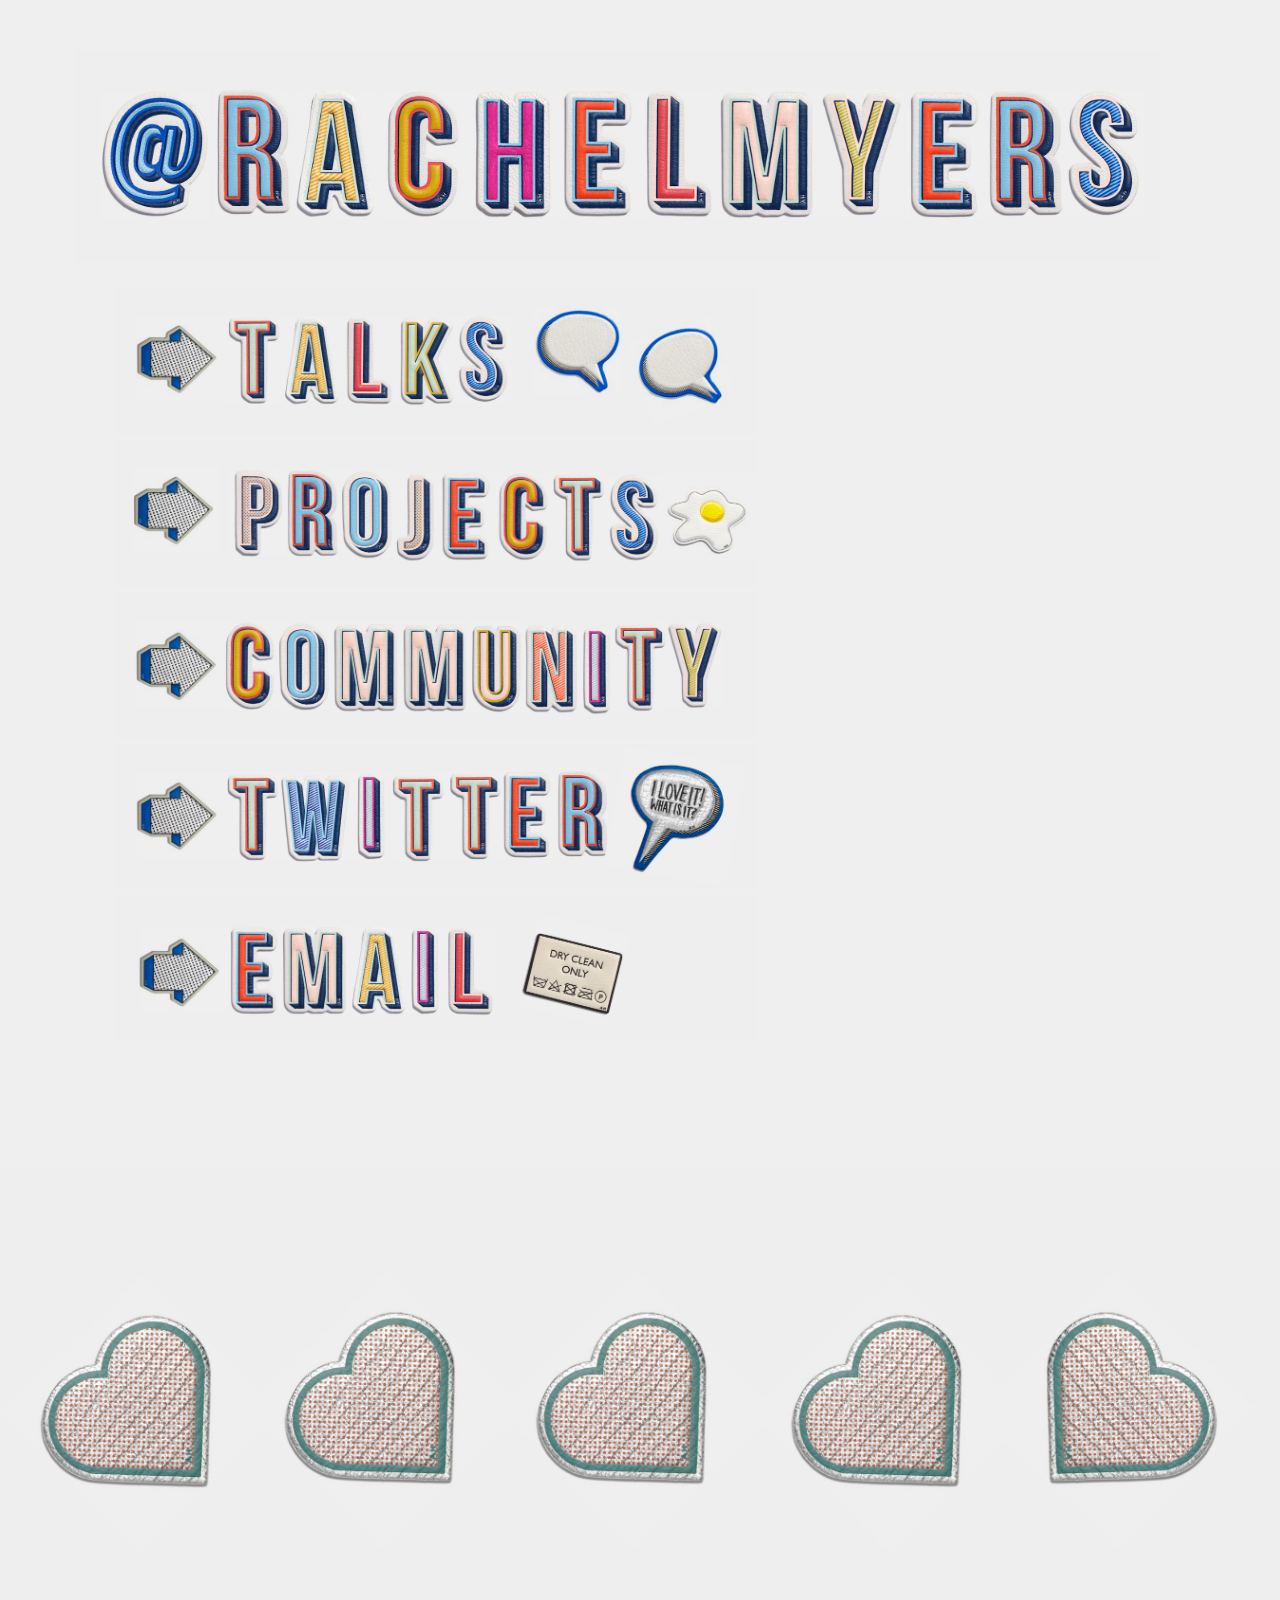
==== commit cb2426be: "More hearts" ====
--- a/index.html
+++ b/index.html
@@ -51,7 +51,7 @@
     </header>
 
   <footer>
-    <img alt="boom" class="footer-sticker" src="images/hell-no-hearts-sticker.png"/>
+    <img alt="boom" class="footer-sticker" src="images/hearts-sticker.png"/>
   </footer>
 
   </body>
